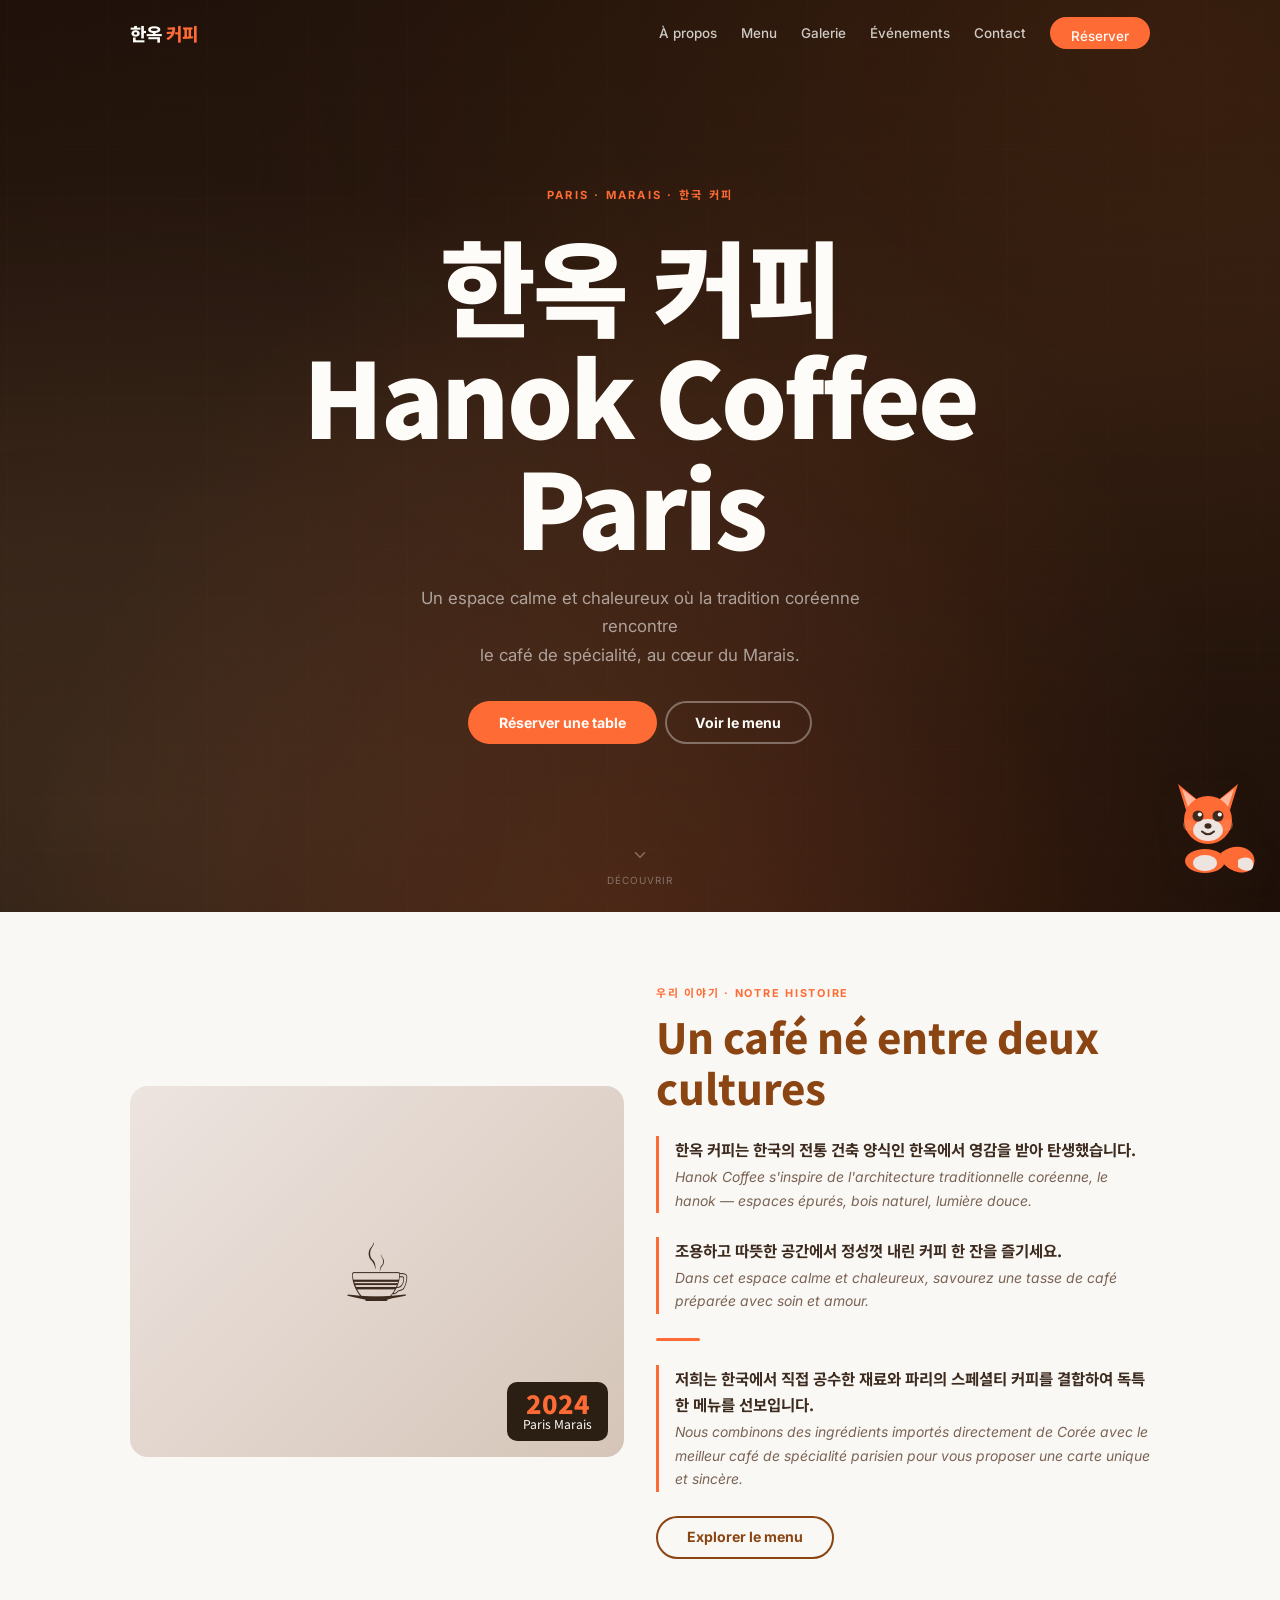
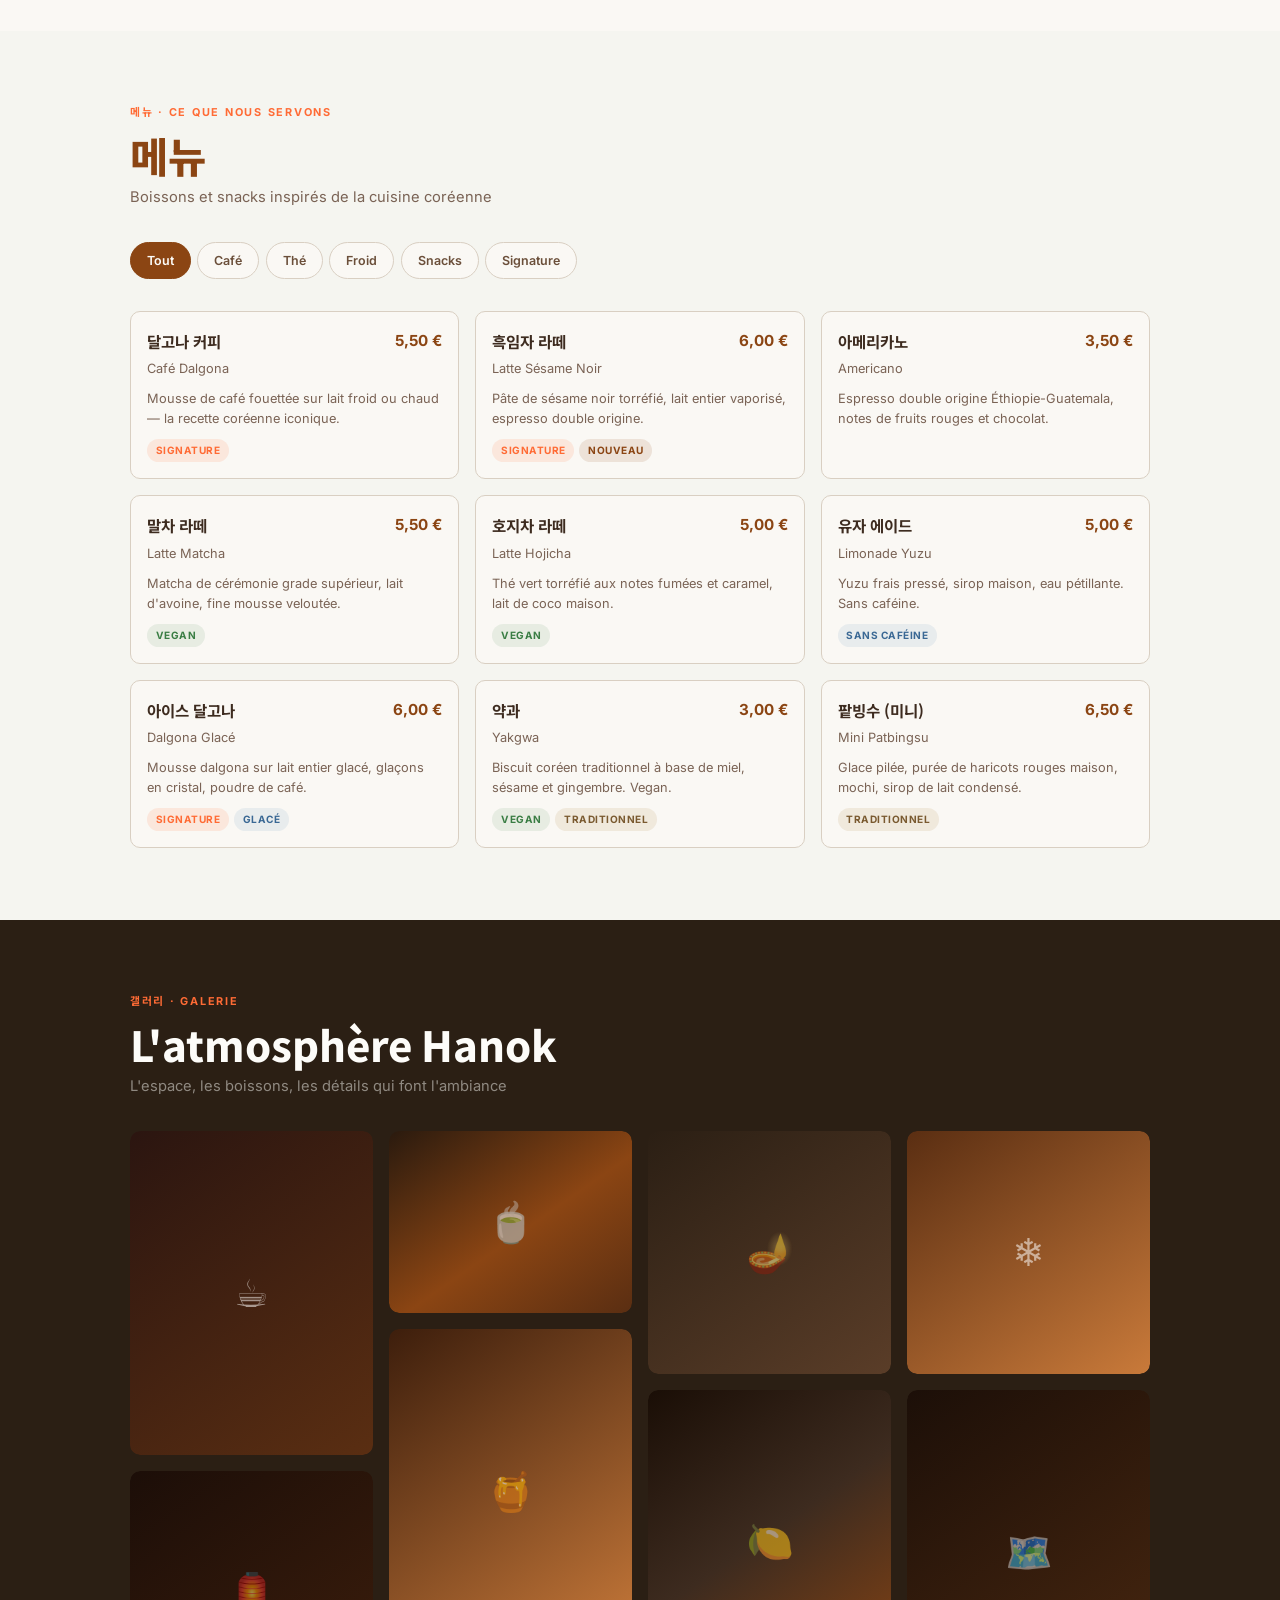
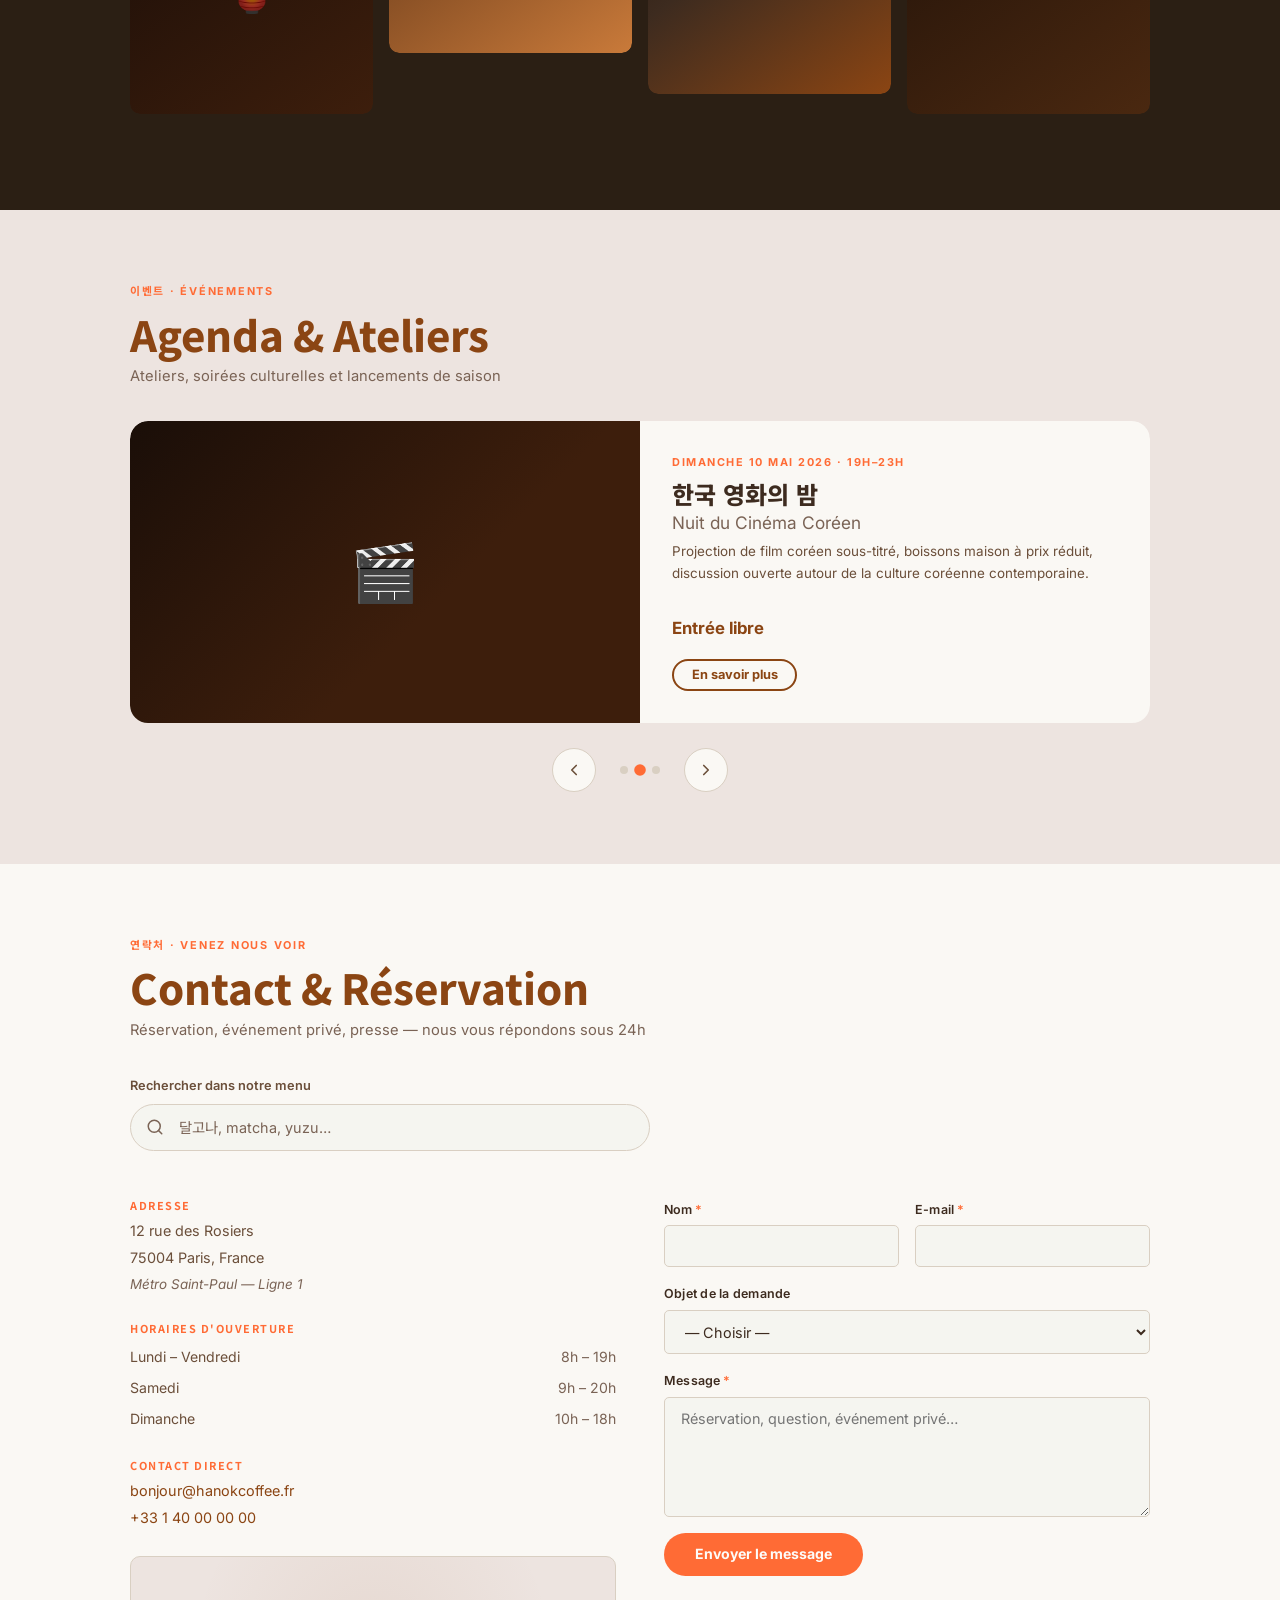
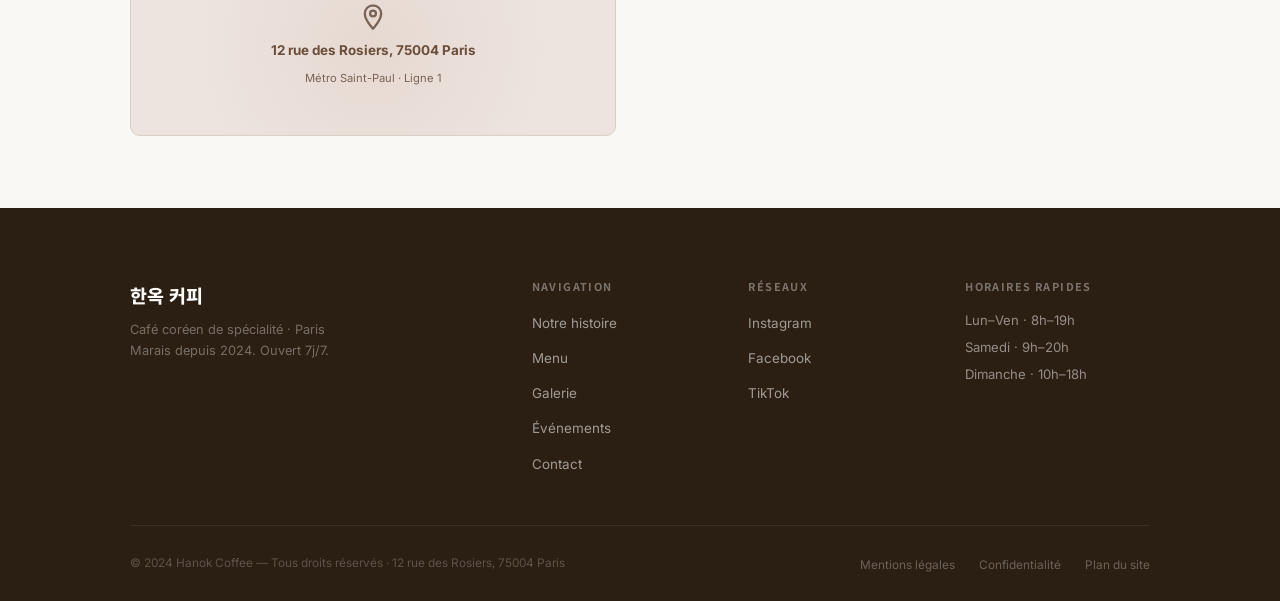
==== index.html @ 51f19cf3 "Initial commit: Hanok Coffee Shop website Co-Authored-By: Claude Sonnet 4.6 <noreply@anthropic.com>" ====
<!DOCTYPE html>
<html lang="fr">
<head>
  <meta charset="UTF-8">
  <meta name="viewport" content="width=device-width, initial-scale=1.0">
  <meta name="theme-color" content="#2B1F14">

  <!-- SEO -->
  <title>한옥 커피 — Hanok Coffee, café coréen de spécialité à Paris (Marais)</title>
  <meta name="description" content="Hanok Coffee, café coréen de spécialité au cœur du Marais (Paris 4e). Café dalgona, latte matcha, latte sésame noir, limonade yuzu. Réservation en ligne.">
  <meta name="robots" content="index, follow">
  <link rel="canonical" href="https://www.hanokcoffee.fr/">

  <!-- Open Graph -->
  <meta property="og:type"        content="website">
  <meta property="og:site_name"   content="Hanok Coffee">
  <meta property="og:title"       content="한옥 커피 — Hanok Coffee Paris">
  <meta property="og:description" content="Café coréen de spécialité au cœur du Marais. Café dalgona, matcha, yuzu et bien plus.">
  <meta property="og:url"         content="https://www.hanokcoffee.fr/">
  <meta property="og:image"       content="https://www.hanokcoffee.fr/images/og.jpg">
  <meta property="og:locale"      content="fr_FR">

  <!-- Twitter Card -->
  <meta name="twitter:card"        content="summary_large_image">
  <meta name="twitter:title"       content="Hanok Coffee Paris">
  <meta name="twitter:description" content="Café coréen de spécialité au Marais — café dalgona, matcha, yuzu.">
  <meta name="twitter:image"       content="https://www.hanokcoffee.fr/images/og.jpg">

  <!-- Schema.org: LocalBusiness -->
  <script type="application/ld+json">
  {
    "@context": "https://schema.org",
    "@type": "CafeOrCoffeeShop",
    "name": "Hanok Coffee",
    "alternateName": "한옥 커피",
    "description": "Café coréen de spécialité au cœur du Marais, Paris. Boissons inspirées de la culture coréenne dans un cadre chaleureux et authentique.",
    "url": "https://www.hanokcoffee.fr",
    "telephone": "+33140000000",
    "email": "bonjour@hanokcoffee.fr",
    "address": {
      "@type": "PostalAddress",
      "streetAddress": "12 rue des Rosiers",
      "addressLocality": "Paris",
      "addressRegion": "Île-de-France",
      "postalCode": "75004",
      "addressCountry": "FR"
    },
    "geo": {
      "@type": "GeoCoordinates",
      "latitude": 48.8552,
      "longitude": 2.3530
    },
    "openingHoursSpecification": [
      { "@type": "OpeningHoursSpecification", "dayOfWeek": ["Monday","Tuesday","Wednesday","Thursday","Friday"], "opens": "08:00", "closes": "19:00" },
      { "@type": "OpeningHoursSpecification", "dayOfWeek": "Saturday", "opens": "09:00", "closes": "20:00" },
      { "@type": "OpeningHoursSpecification", "dayOfWeek": "Sunday",   "opens": "10:00", "closes": "18:00" }
    ],
    "servesCuisine": ["Korean","Specialty Coffee"],
    "priceRange": "€€",
    "inLanguage": ["fr","ko"],
    "image": "https://www.hanokcoffee.fr/images/og.jpg",
    "sameAs": [
      "https://www.instagram.com/hanokcoffee",
      "https://www.facebook.com/hanokcoffee"
    ]
  }
  </script>

  <!-- Google Fonts -->
  <link rel="preconnect" href="https://fonts.googleapis.com">
  <link rel="preconnect" href="https://fonts.gstatic.com" crossorigin>
  <link rel="stylesheet" href="https://fonts.googleapis.com/css2?family=Noto+Sans+KR:wght@400;600;700;900&family=Inter:wght@400;500;600;700&display=swap">

  <link rel="stylesheet" href="style.css">
</head>
<body>

  <!-- Skip navigation (WCAG) -->
  <a class="skip-nav" href="#main-content">Passer au contenu principal</a>

  <!-- ── Header ──────────────────────────────────────────────── -->
  <header id="site-header" role="banner">
    <div class="container nav-inner">
      <a href="#hero" class="nav-logo" aria-label="Hanok Coffee — retour en haut de page">
        한옥<em> 커피</em>
      </a>

      <nav aria-label="Navigation principale">
        <ul class="nav-links" role="list">
          <li><a href="#about">À propos</a></li>
          <li><a href="#menu">Menu</a></li>
          <li><a href="#gallery">Galerie</a></li>
          <li><a href="#events">Événements</a></li>
          <li><a href="#contact">Contact</a></li>
          <li><a href="#contact" class="nav-cta">Réserver</a></li>
        </ul>
      </nav>

      <button class="nav-burger"
              aria-label="Ouvrir le menu de navigation"
              aria-expanded="false"
              aria-controls="nav-mobile">
        <span></span><span></span><span></span>
      </button>
    </div>
  </header>

  <!-- Mobile nav overlay -->
  <nav id="nav-mobile" aria-label="Navigation mobile" aria-hidden="true">
    <button id="nav-mobile-close" aria-label="Fermer le menu">✕</button>
    <a href="#about">À propos</a>
    <a href="#menu">Menu</a>
    <a href="#gallery">Galerie</a>
    <a href="#events">Événements</a>
    <a href="#contact">Contact</a>
    <a href="#contact" class="btn btn-primary" style="pointer-events:auto;">Réserver</a>
  </nav>

  <main id="main-content" tabindex="-1">

    <!-- ── Hero ─────────────────────────────────────────────── -->
    <section id="hero" aria-labelledby="hero-title">
      <!-- Parallax background layer (JS adds translateY on scroll) -->
      <div class="hero-bg" aria-hidden="true"></div>

      <div class="hero-inner">
        <p class="hero-eyebrow" aria-hidden="true">Paris · Marais · 한국 커피</p>

        <h1 class="hero-h1" id="hero-title" lang="ko">
          한옥 커피
          <span lang="fr">Hanok Coffee Paris</span>
        </h1>

        <p class="hero-desc">
          Un espace calme et chaleureux où la tradition coréenne rencontre<br>
          le café de spécialité, au cœur du Marais.
        </p>

        <div class="hero-actions">
          <a href="#contact" class="btn btn-primary">Réserver une table</a>
          <a href="#menu"    class="btn btn-ghost">Voir le menu</a>
        </div>
      </div>

      <div class="hero-scroll" aria-hidden="true">
        <svg width="18" height="18" viewBox="0 0 24 24" fill="none" stroke="currentColor" stroke-width="2" stroke-linecap="round" stroke-linejoin="round">
          <polyline points="6 9 12 15 18 9"/>
        </svg>
        Découvrir
      </div>
    </section>

    <!-- ── About ─────────────────────────────────────────────── -->
    <section id="about" aria-labelledby="about-title">
      <div class="container">
        <div class="about-grid">

          <figure class="about-visual" role="img" aria-label="Intérieur chaleureux de Hanok Coffee, mobilier en bois coréen traditionnel" data-reveal>
            ☕
            <div class="about-badge">
              <strong>2024</strong>
              Paris Marais
            </div>
          </figure>

          <div class="about-text" data-reveal>
            <div class="section-header" style="margin-bottom:1.5rem;">
              <p class="section-tag">우리 이야기 · Notre histoire</p>
              <h2 id="about-title">Un café né entre deux cultures</h2>
            </div>

            <div class="bilingual">
              <span class="txt-ko" lang="ko">한옥 커피는 한국의 전통 건축 양식인 한옥에서 영감을 받아 탄생했습니다.</span>
              <span class="txt-fr">Hanok Coffee s'inspire de l'architecture traditionnelle coréenne, le hanok — espaces épurés, bois naturel, lumière douce.</span>
            </div>

            <div class="bilingual">
              <span class="txt-ko" lang="ko">조용하고 따뜻한 공간에서 정성껏 내린 커피 한 잔을 즐기세요.</span>
              <span class="txt-fr">Dans cet espace calme et chaleureux, savourez une tasse de café préparée avec soin et amour.</span>
            </div>

            <div class="divider" aria-hidden="true"></div>

            <div class="bilingual">
              <span class="txt-ko" lang="ko">저희는 한국에서 직접 공수한 재료와 파리의 스페셜티 커피를 결합하여 독특한 메뉴를 선보입니다.</span>
              <span class="txt-fr">Nous combinons des ingrédients importés directement de Corée avec le meilleur café de spécialité parisien pour vous proposer une carte unique et sincère.</span>
            </div>

            <div style="margin-top:1.5rem;">
              <a href="#menu" class="btn btn-outline">Explorer le menu</a>
            </div>
          </div>

        </div>
      </div>
    </section>

    <!-- ── Menu ──────────────────────────────────────────────── -->
    <section id="menu" aria-labelledby="menu-title">
      <div class="container">

        <div class="section-header" data-reveal>
          <p class="section-tag">메뉴 · Ce que nous servons</p>
          <h2 id="menu-title" lang="ko">메뉴</h2>
          <p class="subline">Boissons et snacks inspirés de la cuisine coréenne</p>
        </div>

        <!-- Filter tabs + count -->
        <div class="menu-controls" role="group" aria-label="Filtres du menu">
          <div class="menu-tabs" role="tablist" aria-label="Catégories">
            <button class="filter-tab" role="tab" aria-selected="true"  data-filter="all"       id="tab-all">Tout</button>
            <button class="filter-tab" role="tab" aria-selected="false" data-filter="coffee"    id="tab-coffee">Café</button>
            <button class="filter-tab" role="tab" aria-selected="false" data-filter="tea"       id="tab-tea">Thé</button>
            <button class="filter-tab" role="tab" aria-selected="false" data-filter="cold"      id="tab-cold">Froid</button>
            <button class="filter-tab" role="tab" aria-selected="false" data-filter="food"      id="tab-food">Snacks</button>
            <button class="filter-tab" role="tab" aria-selected="false" data-filter="signature" id="tab-sig">Signature</button>
          </div>
        </div>

        <!-- Live count for screen readers -->
        <p id="menu-live" role="status" aria-live="polite" aria-atomic="true" class="sr-only"></p>

        <div id="menu-grid" class="menu-grid" role="list" aria-label="Articles du menu">

          <!-- 1 -->
          <article class="menu-card" role="listitem"
            data-category="coffee"
            data-tags="signature"
            data-name-ko="달고나 커피"
            data-name-fr="Café Dalgona"
            data-desc="Mousse de café fouettée sur lait froid ou chaud"
            data-price="5.50"
            data-reveal>
            <div class="menu-card-top">
              <div>
                <span class="menu-name-ko" lang="ko">달고나 커피</span>
                <span class="menu-name-fr">Café Dalgona</span>
              </div>
              <span class="menu-price" aria-label="5 euros 50">5,50 €</span>
            </div>
            <p class="menu-desc">Mousse de café fouettée sur lait froid ou chaud — la recette coréenne iconique.</p>
            <div class="menu-badges">
              <span class="badge sig">Signature</span>
            </div>
          </article>

          <!-- 2 -->
          <article class="menu-card" role="listitem"
            data-category="coffee"
            data-tags="signature"
            data-name-ko="흑임자 라떼"
            data-name-fr="Latte Sésame Noir"
            data-desc="Pâte de sésame noir, lait entier, espresso double"
            data-price="6.00"
            data-reveal>
            <div class="menu-card-top">
              <div>
                <span class="menu-name-ko" lang="ko">흑임자 라떼</span>
                <span class="menu-name-fr">Latte Sésame Noir</span>
              </div>
              <span class="menu-price" aria-label="6 euros">6,00 €</span>
            </div>
            <p class="menu-desc">Pâte de sésame noir torréfié, lait entier vaporisé, espresso double origine.</p>
            <div class="menu-badges">
              <span class="badge sig">Signature</span>
              <span class="badge new">Nouveau</span>
            </div>
          </article>

          <!-- 3 -->
          <article class="menu-card" role="listitem"
            data-category="coffee"
            data-tags=""
            data-name-ko="아메리카노"
            data-name-fr="Americano"
            data-desc="Espresso double, Éthiopie-Guatemala, allongé à l'eau chaude"
            data-price="3.50"
            data-reveal>
            <div class="menu-card-top">
              <div>
                <span class="menu-name-ko" lang="ko">아메리카노</span>
                <span class="menu-name-fr">Americano</span>
              </div>
              <span class="menu-price" aria-label="3 euros 50">3,50 €</span>
            </div>
            <p class="menu-desc">Espresso double origine Éthiopie-Guatemala, notes de fruits rouges et chocolat.</p>
            <div class="menu-badges"></div>
          </article>

          <!-- 4 -->
          <article class="menu-card" role="listitem"
            data-category="tea"
            data-tags="vegan"
            data-name-ko="말차 라떼"
            data-name-fr="Latte Matcha"
            data-desc="Matcha de cérémonie, lait d'avoine, mousse légère"
            data-price="5.50"
            data-reveal>
            <div class="menu-card-top">
              <div>
                <span class="menu-name-ko" lang="ko">말차 라떼</span>
                <span class="menu-name-fr">Latte Matcha</span>
              </div>
              <span class="menu-price" aria-label="5 euros 50">5,50 €</span>
            </div>
            <p class="menu-desc">Matcha de cérémonie grade supérieur, lait d'avoine, fine mousse veloutée.</p>
            <div class="menu-badges">
              <span class="badge veg">Vegan</span>
            </div>
          </article>

          <!-- 5 -->
          <article class="menu-card" role="listitem"
            data-category="tea"
            data-tags="vegan"
            data-name-ko="호지차 라떼"
            data-name-fr="Latte Hojicha"
            data-desc="Thé vert torréfié japonais, notes fumées, lait de coco"
            data-price="5.00"
            data-reveal>
            <div class="menu-card-top">
              <div>
                <span class="menu-name-ko" lang="ko">호지차 라떼</span>
                <span class="menu-name-fr">Latte Hojicha</span>
              </div>
              <span class="menu-price" aria-label="5 euros">5,00 €</span>
            </div>
            <p class="menu-desc">Thé vert torréfié aux notes fumées et caramel, lait de coco maison.</p>
            <div class="menu-badges">
              <span class="badge veg">Vegan</span>
            </div>
          </article>

          <!-- 6 -->
          <article class="menu-card" role="listitem"
            data-category="cold"
            data-tags="cold"
            data-name-ko="유자 에이드"
            data-name-fr="Limonade Yuzu"
            data-desc="Yuzu frais, sirop maison, eau pétillante, feuille de menthe"
            data-price="5.00"
            data-reveal>
            <div class="menu-card-top">
              <div>
                <span class="menu-name-ko" lang="ko">유자 에이드</span>
                <span class="menu-name-fr">Limonade Yuzu</span>
              </div>
              <span class="menu-price" aria-label="5 euros">5,00 €</span>
            </div>
            <p class="menu-desc">Yuzu frais pressé, sirop maison, eau pétillante. Sans caféine.</p>
            <div class="menu-badges">
              <span class="badge cold">Sans caféine</span>
            </div>
          </article>

          <!-- 7 -->
          <article class="menu-card" role="listitem"
            data-category="cold"
            data-tags="signature,cold"
            data-name-ko="아이스 달고나"
            data-name-fr="Dalgona Glacé"
            data-desc="Version froide du dalgona sur lait glacé et glaçons"
            data-price="6.00"
            data-reveal>
            <div class="menu-card-top">
              <div>
                <span class="menu-name-ko" lang="ko">아이스 달고나</span>
                <span class="menu-name-fr">Dalgona Glacé</span>
              </div>
              <span class="menu-price" aria-label="6 euros">6,00 €</span>
            </div>
            <p class="menu-desc">Mousse dalgona sur lait entier glacé, glaçons en cristal, poudre de café.</p>
            <div class="menu-badges">
              <span class="badge sig">Signature</span>
              <span class="badge cold">Glacé</span>
            </div>
          </article>

          <!-- 8 -->
          <article class="menu-card" role="listitem"
            data-category="food"
            data-tags="vegan,traditional"
            data-name-ko="약과"
            data-name-fr="Yakgwa"
            data-desc="Biscuit coréen traditionnel au miel et au gingembre"
            data-price="3.00"
            data-reveal>
            <div class="menu-card-top">
              <div>
                <span class="menu-name-ko" lang="ko">약과</span>
                <span class="menu-name-fr">Yakgwa</span>
              </div>
              <span class="menu-price" aria-label="3 euros">3,00 €</span>
            </div>
            <p class="menu-desc">Biscuit coréen traditionnel à base de miel, sésame et gingembre. Vegan.</p>
            <div class="menu-badges">
              <span class="badge veg">Vegan</span>
              <span class="badge trad">Traditionnel</span>
            </div>
          </article>

          <!-- 9 -->
          <article class="menu-card" role="listitem"
            data-category="food"
            data-tags=""
            data-name-ko="팥빙수 (미니)"
            data-name-fr="Mini Patbingsu"
            data-desc="Glace pilée coréenne, haricots rouges, mochi, sirop de lait condensé"
            data-price="6.50"
            data-reveal>
            <div class="menu-card-top">
              <div>
                <span class="menu-name-ko" lang="ko">팥빙수 (미니)</span>
                <span class="menu-name-fr">Mini Patbingsu</span>
              </div>
              <span class="menu-price" aria-label="6 euros 50">6,50 €</span>
            </div>
            <p class="menu-desc">Glace pilée, purée de haricots rouges maison, mochi, sirop de lait condensé.</p>
            <div class="menu-badges">
              <span class="badge trad">Traditionnel</span>
            </div>
          </article>

        </div><!-- /menu-grid -->

        <p id="menu-empty" hidden aria-live="assertive" style="text-align:center;padding:3rem 0;color:var(--c-text-3);">
          Aucun article ne correspond à ce filtre.
        </p>

      </div>
    </section>

    <!-- ── Gallery ───────────────────────────────────────────── -->
    <section id="gallery" aria-labelledby="gallery-title">
      <div class="container">

        <div class="section-header" data-reveal>
          <p class="section-tag">갤러리 · Galerie</p>
          <h2 id="gallery-title">L'atmosphère Hanok</h2>
          <p class="subline" style="color:rgba(253,252,249,.48);">L'espace, les boissons, les détails qui font l'ambiance</p>
        </div>

        <!-- Masonry CSS — swap divs for real <img loading="lazy" decoding="async"> -->
        <div class="gallery-grid" role="list" aria-label="Galerie photos de Hanok Coffee">

          <figure class="gallery-item" role="listitem" data-reveal
                  aria-label="Café dalgona signature — mousse dorée sur lait froid"
                  data-caption="Café dalgona signature — mousse dorée sur lait froid">
            <div class="gallery-thumb p1" aria-hidden="true">☕</div>
            <figcaption class="sr-only">Café dalgona signature — mousse dorée sur lait froid</figcaption>
          </figure>

          <figure class="gallery-item" role="listitem" data-reveal
                  aria-label="Comptoir en bois massif, inspiré du mobilier hanok"
                  data-caption="Comptoir en bois massif, inspiré du mobilier hanok">
            <div class="gallery-thumb p2" aria-hidden="true">🏮</div>
            <figcaption class="sr-only">Comptoir en bois massif, inspiré du mobilier hanok</figcaption>
          </figure>

          <figure class="gallery-item" role="listitem" data-reveal
                  aria-label="Latte matcha, lait d'avoine, mousse légère"
                  data-caption="Latte matcha, lait d'avoine, mousse légère">
            <div class="gallery-thumb p3" aria-hidden="true">🍵</div>
            <figcaption class="sr-only">Latte matcha, lait d'avoine, mousse légère</figcaption>
          </figure>

          <figure class="gallery-item" role="listitem" data-reveal
                  aria-label="Yakgwa — biscuits traditionnels coréens au miel"
                  data-caption="Yakgwa — biscuits traditionnels coréens au miel">
            <div class="gallery-thumb p4" aria-hidden="true">🍯</div>
            <figcaption class="sr-only">Yakgwa — biscuits traditionnels coréens au miel</figcaption>
          </figure>

          <figure class="gallery-item" role="listitem" data-reveal
                  aria-label="Vue intérieure — lumière naturelle et bois chaud"
                  data-caption="Vue intérieure — lumière naturelle et bois chaud">
            <div class="gallery-thumb p5" aria-hidden="true">🪔</div>
            <figcaption class="sr-only">Vue intérieure — lumière naturelle et bois chaud</figcaption>
          </figure>

          <figure class="gallery-item" role="listitem" data-reveal
                  aria-label="Limonade yuzu — fraîcheur acidulée de Corée"
                  data-caption="Limonade yuzu — fraîcheur acidulée de Corée">
            <div class="gallery-thumb p6" aria-hidden="true">🍋</div>
            <figcaption class="sr-only">Limonade yuzu — fraîcheur acidulée de Corée</figcaption>
          </figure>

          <figure class="gallery-item" role="listitem" data-reveal
                  aria-label="Mini patbingsu — glace pilée et haricots rouges"
                  data-caption="Mini patbingsu — glace pilée et haricots rouges">
            <div class="gallery-thumb p7" aria-hidden="true">❄️</div>
            <figcaption class="sr-only">Mini patbingsu — glace pilée et haricots rouges</figcaption>
          </figure>

          <figure class="gallery-item" role="listitem" data-reveal
                  aria-label="12 rue des Rosiers, au cœur du Marais parisien"
                  data-caption="12 rue des Rosiers, au cœur du Marais parisien">
            <div class="gallery-thumb p8" aria-hidden="true">🗺️</div>
            <figcaption class="sr-only">12 rue des Rosiers, au cœur du Marais parisien</figcaption>
          </figure>

        </div>

      </div>
    </section>

    <!-- Lightbox dialog -->
    <dialog id="lightbox" aria-label="Visionneuse de photo" aria-modal="true">
      <button class="lb-close" id="lb-close" aria-label="Fermer la photo">✕</button>
      <div class="lb-img-wrap">
        <div class="lb-img-ph" id="lb-ph"></div>
      </div>
      <p class="lb-caption" id="lb-caption"></p>
    </dialog>

    <!-- ── Events ────────────────────────────────────────────── -->
    <section id="events" aria-labelledby="events-title">
      <div class="container">

        <div class="section-header" data-reveal>
          <p class="section-tag">이벤트 · Événements</p>
          <h2 id="events-title">Agenda &amp; Ateliers</h2>
          <p class="subline">Ateliers, soirées culturelles et lancements de saison</p>
        </div>

        <div class="carousel" role="region" aria-label="Carousel des événements" aria-roledescription="carousel" data-reveal>

          <div class="carousel-track-wrap">
            <div class="carousel-track" id="carousel-track" aria-live="off">

              <!-- Slide 1 -->
              <article class="carousel-slide"
                       role="group" aria-roledescription="diapositive"
                       aria-label="1 sur 3 : Atelier Dalgona">
                <div class="slide-visual" aria-hidden="true" style="background:linear-gradient(135deg,#2b1a10,#8b4513 60%);">☕</div>
                <div class="slide-body">
                  <time class="slide-date" datetime="2026-04-12">Samedi 12 Avril 2026 · 14h–17h</time>
                  <h3 class="slide-title">
                    <span lang="ko">달고나 커피 워크숍</span>
                    <span class="slide-title-fr" lang="fr">Atelier Café Dalgona</span>
                  </h3>
                  <p class="slide-desc">Apprenez à préparer le café dalgona comme en Corée : fouettage, textures et secrets de la mousse parfaite. Matières premières incluses.</p>
                  <p class="slide-price">25 € / personne</p>
                  <a href="#contact" class="btn btn-outline btn-sm" style="margin-top:.5rem;align-self:flex-start;">Réserver ma place</a>
                </div>
              </article>

              <!-- Slide 2 -->
              <article class="carousel-slide"
                       role="group" aria-roledescription="diapositive"
                       aria-label="2 sur 3 : Nuit du Cinéma Coréen">
                <div class="slide-visual" aria-hidden="true" style="background:linear-gradient(135deg,#1a0e08,#3d1e0c 60%);">🎬</div>
                <div class="slide-body">
                  <time class="slide-date" datetime="2026-05-10">Dimanche 10 Mai 2026 · 19h–23h</time>
                  <h3 class="slide-title">
                    <span lang="ko">한국 영화의 밤</span>
                    <span class="slide-title-fr" lang="fr">Nuit du Cinéma Coréen</span>
                  </h3>
                  <p class="slide-desc">Projection de film coréen sous-titré, boissons maison à prix réduit, discussion ouverte autour de la culture coréenne contemporaine.</p>
                  <p class="slide-price">Entrée libre</p>
                  <a href="#contact" class="btn btn-outline btn-sm" style="margin-top:.5rem;align-self:flex-start;">En savoir plus</a>
                </div>
              </article>

              <!-- Slide 3 -->
              <article class="carousel-slide"
                       role="group" aria-roledescription="diapositive"
                       aria-label="3 sur 3 : Menu Printemps">
                <div class="slide-visual" aria-hidden="true" style="background:linear-gradient(135deg,#3d2010,#c97a3a 60%);">🌸</div>
                <div class="slide-body">
                  <time class="slide-date" datetime="2026-04-05">Dimanche 5 Avril 2026 · 10h–20h</time>
                  <h3 class="slide-title">
                    <span lang="ko">봄 신메뉴 출시</span>
                    <span class="slide-title-fr" lang="fr">Lancement Menu Printemps</span>
                  </h3>
                  <p class="slide-desc">Découvrez en avant-première notre carte printemps : nouvelles boissons à la fleur de cerisier, thé froid Bori Cha et pâtisseries de saison.</p>
                  <p class="slide-price">Gratuit — dégustations incluses</p>
                  <a href="#contact" class="btn btn-outline btn-sm" style="margin-top:.5rem;align-self:flex-start;">Je participe</a>
                </div>
              </article>

            </div><!-- /carousel-track -->
          </div><!-- /track-wrap -->

          <div class="carousel-controls">
            <button class="carousel-btn" id="carousel-prev" aria-label="Événement précédent">
              <svg width="18" height="18" viewBox="0 0 24 24" fill="none" stroke="currentColor" stroke-width="2.2" stroke-linecap="round" stroke-linejoin="round" aria-hidden="true"><polyline points="15 18 9 12 15 6"/></svg>
            </button>

            <div class="carousel-dots" role="tablist" aria-label="Navigation des diapositives">
              <button class="carousel-dot active" role="tab" aria-selected="true"  aria-label="Aller à la diapositive 1" data-slide="0"></button>
              <button class="carousel-dot"        role="tab" aria-selected="false" aria-label="Aller à la diapositive 2" data-slide="1"></button>
              <button class="carousel-dot"        role="tab" aria-selected="false" aria-label="Aller à la diapositive 3" data-slide="2"></button>
            </div>

            <button class="carousel-btn" id="carousel-next" aria-label="Événement suivant">
              <svg width="18" height="18" viewBox="0 0 24 24" fill="none" stroke="currentColor" stroke-width="2.2" stroke-linecap="round" stroke-linejoin="round" aria-hidden="true"><polyline points="9 18 15 12 9 6"/></svg>
            </button>
          </div>

        </div><!-- /carousel -->
      </div>
    </section>

    <!-- ── Contact ───────────────────────────────────────────── -->
    <section id="contact" aria-labelledby="contact-title">
      <div class="container">

        <div class="section-header" data-reveal>
          <p class="section-tag">연락처 · Venez nous voir</p>
          <h2 id="contact-title">Contact &amp; Réservation</h2>
          <p class="subline">Réservation, événement privé, presse — nous vous répondons sous 24h</p>
        </div>

        <!-- Live menu search -->
        <div class="search-wrap" data-reveal>
          <label class="search-label" for="menu-search">
            Rechercher dans notre menu
          </label>
          <div class="search-field">
            <svg class="search-icon" width="18" height="18" viewBox="0 0 24 24" fill="none" stroke="currentColor" stroke-width="2" stroke-linecap="round" stroke-linejoin="round" aria-hidden="true">
              <circle cx="11" cy="11" r="8"/><line x1="21" y1="21" x2="16.65" y2="16.65"/>
            </svg>
            <input type="search" id="menu-search"
                   name="menu-search"
                   placeholder="달고나, matcha, yuzu…"
                   autocomplete="off"
                   spellcheck="false"
                   aria-label="Rechercher un article du menu"
                   aria-controls="search-results"
                   aria-autocomplete="list"
                   aria-expanded="false">
          </div>
          <ul id="search-results" role="listbox" aria-label="Résultats de recherche" aria-live="polite"></ul>
        </div>

        <!-- Main contact grid -->
        <div class="contact-grid">

          <!-- Contact info -->
          <div class="contact-info" data-reveal>

            <div class="info-block">
              <h3>Adresse</h3>
              <address>
                12 rue des Rosiers<br>
                75004 Paris, France<br>
                <em style="font-size:.84rem;color:var(--c-text-3);">Métro Saint-Paul — Ligne 1</em>
              </address>
            </div>

            <div class="info-block">
              <h3>Horaires d'ouverture</h3>
              <table class="hours-table" aria-label="Horaires">
                <caption class="sr-only">Horaires d'ouverture de Hanok Coffee</caption>
                <tbody>
                  <tr><td>Lundi – Vendredi</td><td>8h – 19h</td></tr>
                  <tr><td>Samedi</td>          <td>9h – 20h</td></tr>
                  <tr><td>Dimanche</td>        <td>10h – 18h</td></tr>
                </tbody>
              </table>
            </div>

            <div class="info-block">
              <h3>Contact direct</h3>
              <p>
                <a href="mailto:bonjour@hanokcoffee.fr">bonjour@hanokcoffee.fr</a><br>
                <a href="tel:+33140000000">+33 1 40 00 00 00</a>
              </p>
            </div>

            <!-- Map placeholder — swap for <iframe> embed -->
            <div class="map-placeholder" role="img" aria-label="Carte : 12 rue des Rosiers, Paris 75004">
              <svg width="28" height="28" viewBox="0 0 24 24" fill="none" stroke="currentColor" stroke-width="2" stroke-linecap="round" stroke-linejoin="round" aria-hidden="true">
                <path d="M12 2C8.13 2 5 5.13 5 9c0 5.25 7 13 7 13s7-7.75 7-13c0-3.87-3.13-7-7-7z"/>
                <circle cx="12" cy="9" r="2.5"/>
              </svg>
              <strong style="color:var(--c-text-2);">12 rue des Rosiers, 75004 Paris</strong>
              <small>Métro Saint-Paul · Ligne 1</small>
            </div>

          </div>

          <!-- Contact form -->
          <div data-reveal>
            <form id="contact-form" action="#" method="post" novalidate
                  aria-label="Formulaire de contact et de réservation"
                  data-state="idle">

              <div class="form-stack">
                <div class="form-row">
                  <div class="form-group">
                    <label for="f-name">Nom<span class="req" aria-hidden="true">*</span><span class="sr-only"> (requis)</span></label>
                    <input type="text" id="f-name" name="name"
                           autocomplete="name" required
                           aria-required="true"
                           aria-invalid="false"
                           aria-describedby="e-name">
                    <span class="form-error" id="e-name" role="alert"></span>
                  </div>
                  <div class="form-group">
                    <label for="f-email">E-mail<span class="req" aria-hidden="true">*</span><span class="sr-only"> (requis)</span></label>
                    <input type="email" id="f-email" name="email"
                           autocomplete="email" required
                           aria-required="true"
                           aria-invalid="false"
                           aria-describedby="e-email">
                    <span class="form-error" id="e-email" role="alert"></span>
                  </div>
                </div>

                <div class="form-group">
                  <label for="f-subject">Objet de la demande</label>
                  <select id="f-subject" name="subject">
                    <option value="">— Choisir —</option>
                    <option value="reservation">Réservation de table</option>
                    <option value="event">Événement privé</option>
                    <option value="atelier">Atelier / Workshop</option>
                    <option value="press">Presse &amp; médias</option>
                    <option value="other">Autre</option>
                  </select>
                </div>

                <div class="form-group">
                  <label for="f-message">Message<span class="req" aria-hidden="true">*</span><span class="sr-only"> (requis)</span></label>
                  <textarea id="f-message" name="message" rows="5"
                            required
                            aria-required="true"
                            aria-invalid="false"
                            aria-describedby="e-message"
                            placeholder="Réservation, question, événement privé…"></textarea>
                  <span class="form-error" id="e-message" role="alert"></span>
                </div>

                <div>
                  <button type="submit" class="btn btn-primary" id="form-submit">
                    Envoyer le message
                  </button>
                </div>

                <p id="form-status" class="form-status" role="status" aria-live="polite"></p>
              </div>

            </form>
          </div>

        </div><!-- /contact-grid -->
      </div>
    </section>

  </main>

  <!-- ── Footer ────────────────────────────────────────────── -->
  <footer role="contentinfo">
    <div class="container">

      <div class="footer-grid">

        <div>
          <p class="footer-logo" lang="ko">한옥<span> 커피</span></p>
          <p class="footer-tagline">Café coréen de spécialité · Paris Marais depuis 2024. Ouvert 7j/7.</p>
        </div>

        <div class="footer-col">
          <h3>Navigation</h3>
          <ul>
            <li><a href="#about">Notre histoire</a></li>
            <li><a href="#menu">Menu</a></li>
            <li><a href="#gallery">Galerie</a></li>
            <li><a href="#events">Événements</a></li>
            <li><a href="#contact">Contact</a></li>
          </ul>
        </div>

        <div class="footer-col">
          <h3>Réseaux</h3>
          <ul>
            <li><a href="https://instagram.com/hanokcoffee" rel="noopener" target="_blank" aria-label="Instagram Hanok Coffee (nouvel onglet)">Instagram</a></li>
            <li><a href="https://facebook.com/hanokcoffee" rel="noopener" target="_blank" aria-label="Facebook Hanok Coffee (nouvel onglet)">Facebook</a></li>
            <li><a href="#" aria-label="TikTok Hanok Coffee">TikTok</a></li>
          </ul>
        </div>

        <div class="footer-col">
          <h3>Horaires rapides</h3>
          <ul style="color:rgba(253,252,249,.5);font-size:.82rem;gap:.3rem;">
            <li>Lun–Ven · 8h–19h</li>
            <li>Samedi · 9h–20h</li>
            <li>Dimanche · 10h–18h</li>
          </ul>
        </div>

      </div>

      <div class="footer-bottom">
        <p class="footer-copy">© 2024 Hanok Coffee — Tous droits réservés · 12 rue des Rosiers, 75004 Paris</p>
        <nav aria-label="Liens légaux">
          <ul class="footer-legal">
            <li><a href="#">Mentions légales</a></li>
            <li><a href="#">Confidentialité</a></li>
            <li><a href="#">Plan du site</a></li>
          </ul>
        </nav>
      </div>

    </div>
  </footer>

  <!-- ── Fox mascot ─────────────────────────────────────────── -->
  <div id="fox-wrapper" aria-hidden="true" role="presentation" focusable="false">
    <svg id="fox-mascot"
         xmlns="http://www.w3.org/2000/svg"
         viewBox="0 0 100 100"
         width="100" height="100"
         aria-hidden="true"
         focusable="false">

      <!-- Queue / Tail -->
      <path d="M64,74 C80,62 100,72 96,86 C92,98 77,96 68,88 C61,82 61,76 64,74Z"
            fill="#FF6B35"/>
      <path d="M80,82 C90,76 97,82 95,89 C93,95 85,93 80,89Z"
            fill="#EDE4E0"/>

      <!-- Corps / Body -->
      <ellipse cx="47" cy="83" rx="20" ry="12" fill="#FF6B35"/>
      <ellipse cx="47" cy="85" rx="12" ry="8"  fill="#EDE4E0"/>

      <!-- Oreille gauche / Left ear -->
      <polygon points="28,32 20,6 42,24"  fill="#FF6B35"/>
      <polygon points="30,29 24,11 40,23" fill="#FFB8A0"/>

      <!-- Oreille droite / Right ear -->
      <polygon points="72,32 80,6 58,24"  fill="#FF6B35"/>
      <polygon points="70,29 76,11 60,23" fill="#FFB8A0"/>

      <!-- Tête / Head -->
      <circle cx="50" cy="42" r="24" fill="#FF6B35"/>

      <!-- Museau / Muzzle -->
      <ellipse cx="50" cy="52" rx="15" ry="11" fill="#EDE4E0"/>

      <!-- Joues / Cheeks -->
      <circle cx="31" cy="47" r="6" fill="#FF8C5A" opacity="0.38"/>
      <circle cx="69" cy="47" r="6" fill="#FF8C5A" opacity="0.38"/>

      <!-- Oeil gauche / Left eye -->
      <circle cx="40" cy="38" r="5.5" fill="#3D2B1F"/>
      <circle cx="41.8" cy="36.5" r="2.1" fill="#FDFCF9"/>

      <!-- Oeil droit / Right eye -->
      <circle cx="60" cy="38" r="5.5" fill="#3D2B1F"/>
      <circle cx="61.8" cy="36.5" r="2.1" fill="#FDFCF9"/>

      <!-- Nez / Nose -->
      <ellipse cx="50" cy="48" rx="3.5" ry="2.7" fill="#3D2B1F"/>

      <!-- Bouche / Mouth -->
      <path d="M44,53.5 Q50,59 56,53.5"
            stroke="#3D2B1F" stroke-width="2"
            fill="none" stroke-linecap="round"/>
    </svg>
  </div>

  <script src="js/main.js" defer></script>
</body>
</html>
---- style.css ----
/* ================================================================
   HANOK COFFEE — style.css
   Korean modern × Parisian warmth | Mobile-first 320px+
   ================================================================ */

/* ── 1. Reset ────────────────────────────────────────────────────*/
*, *::before, *::after { box-sizing: border-box; margin: 0; padding: 0; }
html { scroll-behavior: smooth; -webkit-text-size-adjust: 100%; }
body {
  font-family: var(--font-body);
  background: var(--c-bg);
  color: var(--c-text);
  line-height: 1.7;
  overflow-x: hidden;
}
img, svg { display: block; max-width: 100%; }
a { color: inherit; }
ul, ol { list-style: none; }
button { cursor: pointer; font: inherit; border: none; background: none; padding: 0; }
[hidden] { display: none !important; }

/* ── 2. Variables ────────────────────────────────────────────────*/
:root {
  /* Palette */
  --c-bg:       #F5F5F0;
  --c-bg-warm:  #EDE4E0;
  --c-bg-card:  #FAF8F4;
  --c-bg-dark:  #2B1F14;
  --c-text:     #3D2B1F;
  --c-text-2:   #6B4F3A;
  --c-text-3:   #7A6355; /* was #9B8270 (3:1, échec AA) → 4.6:1 ✓ */
  --c-accent:   #8B4513;
  --c-hot:      #FF6B35;
  --c-gold:     #C9A97D;
  --c-white:    #FDFCF9;
  --c-border:   #D9CFC2;
  --c-success:  #3a7d44;
  --c-error:    #c0392b;

  /* Fonts */
  --font-display: 'Noto Sans KR', 'Inter', system-ui, sans-serif;
  --font-body:    'Inter', 'Noto Sans KR', system-ui, sans-serif;

  /* Fluid type */
  --sz-hero: clamp(2.8rem, 10vw, 6.5rem);
  --sz-h2:   clamp(1.7rem, 4vw, 2.6rem);
  --sz-h3:   clamp(1.1rem, 2.5vw, 1.5rem);

  /* Spacing (8px base) */
  --sp-1: 0.5rem;
  --sp-2: 1rem;
  --sp-3: 1.5rem;
  --sp-4: 2rem;
  --sp-5: 3rem;
  --sp-6: 4.5rem;
  --sp-7: 6rem;

  /* Radius */
  --r-sm:   5px;
  --r-md:   10px;
  --r-lg:   18px;
  --r-xl:   28px;
  --r-full: 9999px;

  /* Shadows */
  --sh-xs: 0 1px 3px rgba(43,31,20,.06);
  --sh-sm: 0 2px 8px rgba(43,31,20,.09);
  --sh-md: 0 6px 20px rgba(43,31,20,.11);
  --sh-lg: 0 14px 44px rgba(43,31,20,.15);

  /* Motion */
  --ease:     cubic-bezier(.4,0,.2,1);
  --ease-out: cubic-bezier(.22,1,.36,1);
  --dur:      240ms;
  --dur-slow: 520ms;

  /* Layout */
  --max-w:  1100px;
  --pad:    clamp(1.1rem, 5vw, 2.5rem);
  --nav-h:  66px;
}

/* ── 3. Typography helpers ───────────────────────────────────────*/
h1, h2, h3, h4 {
  font-family: var(--font-display);
  line-height: 1.22;
  color: var(--c-text);
}

.section-tag {
  display: block;
  font-size: .68rem;
  font-weight: 700;
  letter-spacing: .16em;
  text-transform: uppercase;
  color: var(--c-hot);
  margin-bottom: var(--sp-1);
}

.section-header { margin-bottom: var(--sp-4); }
.section-header h2 {
  font-size: var(--sz-h2);
  color: var(--c-accent);
  font-weight: 800;
}
.section-header .subline {
  font-size: .92rem;
  color: var(--c-text-3);
  margin-top: .3rem;
}

/* ── 4. Utilities ────────────────────────────────────────────────*/
.container {
  width: 100%;
  max-width: var(--max-w);
  margin: 0 auto;
  padding: 0 var(--pad);
}
.sr-only {
  position: absolute;
  width: 1px; height: 1px;
  overflow: hidden;
  clip: rect(0,0,0,0);
  white-space: nowrap;
}
section { padding: var(--sp-6) 0; }

/* Scroll-reveal */
[data-reveal] {
  opacity: 0;
  transform: translateY(22px);
  transition: opacity var(--dur-slow) var(--ease-out),
              transform var(--dur-slow) var(--ease-out);
}
[data-reveal].revealed { opacity: 1; transform: none; }

/* ── 5. Skip nav ─────────────────────────────────────────────────*/
.skip-nav {
  position: absolute;
  top: -200%;
  left: var(--sp-2);
  z-index: 9999;
  padding: .5rem 1.1rem;
  background: var(--c-hot);
  color: var(--c-white);
  border-radius: 0 0 var(--r-sm) var(--r-sm);
  font-weight: 700;
  font-size: .85rem;
  text-decoration: none;
  transition: top var(--dur);
}
.skip-nav:focus { top: 0; }

/* ── 6. Header / Nav ─────────────────────────────────────────────*/
#site-header {
  position: fixed;
  inset: 0 0 auto;
  height: var(--nav-h);
  z-index: 400;
  transition: background var(--dur) var(--ease),
              box-shadow var(--dur) var(--ease);
}
#site-header.scrolled {
  background: rgba(245,245,240,.94);
  backdrop-filter: blur(14px);
  -webkit-backdrop-filter: blur(14px);
  box-shadow: var(--sh-sm);
}

.nav-inner {
  height: var(--nav-h);
  display: flex;
  align-items: center;
  justify-content: space-between;
  gap: var(--sp-2);
}

.nav-logo {
  font-family: var(--font-display);
  font-size: 1.12rem;
  font-weight: 800;
  text-decoration: none;
  color: var(--c-white);
  transition: color var(--dur);
  white-space: nowrap;
}
.nav-logo em { font-style: normal; color: var(--c-hot); }
#site-header.scrolled .nav-logo { color: var(--c-accent); }

.nav-links {
  display: none;
  gap: var(--sp-3);
  align-items: center;
}
@media (min-width: 768px) { .nav-links { display: flex; } }

.nav-links a {
  font-size: .84rem;
  font-weight: 500;
  text-decoration: none;
  color: rgba(253,252,249,.78);
  transition: color var(--dur);
  position: relative;
  padding-bottom: 2px;
}
.nav-links a::after {
  content: '';
  position: absolute;
  bottom: -2px; left: 0; right: 100%;
  height: 2px;
  background: var(--c-hot);
  transition: right var(--dur) var(--ease-out);
  border-radius: 1px;
}
.nav-links a:hover::after,
.nav-links a.active::after { right: 0; }
#site-header.scrolled .nav-links a { color: var(--c-text-2); }
.nav-links a:hover { color: var(--c-hot); }
.nav-links a.active { color: var(--c-hot); }
#site-header.scrolled .nav-links a.active { color: var(--c-hot); }

.nav-cta {
  display: none;
  align-items: center;
  gap: .4rem;
  padding: .5rem 1.3rem;
  background: var(--c-hot);
  color: var(--c-white) !important;
  border-radius: var(--r-full);
  font-size: .83rem;
  font-weight: 700;
  text-decoration: none;
  transition: background var(--dur), box-shadow var(--dur), transform var(--dur);
}
@media (min-width: 580px) { .nav-cta { display: inline-flex; } }
.nav-cta:hover { background: #e8541e; box-shadow: 0 4px 18px rgba(255,107,53,.36); }
.nav-cta::after { display: none !important; }

/* Hamburger */
.nav-burger {
  display: flex;
  flex-direction: column;
  justify-content: center;
  gap: 5px;
  width: 38px; height: 38px;
  padding: 7px;
  border-radius: var(--r-sm);
}
@media (min-width: 768px) { .nav-burger { display: none; } }
.nav-burger span {
  display: block;
  height: 2px; width: 100%;
  background: var(--c-white);
  border-radius: 2px;
  transition: transform var(--dur) var(--ease), opacity var(--dur);
}
#site-header.scrolled .nav-burger span { background: var(--c-text); }
.nav-burger[aria-expanded="true"] span:nth-child(1) { transform: translateY(7px) rotate(45deg); }
.nav-burger[aria-expanded="true"] span:nth-child(2) { opacity: 0; }
.nav-burger[aria-expanded="true"] span:nth-child(3) { transform: translateY(-7px) rotate(-45deg); }

/* Mobile overlay */
#nav-mobile {
  display: none;
  position: fixed;
  inset: 0;
  background: var(--c-bg-dark);
  z-index: 390;
  flex-direction: column;
  align-items: center;
  justify-content: center;
  gap: var(--sp-3);
  padding: var(--sp-4);
}
#nav-mobile.open { display: flex; }
#nav-mobile a {
  font-family: var(--font-display);
  font-size: 1.9rem;
  font-weight: 800;
  color: var(--c-white);
  text-decoration: none;
  transition: color var(--dur);
}
#nav-mobile a:hover { color: var(--c-hot); }
#nav-mobile-close {
  position: absolute;
  top: var(--sp-3);
  right: var(--sp-3);
  color: rgba(253,252,249,.5);
  font-size: 1.5rem;
  line-height: 1;
}
#nav-mobile-close:hover { color: var(--c-white); }

/* ── 7. Hero ─────────────────────────────────────────────────────*/
#hero {
  position: relative;
  min-height: 100svh;
  display: flex;
  align-items: center;
  justify-content: center;
  text-align: center;
  overflow: hidden;
}

/* Parallax layer — JS updates transform: translateY(Npx) */
.hero-bg {
  position: absolute;
  inset: -15%;
  will-change: transform;
  background:
    radial-gradient(ellipse at 50% 110%, rgba(255,107,53,.2) 0%, transparent 55%),
    radial-gradient(ellipse at 18% 80%,  rgba(201,169,125,.14) 0%, transparent 48%),
    radial-gradient(ellipse at 82% 15%,  rgba(139,69,19,.18) 0%, transparent 48%),
    repeating-linear-gradient(0deg,   transparent 0, transparent 49px, rgba(255,107,53,.025) 50px),
    repeating-linear-gradient(90deg,  transparent 0, transparent 49px, rgba(255,107,53,.025) 50px),
    linear-gradient(170deg, #1C0F08 0%, #2B1A10 48%, #1A0D06 100%);
}
/* Swap for real image:
   .hero-bg { background: url('../images/hero.jpg') center/cover no-repeat, #1C0F08; } */

.hero-inner {
  position: relative;
  z-index: 1;
  padding: calc(var(--nav-h) + var(--sp-5)) var(--pad) var(--sp-7);
  max-width: 800px;
  width: 100%;
}

.hero-eyebrow {
  font-size: .7rem;
  font-weight: 700;
  letter-spacing: .2em;
  text-transform: uppercase;
  color: var(--c-hot);
  margin-bottom: var(--sp-3);
}

.hero-h1 {
  font-family: var(--font-display);
  font-size: var(--sz-hero);
  font-weight: 900;
  color: var(--c-white);
  letter-spacing: -.025em;
  line-height: 1.06;
}
.hero-h1 em {
  display: block;
  font-style: normal;
  font-family: var(--font-body);
  font-size: .42em;
  font-weight: 400;
  letter-spacing: .05em;
  color: var(--c-gold);
  margin-top: var(--sp-1);
}

.hero-desc {
  margin: var(--sp-3) auto 0;
  max-width: 500px;
  font-size: clamp(.9rem, 2vw, 1.05rem);
  color: rgba(253,252,249,.58);
}

.hero-actions {
  margin-top: var(--sp-4);
  display: flex;
  gap: var(--sp-1);
  justify-content: center;
  flex-wrap: wrap;
}

.hero-scroll {
  position: absolute;
  bottom: var(--sp-3);
  left: 50%;
  transform: translateX(-50%);
  color: rgba(253,252,249,.35);
  font-size: .62rem;
  letter-spacing: .1em;
  text-transform: uppercase;
  display: flex;
  flex-direction: column;
  align-items: center;
  gap: var(--sp-1);
  animation: scrollHint 2.2s ease-in-out infinite;
  white-space: nowrap;
}
@keyframes scrollHint {
  0%,100% { transform: translateX(-50%) translateY(0);   opacity: .35; }
  50%      { transform: translateX(-50%) translateY(7px); opacity: .6;  }
}

/* ── 8. Buttons ──────────────────────────────────────────────────*/
.btn {
  display: inline-flex;
  align-items: center;
  gap: .4rem;
  padding: .78rem 1.8rem;
  border-radius: var(--r-full);
  font-size: .88rem;
  font-weight: 700;
  text-decoration: none;
  border: 2px solid transparent;
  transition: background var(--dur), color var(--dur), border-color var(--dur),
              box-shadow var(--dur), transform var(--dur);
  white-space: nowrap;
  line-height: 1;
}
.btn:active { transform: scale(.96); }

.btn-primary { background: var(--c-hot); color: var(--c-white); }
.btn-primary:hover {
  background: #e8541e;
  box-shadow: 0 6px 24px rgba(255,107,53,.38);
}
.btn-ghost {
  background: transparent;
  border-color: rgba(253,252,249,.35);
  color: var(--c-white);
}
.btn-ghost:hover {
  background: rgba(253,252,249,.07);
  border-color: rgba(253,252,249,.65);
}
.btn-outline {
  background: transparent;
  border-color: var(--c-accent);
  color: var(--c-accent);
}
.btn-outline:hover { background: var(--c-accent); color: var(--c-white); }
.btn-sm { padding: .5rem 1.1rem; font-size: .8rem; }

/* ── 9. About ────────────────────────────────────────────────────*/
#about { background: var(--c-bg-card); }

.about-grid {
  display: grid;
  gap: var(--sp-4);
}
@media (min-width: 768px) {
  .about-grid { grid-template-columns: 1fr 1fr; align-items: center; }
}

.about-visual {
  position: relative;
  border-radius: var(--r-lg);
  overflow: hidden;
  aspect-ratio: 4/3;
  background: linear-gradient(135deg, var(--c-bg-warm) 0%, #d5c5b8 100%);
  display: flex;
  align-items: center;
  justify-content: center;
  font-size: 5rem;
}
.about-badge {
  position: absolute;
  bottom: var(--sp-2);
  right: var(--sp-2);
  background: var(--c-bg-dark);
  color: var(--c-white);
  padding: var(--sp-1) var(--sp-2);
  border-radius: var(--r-md);
  font-family: var(--font-display);
  font-size: .76rem;
  text-align: center;
  line-height: 1.4;
}
.about-badge strong {
  display: block;
  font-size: 1.6rem;
  font-weight: 900;
  color: var(--c-hot);
  line-height: 1;
}

.bilingual {
  border-left: 3px solid var(--c-hot);
  padding-left: var(--sp-2);
  margin-bottom: var(--sp-3);
}
.bilingual .txt-ko {
  font-family: var(--font-display);
  font-weight: 700;
  font-size: .97rem;
  color: var(--c-text);
  display: block;
  margin-bottom: .2rem;
}
.bilingual .txt-fr {
  font-size: .87rem;
  color: var(--c-text-3);
  font-style: italic;
  display: block;
}

.divider {
  width: 44px; height: 3px;
  background: var(--c-hot);
  border-radius: 2px;
  margin: var(--sp-3) 0;
}

/* ── 10. Menu ────────────────────────────────────────────────────*/
#menu { background: var(--c-bg); }

.menu-controls {
  display: flex;
  flex-wrap: wrap;
  align-items: center;
  gap: var(--sp-2);
  margin-bottom: var(--sp-4);
}

.menu-tabs {
  display: flex;
  flex-wrap: wrap;
  gap: .4rem;
  flex: 1;
}

.filter-tab {
  padding: .42rem 1rem;
  border-radius: var(--r-full);
  border: 1.5px solid var(--c-border);
  background: var(--c-bg-card);
  color: var(--c-text-2);
  font-size: .78rem;
  font-weight: 600;
  transition: background var(--dur), color var(--dur), border-color var(--dur);
}
.filter-tab:hover { border-color: var(--c-accent); color: var(--c-accent); }
.filter-tab[aria-selected="true"] {
  background: var(--c-accent);
  border-color: var(--c-accent);
  color: var(--c-white);
}

.menu-grid {
  display: grid;
  gap: var(--sp-2);
  grid-template-columns: 1fr;
}
@media (min-width: 480px) { .menu-grid { grid-template-columns: repeat(2,1fr); } }
@media (min-width: 900px) { .menu-grid { grid-template-columns: repeat(3,1fr); } }

.menu-card {
  background: var(--c-bg-card);
  border: 1.5px solid var(--c-border);
  border-radius: var(--r-md);
  padding: var(--sp-2);
  display: flex;
  flex-direction: column;
  gap: var(--sp-1);
  transition: box-shadow var(--dur) var(--ease),
              border-color var(--dur),
              transform var(--dur);
}
.menu-card:hover {
  box-shadow: var(--sh-md);
  border-color: var(--c-hot);
  transform: translateY(-2px);
}
.menu-card.is-hidden { display: none; }

/* Highlight when search result is clicked */
.menu-card.search-hl {
  animation: searchHL 1.2s ease;
}
@keyframes searchHL {
  0%,100% { outline: none; }
  10%,90% { outline: 2.5px solid var(--c-hot); outline-offset: 2px; }
}

.menu-card-top {
  display: flex;
  justify-content: space-between;
  align-items: flex-start;
  gap: var(--sp-1);
}
.menu-name-ko {
  font-family: var(--font-display);
  font-weight: 700;
  font-size: .97rem;
  display: block;
}
.menu-name-fr {
  font-size: .8rem;
  color: var(--c-text-3);
  margin-top: 1px;
}
.menu-price {
  font-weight: 700;
  font-size: .95rem;
  color: var(--c-accent);
  white-space: nowrap;
  flex-shrink: 0;
}
.menu-desc {
  font-size: .8rem;
  color: var(--c-text-3);
  line-height: 1.55;
}
.menu-badges { display: flex; flex-wrap: wrap; gap: .3rem; margin-top: .15rem; }
.badge {
  font-size: .63rem;
  font-weight: 700;
  letter-spacing: .05em;
  text-transform: uppercase;
  padding: .18rem .55rem;
  border-radius: var(--r-full);
  background: var(--c-bg-warm);
  color: var(--c-text-2);
}
.badge.sig  { background: rgba(255,107,53,.12); color: var(--c-hot); }
.badge.veg  { background: rgba(58,125,68,.1);   color: #3a7d44; }
.badge.new  { background: rgba(139,69,19,.12);  color: var(--c-accent); }
.badge.cold { background: rgba(70,130,180,.1);  color: #3a6894; }
.badge.trad { background: rgba(201,169,125,.2); color: #7a5a30; }

#menu-empty {
  text-align: center;
  padding: var(--sp-5) 0;
  color: var(--c-text-3);
  font-size: .95rem;
  grid-column: 1/-1;
}

/* ── 11. Gallery ─────────────────────────────────────────────────*/
#gallery {
  background: var(--c-bg-dark);
  padding-bottom: var(--sp-7);
}
#gallery .section-header h2  { color: var(--c-white); }
#gallery .section-header .subline { color: rgba(253,252,249,.48); }

.gallery-grid {
  columns: 2;
  column-gap: .75rem;
}
@media (min-width: 640px) {
  .gallery-grid { columns: 3; column-gap: var(--sp-2); }
}
@media (min-width: 1024px) {
  .gallery-grid { columns: 4; }
}

.gallery-item {
  break-inside: avoid;
  margin-bottom: .75rem;
  border-radius: var(--r-md);
  overflow: hidden;
  cursor: zoom-in;
  position: relative;
}
@media (min-width: 640px) { .gallery-item { margin-bottom: var(--sp-2); } }

.gallery-thumb {
  display: flex;
  align-items: center;
  justify-content: center;
  width: 100%;
  font-size: clamp(1.6rem, 4vw, 2.4rem);
  border-radius: var(--r-md);
  transition: transform .45s var(--ease);
  color: rgba(253,252,249,.55);
}
.gallery-item:hover .gallery-thumb { transform: scale(1.05); }

/* CSS gradient placeholders — swap for real <img> */
.gallery-thumb.p1 { aspect-ratio: 3/4; background: linear-gradient(145deg,#2b1510,#5a2e12); }
.gallery-thumb.p2 { aspect-ratio: 1/1; background: linear-gradient(145deg,#1c0e08,#3d1e0c); }
.gallery-thumb.p3 { aspect-ratio: 4/3; background: linear-gradient(145deg,#2a1a0e,#8b4513 55%,#5a2e12); }
.gallery-thumb.p4 { aspect-ratio: 3/4; background: linear-gradient(145deg,#3d1e0c,#c97a3a); }
.gallery-thumb.p5 { aspect-ratio: 1/1; background: linear-gradient(145deg,#2b1f14,#5a3d28); }
.gallery-thumb.p6 { aspect-ratio: 4/5; background: linear-gradient(145deg,#1a0e06,#3d2b1f 48%,#8b4513); }
.gallery-thumb.p7 { aspect-ratio: 1/1; background: linear-gradient(145deg,#5a2e12,#c97a3a); }
.gallery-thumb.p8 { aspect-ratio: 3/4; background: linear-gradient(145deg,#1c0f08,#4a2810); }

/* Lightbox dialog */
#lightbox {
  position: fixed;
  inset: 0;
  width: 100%;
  height: 100%;
  max-width: 100%;
  max-height: 100%;
  border: none;
  background: rgba(18,8,4,.94);
  display: none;
  flex-direction: column;
  align-items: center;
  justify-content: center;
  padding: var(--sp-2);
  z-index: 800;
}
#lightbox[open] { display: flex; }
#lightbox::backdrop { background: rgba(18,8,4,.94); }
.lb-img-wrap {
  display: flex;
  align-items: center;
  justify-content: center;
  max-height: 82vh;
  max-width: 90vw;
}
.lb-img {
  max-height: 78vh;
  max-width: 88vw;
  border-radius: var(--r-md);
  object-fit: contain;
}
/* Placeholder inside lightbox */
.lb-img-ph {
  width: min(500px, 80vw);
  height: min(400px, 70vh);
  border-radius: var(--r-md);
  display: flex;
  align-items: center;
  justify-content: center;
  font-size: 4rem;
}
.lb-close {
  position: absolute;
  top: var(--sp-2);
  right: var(--sp-2);
  width: 44px; height: 44px;
  border-radius: 50%;
  background: rgba(253,252,249,.1);
  color: var(--c-white);
  font-size: 1.2rem;
  display: flex;
  align-items: center;
  justify-content: center;
  transition: background var(--dur);
}
.lb-close:hover { background: var(--c-hot); }
.lb-caption {
  position: absolute;
  bottom: var(--sp-3);
  color: rgba(253,252,249,.55);
  font-size: .8rem;
  text-align: center;
}

/* ── 12. Events carousel ─────────────────────────────────────────*/
#events { background: var(--c-bg-warm); }

.carousel { position: relative; }
.carousel-track-wrap {
  overflow: hidden;
  border-radius: var(--r-lg);
}
.carousel-track {
  display: flex;
  will-change: transform;
  transition: transform .5s var(--ease);
}
.carousel-slide {
  min-width: 100%;
  background: var(--c-bg-card);
  border-radius: var(--r-lg);
  overflow: hidden;
  display: grid;
}
@media (min-width: 580px) {
  .carousel-slide { grid-template-columns: 1fr 1fr; }
}

.slide-visual {
  min-height: 200px;
  display: flex;
  align-items: center;
  justify-content: center;
  font-size: 3.5rem;
  background: linear-gradient(135deg, var(--c-bg-warm) 0%, #d5c5b8 100%);
}
@media (min-width: 580px) { .slide-visual { min-height: 290px; } }

.slide-body {
  padding: var(--sp-3);
  display: flex;
  flex-direction: column;
  gap: var(--sp-1);
}
@media (min-width: 580px) { .slide-body { padding: var(--sp-4); } }

.slide-date {
  font-size: .68rem;
  font-weight: 700;
  letter-spacing: .14em;
  text-transform: uppercase;
  color: var(--c-hot);
}
.slide-title {
  font-family: var(--font-display);
  font-size: var(--sz-h3);
  font-weight: 800;
  color: var(--c-text);
  line-height: 1.25;
}
.slide-title-fr {
  font-family: var(--font-body);
  font-weight: 400;
  font-size: .72em;
  color: var(--c-text-3);
  display: block;
  margin-top: .15rem;
}
.slide-desc {
  font-size: .84rem;
  color: var(--c-text-2);
  line-height: 1.6;
  flex: 1;
}
.slide-price {
  font-weight: 700;
  font-size: 1.05rem;
  color: var(--c-accent);
}

.carousel-controls {
  display: flex;
  align-items: center;
  justify-content: center;
  gap: var(--sp-3);
  margin-top: var(--sp-3);
}
.carousel-btn {
  width: 44px; height: 44px;
  border-radius: 50%;
  display: flex;
  align-items: center;
  justify-content: center;
  border: 1.5px solid var(--c-border);
  background: var(--c-bg-card);
  color: var(--c-text-2);
  transition: background var(--dur), border-color var(--dur), color var(--dur);
}
.carousel-btn:hover { background: var(--c-hot); border-color: var(--c-hot); color: var(--c-white); }
.carousel-btn:disabled { opacity: .3; pointer-events: none; }

.carousel-dots { display: flex; gap: .5rem; align-items: center; }
.carousel-dot {
  width: 8px; height: 8px;
  border-radius: var(--r-full);
  background: var(--c-border);
  border: none;
  padding: 0;
  transition: background var(--dur), transform var(--dur);
}
.carousel-dot.active { background: var(--c-hot); transform: scale(1.45); }

/* ── 13. Contact ─────────────────────────────────────────────────*/
#contact { background: var(--c-bg-card); }

/* Live search */
.search-wrap {
  max-width: 520px;
  margin-bottom: var(--sp-5);
  position: relative;
}
.search-label {
  display: block;
  font-size: .8rem;
  font-weight: 600;
  color: var(--c-text-2);
  margin-bottom: var(--sp-1);
}
.search-field { position: relative; display: flex; align-items: center; }
.search-icon {
  position: absolute;
  left: 1rem;
  color: var(--c-text-3);
  pointer-events: none;
}
#menu-search {
  width: 100%;
  padding: .85rem 1rem .85rem 3rem;
  border: 1.5px solid var(--c-border);
  border-radius: var(--r-full);
  background: var(--c-bg);
  color: var(--c-text);
  font-family: var(--font-body);
  font-size: .9rem;
  outline: none;
  transition: border-color var(--dur), box-shadow var(--dur);
}
#menu-search::placeholder { color: var(--c-text-3); }
#menu-search:focus {
  border-color: var(--c-hot);
  box-shadow: 0 0 0 4px rgba(255,107,53,.12);
}
#search-results {
  position: absolute;
  top: calc(100% + 6px);
  left: 0; right: 0;
  background: var(--c-bg-card);
  border: 1.5px solid var(--c-border);
  border-radius: var(--r-md);
  box-shadow: var(--sh-lg);
  z-index: 200;
  overflow: hidden;
  display: none;
}
#search-results.open { display: block; }
#search-results li {
  display: flex;
  justify-content: space-between;
  align-items: center;
  gap: var(--sp-2);
  padding: .72rem var(--sp-2);
  font-size: .88rem;
  cursor: pointer;
  transition: background var(--dur);
  border-bottom: 1px solid var(--c-border);
}
#search-results li:last-child { border-bottom: none; }
#search-results li:hover,
#search-results li.sr-focused { background: var(--c-bg); }
.res-names .res-ko { font-family: var(--font-display); font-weight: 700; }
.res-names .res-fr { font-size: .78rem; color: var(--c-text-3); }
.res-price { color: var(--c-accent); font-weight: 700; flex-shrink: 0; }
.res-empty { color: var(--c-text-3); font-style: italic; }

/* Contact layout */
.contact-grid {
  display: grid;
  gap: var(--sp-5);
}
@media (min-width: 768px) { .contact-grid { grid-template-columns: 1fr 1fr; } }

/* Form */
.form-stack { display: flex; flex-direction: column; gap: var(--sp-2); }
.form-row { display: grid; gap: var(--sp-2); }
@media (min-width: 480px) { .form-row { grid-template-columns: 1fr 1fr; } }

.form-group { display: flex; flex-direction: column; gap: .35rem; }
.form-group label {
  font-size: .78rem;
  font-weight: 600;
  color: var(--c-text);
  letter-spacing: .02em;
}
.req { color: var(--c-hot); margin-left: .15rem; }
.form-group input,
.form-group textarea,
.form-group select {
  padding: .72rem 1rem;
  border: 1.5px solid var(--c-border);
  border-radius: var(--r-sm);
  background: var(--c-bg);
  color: var(--c-text);
  font-family: var(--font-body);
  font-size: .9rem;
  outline: none;
  transition: border-color var(--dur), box-shadow var(--dur);
  width: 100%;
}
.form-group input:focus,
.form-group textarea:focus,
.form-group select:focus {
  border-color: var(--c-hot);
  box-shadow: 0 0 0 3px rgba(255,107,53,.1);
}
.form-group input.invalid,
.form-group textarea.invalid { border-color: var(--c-error); }
.form-group textarea { resize: vertical; min-height: 120px; }

.form-error {
  font-size: .74rem;
  color: var(--c-error);
  display: none;
}
.form-error.visible { display: block; }

.form-status {
  font-size: .87rem;
  padding: .65rem 1rem;
  border-radius: var(--r-sm);
  margin-top: var(--sp-1);
  display: none;
}
.form-status.visible { display: block; }
.form-status.ok  { background: rgba(58,125,68,.1);  color: var(--c-success); }
.form-status.err { background: rgba(192,57,43,.08); color: var(--c-error); }

/* Info column */
.contact-info { display: flex; flex-direction: column; gap: var(--sp-3); }
.info-block h3 {
  font-size: .68rem;
  font-weight: 700;
  letter-spacing: .14em;
  text-transform: uppercase;
  color: var(--c-hot);
  margin-bottom: .4rem;
}
.info-block p,
.info-block address {
  font-style: normal;
  font-size: .9rem;
  color: var(--c-text-2);
  line-height: 1.85;
}
.info-block a { color: var(--c-accent); text-decoration: none; }
.info-block a:hover { color: var(--c-hot); }

.hours-table { width: 100%; border-collapse: collapse; }
.hours-table td {
  padding: .22rem 0;
  font-size: .88rem;
  color: var(--c-text-2);
}
.hours-table td:last-child { text-align: right; color: var(--c-text-3); }

.map-placeholder {
  border-radius: var(--r-md);
  background:
    radial-gradient(circle at 50% 50%, rgba(139,69,19,.07) 0%, transparent 70%),
    var(--c-bg-warm);
  height: 180px;
  display: flex;
  flex-direction: column;
  align-items: center;
  justify-content: center;
  gap: var(--sp-1);
  color: var(--c-text-3);
  font-size: .84rem;
  border: 1.5px solid var(--c-border);
  text-align: center;
  padding: var(--sp-2);
}

/* ── 14. Footer ──────────────────────────────────────────────────*/
footer {
  background: var(--c-bg-dark);
  padding: var(--sp-6) 0 var(--sp-3);
}

.footer-grid {
  display: grid;
  gap: var(--sp-4);
  margin-bottom: var(--sp-5);
}
@media (min-width: 580px) {
  .footer-grid { grid-template-columns: 1fr 1fr; }
}
@media (min-width: 900px) {
  .footer-grid { grid-template-columns: 2fr 1fr 1fr 1fr; }
}

.footer-logo {
  font-family: var(--font-display);
  font-size: 1.15rem;
  font-weight: 800;
  color: var(--c-white);
  margin-bottom: var(--sp-1);
}
.footer-logo em { font-style: normal; color: var(--c-hot); }
.footer-tagline {
  font-size: .8rem;
  color: rgba(253,252,249,.36);
  max-width: 220px;
  line-height: 1.65;
  margin-top: .25rem;
}

.footer-col h3 {
  font-size: .68rem;
  font-weight: 700;
  letter-spacing: .13em;
  text-transform: uppercase;
  color: rgba(253,252,249,.38);
  margin-bottom: var(--sp-2);
}
.footer-col ul { display: flex; flex-direction: column; gap: var(--sp-1); }
.footer-col a {
  font-size: .84rem;
  color: rgba(253,252,249,.56);
  text-decoration: none;
  transition: color var(--dur);
}
.footer-col a:hover { color: var(--c-hot); }

.footer-bottom {
  border-top: 1px solid rgba(253,252,249,.07);
  padding-top: var(--sp-3);
  display: flex;
  flex-direction: column;
  gap: var(--sp-1);
}
@media (min-width: 580px) {
  .footer-bottom { flex-direction: row; justify-content: space-between; align-items: center; }
}
.footer-copy { font-size: .74rem; color: rgba(253,252,249,.24); }
.footer-legal { display: flex; gap: var(--sp-3); flex-wrap: wrap; }
.footer-legal a {
  font-size: .74rem;
  color: rgba(253,252,249,.3);
  text-decoration: none;
  transition: color var(--dur);
}
.footer-legal a:hover { color: rgba(253,252,249,.8); }

/* ── 15. Fox mascot ──────────────────────────────────────────────*/
#fox-wrapper {
  position: fixed;
  left: 0; top: 0;
  width: 100px; height: 100px;
  pointer-events: none;
  z-index: 8000;
  will-change: transform;
}
#fox-mascot {
  width: 100px; height: 100px;
  display: block;
  filter: drop-shadow(0 4px 14px rgba(43,31,20,.24));
}
#fox-mascot.fox-bounce { animation: foxBounce .62s var(--ease-out) both; }
#fox-mascot.fox-shake  { animation: foxShake  .38s var(--ease)     both; }

@keyframes foxBounce {
  0%,100% { transform: translateY(0)     rotate(0);    }
  25%     { transform: translateY(-18px) rotate(-5deg); }
  50%     { transform: translateY(-6px)  rotate(2deg);  }
  75%     { transform: translateY(-12px) rotate(-3deg); }
  92%     { transform: translateY(-2px)  rotate(1deg);  }
}
@keyframes foxShake {
  0%,100% { transform: rotate(0);     }
  20%     { transform: rotate(-9deg); }
  40%     { transform: rotate(9deg);  }
  60%     { transform: rotate(-6deg); }
  80%     { transform: rotate(6deg);  }
}

/* ── 16. Focus visible ───────────────────────────────────────────*/
:focus-visible {
  outline: 2.5px solid var(--c-hot);
  outline-offset: 3px;
  border-radius: 3px;
}

/* ── 17. Reduced motion overrides ────────────────────────────────*/
@media (prefers-reduced-motion: reduce) {
  *, *::before, *::after {
    animation-duration: 1ms !important;
    transition-duration: 1ms !important;
  }
  html { scroll-behavior: auto; }
  .hero-bg { will-change: auto; }
  .carousel-track { transition: none; }
  .hero-scroll { animation: none; opacity: .35; }
  [data-reveal] { opacity: 1; transform: none; transition: none; }
  #fox-mascot.fox-bounce,
  #fox-mascot.fox-shake { animation: none !important; }
}
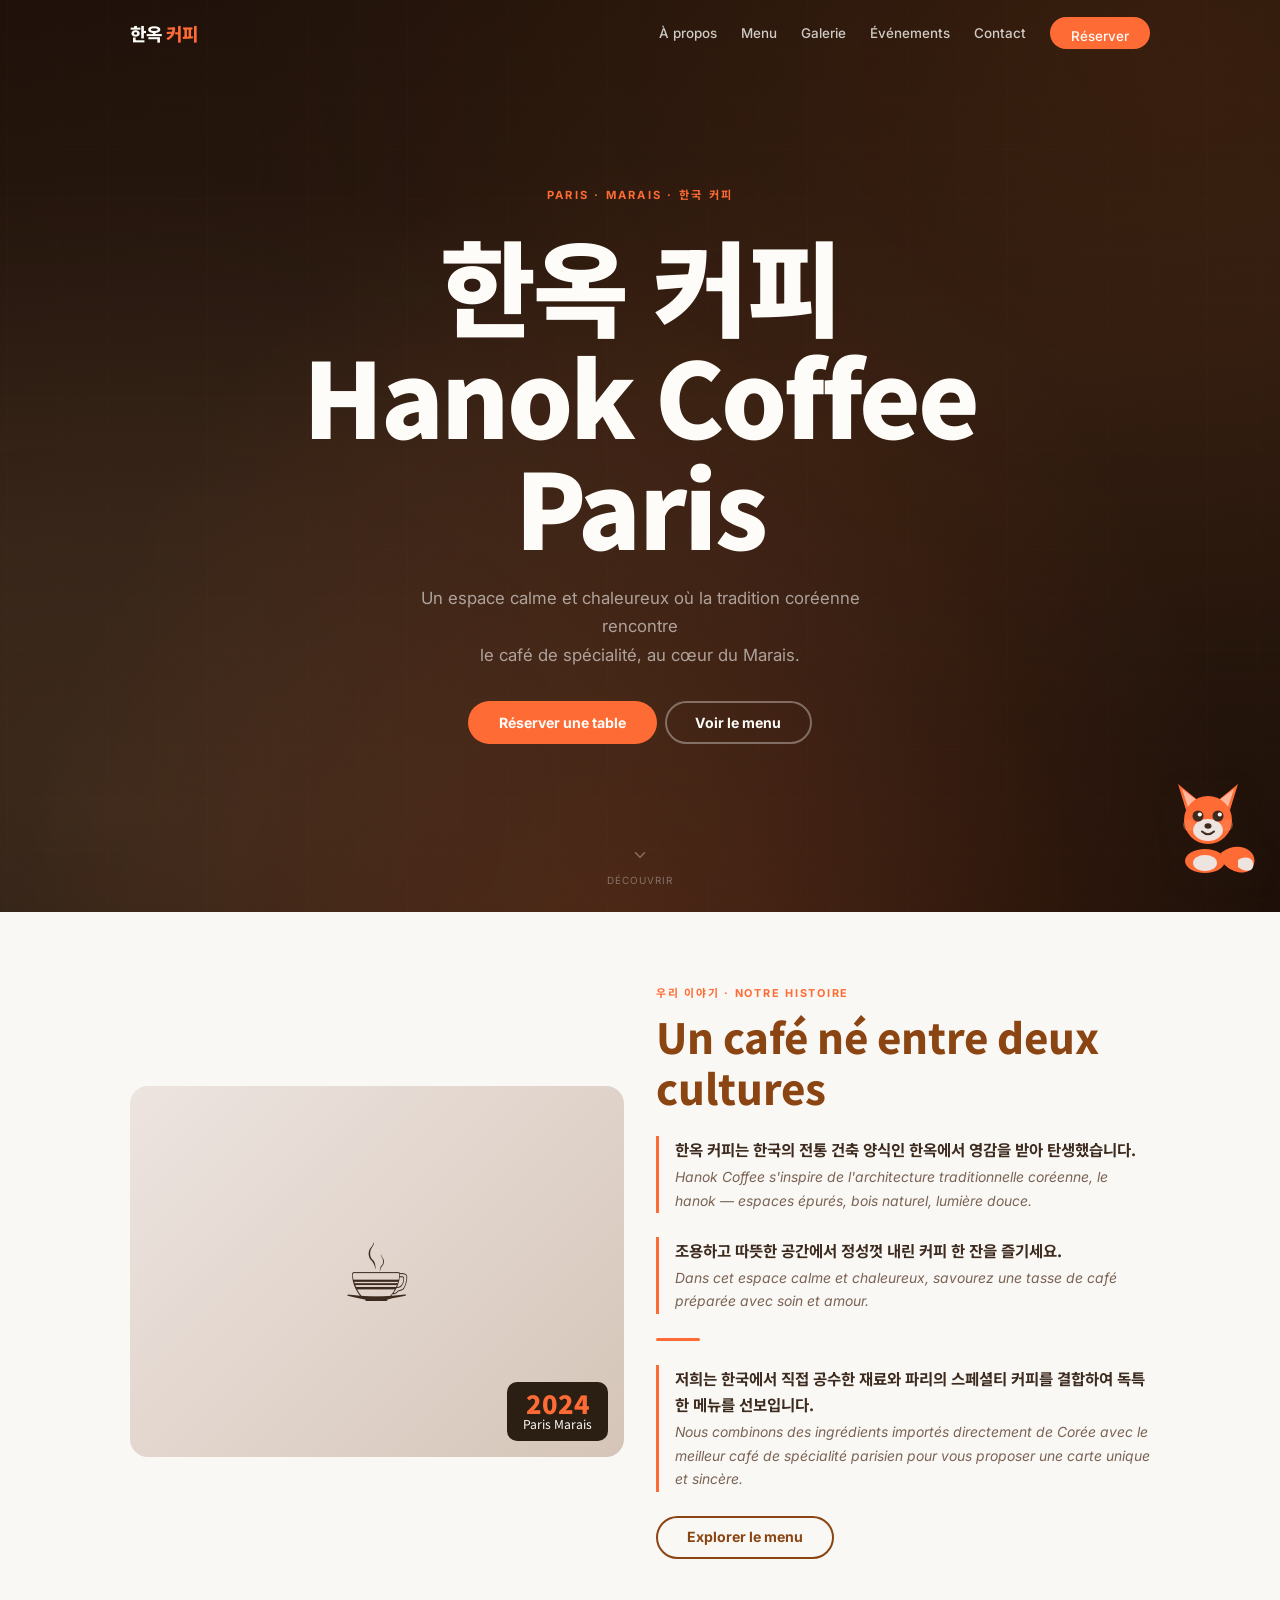
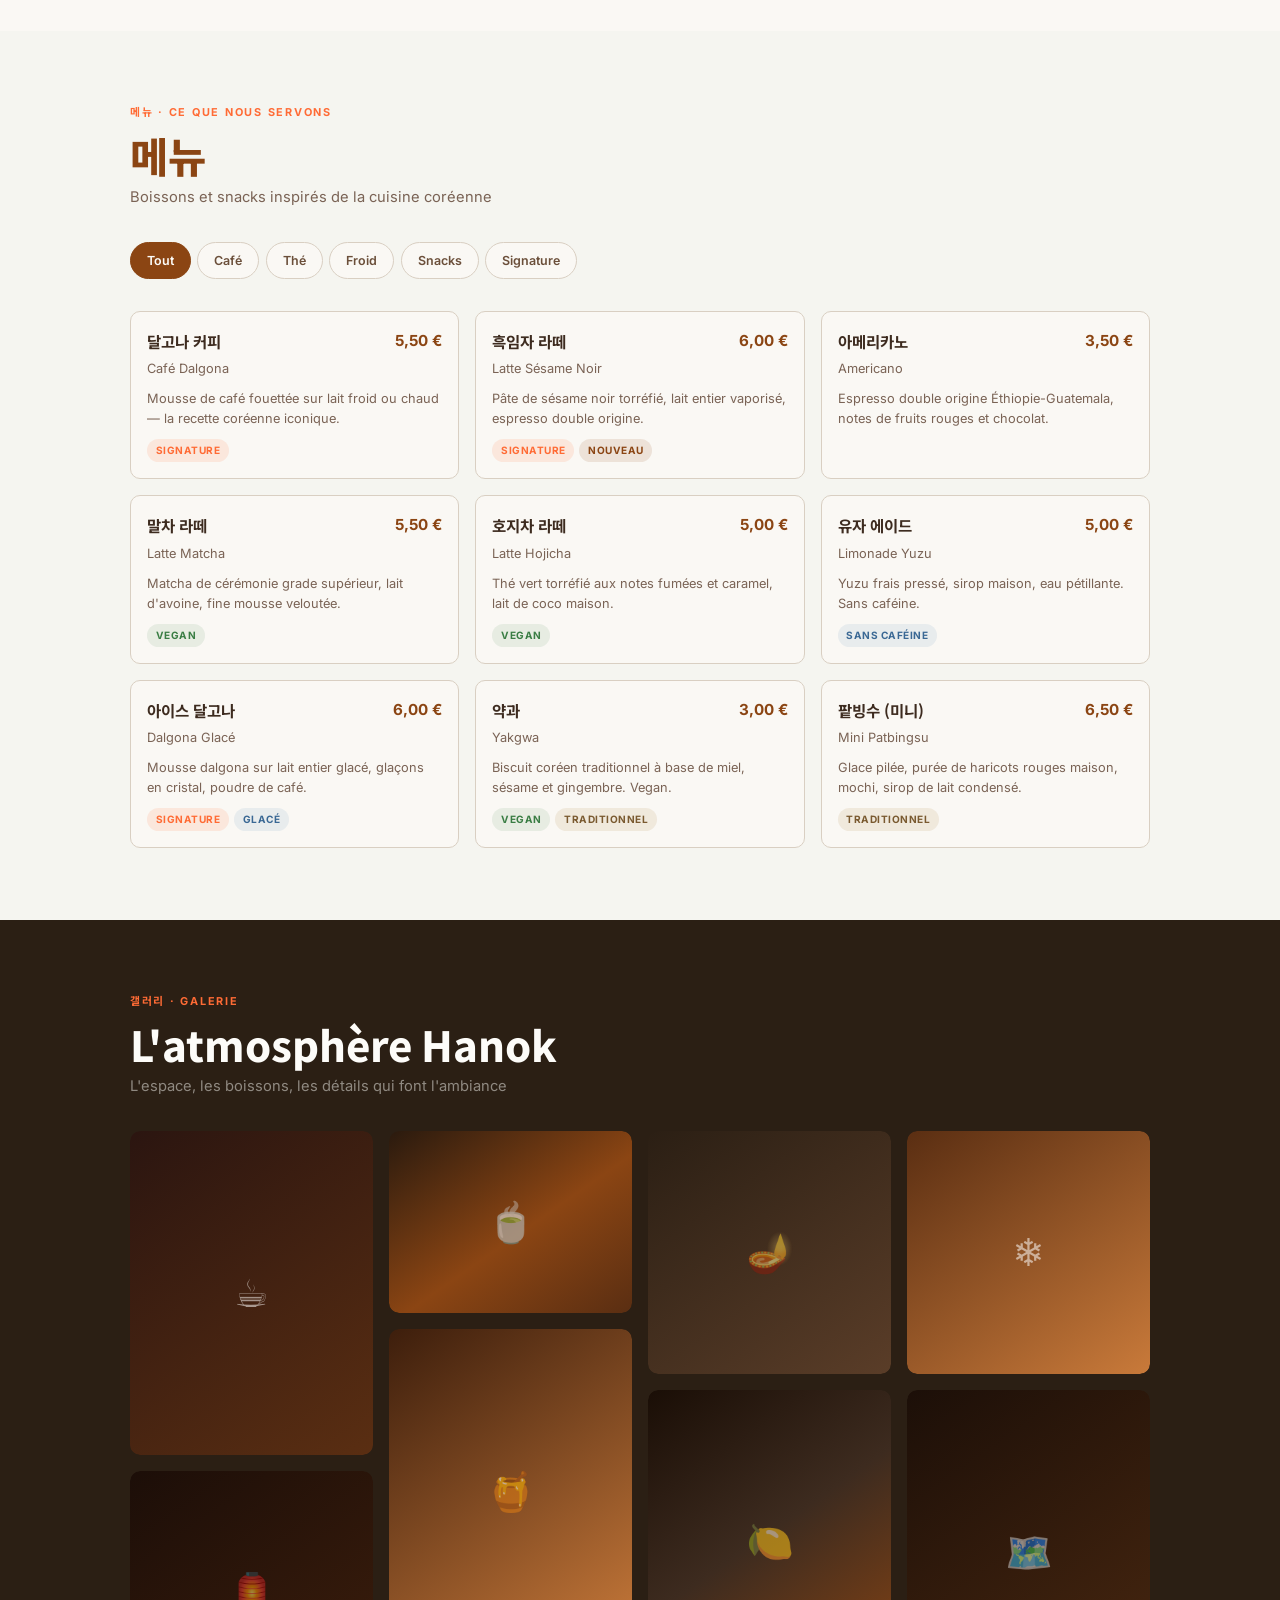
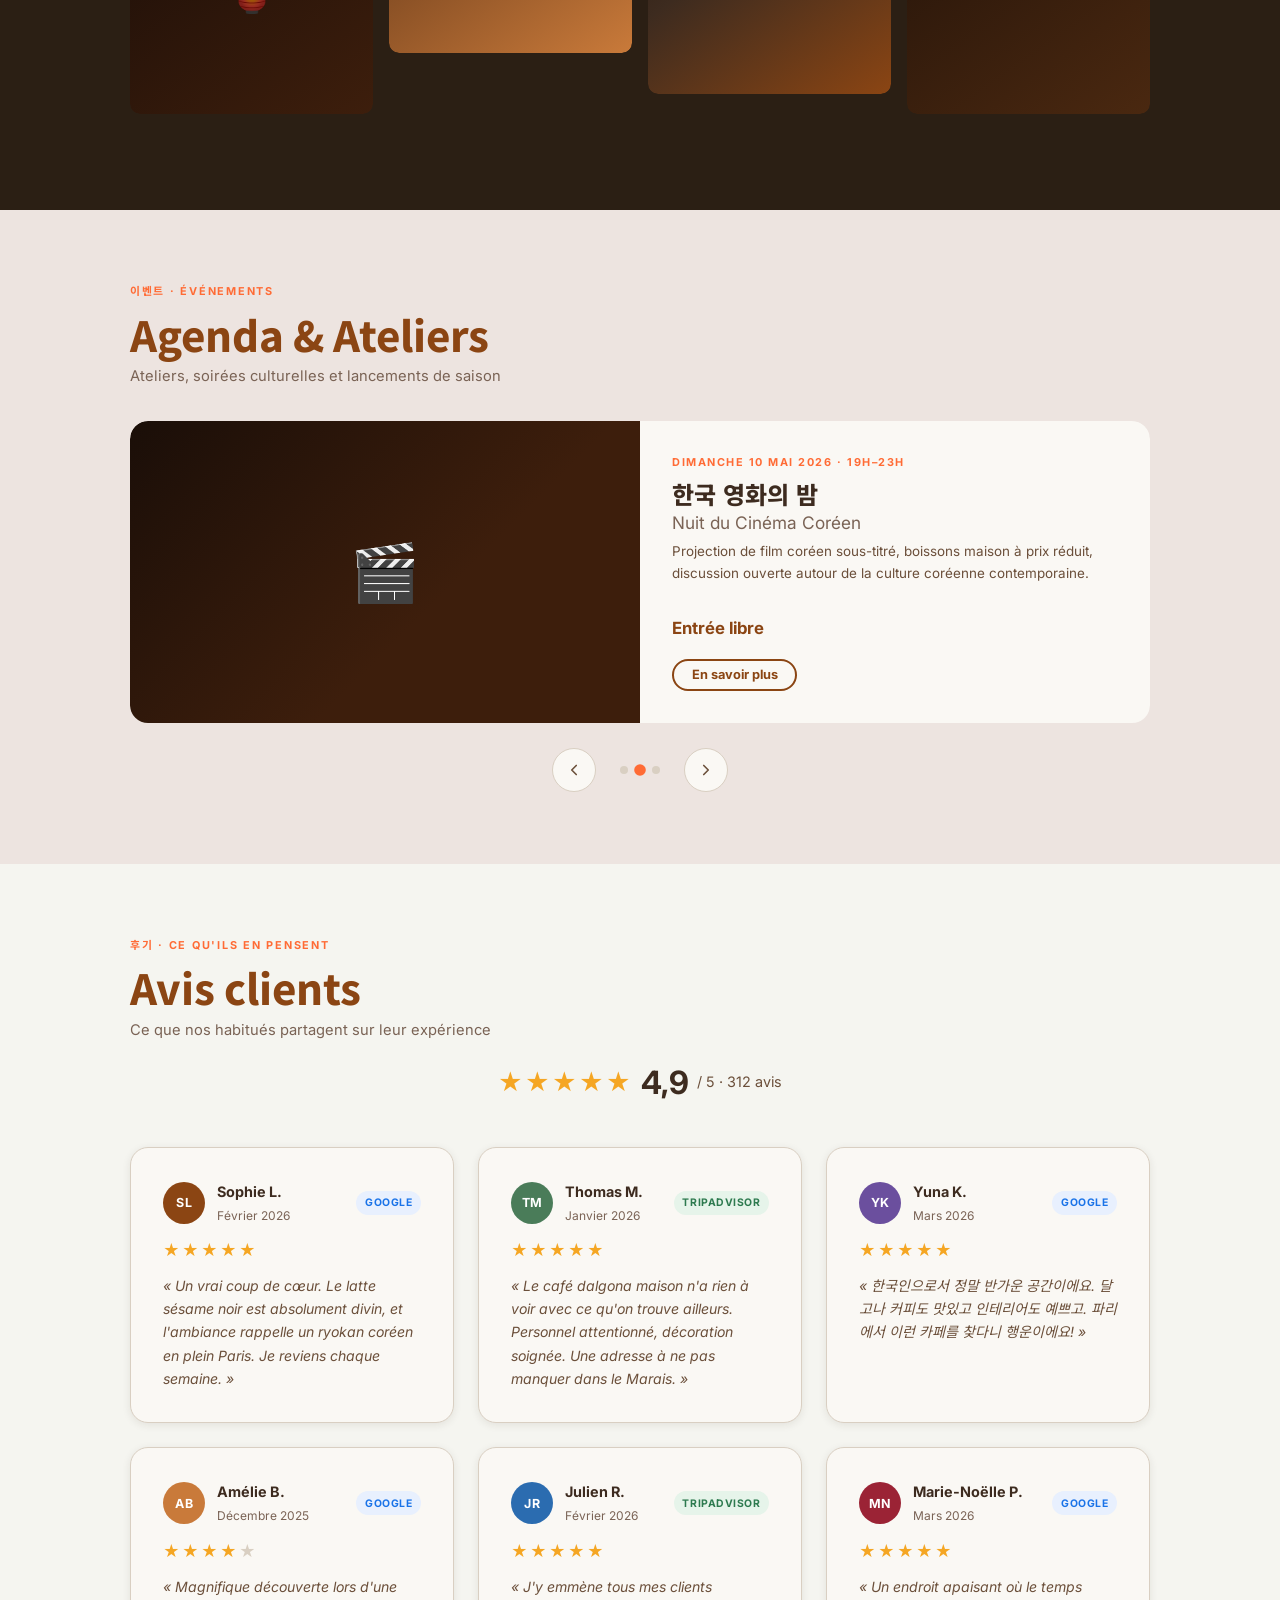
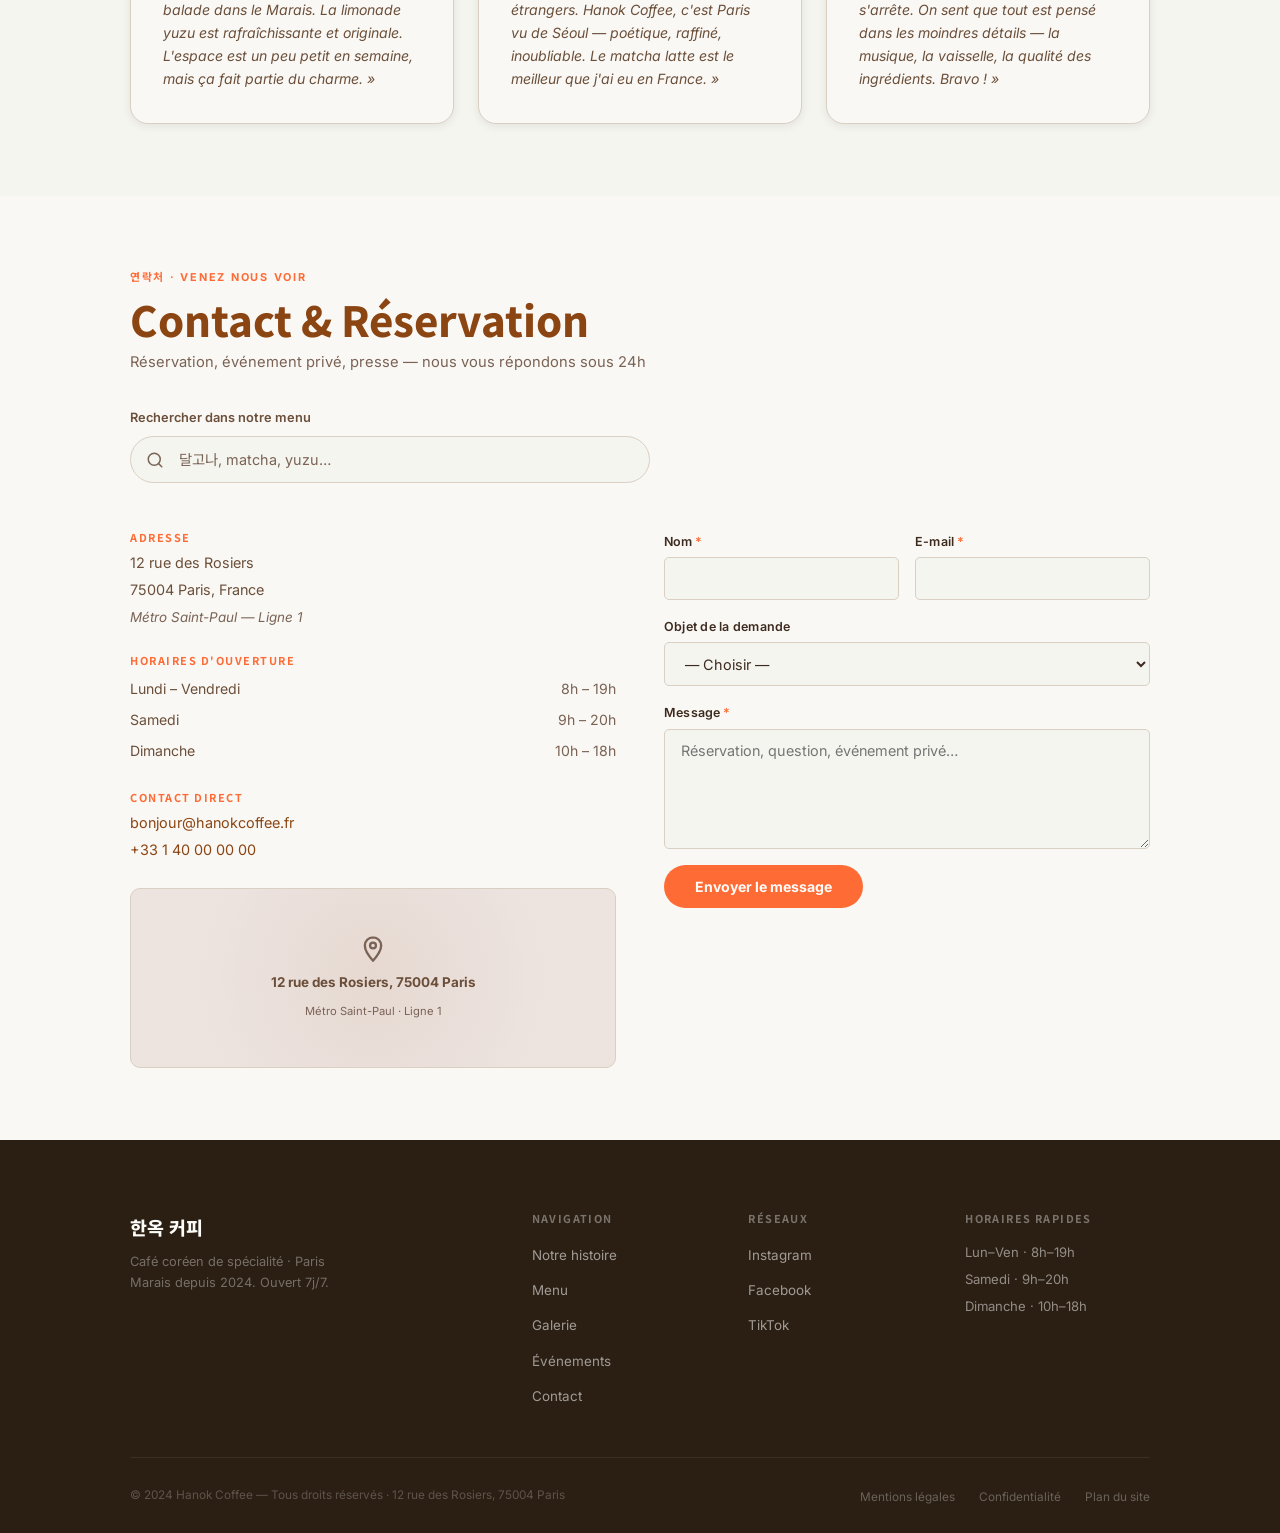
==== commit d9ed6330: "feat: add reviews section + SEO improvements - Add customer reviews grid (6 cards, responsive 1→2→3 " ====
--- a/index.html
+++ b/index.html
@@ -59,12 +59,22 @@
     "priceRange": "€€",
     "inLanguage": ["fr","ko"],
     "image": "https://www.hanokcoffee.fr/images/og.jpg",
+    "aggregateRating": {
+      "@type": "AggregateRating",
+      "ratingValue": "4.9",
+      "reviewCount": "312",
+      "bestRating": "5",
+      "worstRating": "1"
+    },
     "sameAs": [
       "https://www.instagram.com/hanokcoffee",
       "https://www.facebook.com/hanokcoffee"
     ]
   }
   </script>
+
+  <!-- Favicon -->
+  <link rel="icon" href="data:image/svg+xml,<svg xmlns='http://www.w3.org/2000/svg' viewBox='0 0 100 100'><text y='.9em' font-size='90'>☕</text></svg>">
 
   <!-- Google Fonts -->
   <link rel="preconnect" href="https://fonts.googleapis.com">
@@ -599,6 +609,105 @@
           </div>
 
         </div><!-- /carousel -->
+      </div>
+    </section>
+
+    <!-- ── Reviews ──────────────────────────────────────────── -->
+    <section id="reviews" aria-labelledby="reviews-title">
+      <div class="container">
+
+        <div class="section-header" data-reveal>
+          <p class="section-tag">후기 · Ce qu'ils en pensent</p>
+          <h2 id="reviews-title">Avis clients</h2>
+          <p class="subline">Ce que nos habitués partagent sur leur expérience</p>
+          <div class="reviews-aggregate" aria-label="Note moyenne : 4,9 sur 5, basée sur 312 avis">
+            <span class="agg-stars" aria-hidden="true">★★★★★</span>
+            <span class="agg-score">4,9</span>
+            <span class="agg-count">/ 5 &middot; 312 avis</span>
+          </div>
+        </div>
+
+        <div class="reviews-grid">
+
+          <article class="review-card" data-reveal>
+            <div class="review-header">
+              <div class="review-avatar" style="--av-bg:#8B4513;">SL</div>
+              <div class="review-meta">
+                <strong class="review-name">Sophie L.</strong>
+                <time class="review-date" datetime="2026-02-14">Février 2026</time>
+              </div>
+              <span class="review-source review-source--google">Google</span>
+            </div>
+            <div class="review-stars" aria-label="5 étoiles sur 5">★★★★★</div>
+            <p class="review-text">« Un vrai coup de cœur. Le latte sésame noir est absolument divin, et l'ambiance rappelle un ryokan coréen en plein Paris. Je reviens chaque semaine. »</p>
+          </article>
+
+          <article class="review-card" data-reveal>
+            <div class="review-header">
+              <div class="review-avatar" style="--av-bg:#4A7C59;">TM</div>
+              <div class="review-meta">
+                <strong class="review-name">Thomas M.</strong>
+                <time class="review-date" datetime="2026-01-28">Janvier 2026</time>
+              </div>
+              <span class="review-source review-source--trip">TripAdvisor</span>
+            </div>
+            <div class="review-stars" aria-label="5 étoiles sur 5">★★★★★</div>
+            <p class="review-text">« Le café dalgona maison n'a rien à voir avec ce qu'on trouve ailleurs. Personnel attentionné, décoration soignée. Une adresse à ne pas manquer dans le Marais. »</p>
+          </article>
+
+          <article class="review-card" data-reveal>
+            <div class="review-header">
+              <div class="review-avatar" style="--av-bg:#6B4F9E;">YK</div>
+              <div class="review-meta">
+                <strong class="review-name">Yuna K.</strong>
+                <time class="review-date" datetime="2026-03-05">Mars 2026</time>
+              </div>
+              <span class="review-source review-source--google">Google</span>
+            </div>
+            <div class="review-stars" aria-label="5 étoiles sur 5">★★★★★</div>
+            <p class="review-text">« 한국인으로서 정말 반가운 공간이에요. 달고나 커피도 맛있고 인테리어도 예쁘고. 파리에서 이런 카페를 찾다니 행운이에요! »</p>
+          </article>
+
+          <article class="review-card" data-reveal>
+            <div class="review-header">
+              <div class="review-avatar" style="--av-bg:#C97A3A;">AB</div>
+              <div class="review-meta">
+                <strong class="review-name">Amélie B.</strong>
+                <time class="review-date" datetime="2025-12-18">Décembre 2025</time>
+              </div>
+              <span class="review-source review-source--google">Google</span>
+            </div>
+            <div class="review-stars" aria-label="4 étoiles sur 5">★★★★<span class="star-empty">★</span></div>
+            <p class="review-text">« Magnifique découverte lors d'une balade dans le Marais. La limonade yuzu est rafraîchissante et originale. L'espace est un peu petit en semaine, mais ça fait partie du charme. »</p>
+          </article>
+
+          <article class="review-card" data-reveal>
+            <div class="review-header">
+              <div class="review-avatar" style="--av-bg:#2B6CB0;">JR</div>
+              <div class="review-meta">
+                <strong class="review-name">Julien R.</strong>
+                <time class="review-date" datetime="2026-02-01">Février 2026</time>
+              </div>
+              <span class="review-source review-source--trip">TripAdvisor</span>
+            </div>
+            <div class="review-stars" aria-label="5 étoiles sur 5">★★★★★</div>
+            <p class="review-text">« J'y emmène tous mes clients étrangers. Hanok Coffee, c'est Paris vu de Séoul — poétique, raffiné, inoubliable. Le matcha latte est le meilleur que j'ai eu en France. »</p>
+          </article>
+
+          <article class="review-card" data-reveal>
+            <div class="review-header">
+              <div class="review-avatar" style="--av-bg:#9B2335;">MN</div>
+              <div class="review-meta">
+                <strong class="review-name">Marie-Noëlle P.</strong>
+                <time class="review-date" datetime="2026-03-10">Mars 2026</time>
+              </div>
+              <span class="review-source review-source--google">Google</span>
+            </div>
+            <div class="review-stars" aria-label="5 étoiles sur 5">★★★★★</div>
+            <p class="review-text">« Un endroit apaisant où le temps s'arrête. On sent que tout est pensé dans les moindres détails — la musique, la vaisselle, la qualité des ingrédients. Bravo ! »</p>
+          </article>
+
+        </div><!-- /reviews-grid -->
       </div>
     </section>
 
--- a/style.css
+++ b/style.css
@@ -850,7 +850,118 @@
 }
 .carousel-dot.active { background: var(--c-hot); transform: scale(1.45); }
 
-/* ── 13. Contact ─────────────────────────────────────────────────*/
+/* ── 13. Reviews ─────────────────────────────────────────────────*/
+#reviews { background: var(--c-bg); }
+
+.reviews-aggregate {
+  display: flex;
+  align-items: center;
+  gap: .5rem;
+  justify-content: center;
+  margin-top: var(--sp-3);
+  flex-wrap: wrap;
+}
+.agg-stars { color: #F5A623; font-size: 1.5rem; letter-spacing: 2px; line-height: 1; }
+.agg-score { font-size: 2rem; font-weight: 700; color: var(--c-text); line-height: 1; }
+.agg-count { font-size: .9rem; color: var(--c-text-2); }
+
+.reviews-grid {
+  display: grid;
+  grid-template-columns: 1fr;
+  gap: var(--sp-3);
+  margin-top: var(--sp-5);
+}
+@media (min-width: 600px) {
+  .reviews-grid { grid-template-columns: repeat(2, 1fr); }
+}
+@media (min-width: 900px) {
+  .reviews-grid { grid-template-columns: repeat(3, 1fr); }
+}
+
+.review-card {
+  background: var(--c-bg-card);
+  border: 1.5px solid var(--c-border);
+  border-radius: var(--r-lg);
+  padding: var(--sp-4);
+  display: flex;
+  flex-direction: column;
+  gap: var(--sp-2);
+  box-shadow: var(--sh-sm);
+  transition: box-shadow var(--dur), transform var(--dur);
+}
+.review-card:hover {
+  box-shadow: var(--sh-md);
+  transform: translateY(-3px);
+}
+
+.review-header {
+  display: flex;
+  align-items: center;
+  gap: .75rem;
+}
+.review-avatar {
+  width: 42px;
+  height: 42px;
+  min-width: 42px;
+  border-radius: var(--r-full);
+  background: var(--av-bg, var(--c-accent));
+  color: #fff;
+  font-size: .78rem;
+  font-weight: 700;
+  display: flex;
+  align-items: center;
+  justify-content: center;
+  letter-spacing: .5px;
+}
+.review-meta {
+  flex: 1;
+  min-width: 0;
+  display: flex;
+  flex-direction: column;
+  gap: .1rem;
+}
+.review-name {
+  font-size: .9rem;
+  color: var(--c-text);
+  white-space: nowrap;
+  overflow: hidden;
+  text-overflow: ellipsis;
+}
+.review-date {
+  font-size: .75rem;
+  color: var(--c-text-3);
+}
+
+.review-source {
+  font-size: .65rem;
+  font-weight: 700;
+  padding: .2rem .55rem;
+  border-radius: var(--r-full);
+  white-space: nowrap;
+  flex-shrink: 0;
+  text-transform: uppercase;
+  letter-spacing: .05em;
+}
+.review-source--google { background: #E8F0FE; color: #1A73E8; }
+.review-source--trip   { background: #E6F4EA; color: #2D7A4F; }
+
+.review-stars {
+  color: #F5A623;
+  font-size: 1rem;
+  letter-spacing: 2px;
+  line-height: 1;
+}
+.review-stars .star-empty { color: var(--c-border); }
+
+.review-text {
+  font-size: .88rem;
+  color: var(--c-text-2);
+  line-height: 1.65;
+  font-style: italic;
+  flex: 1;
+}
+
+/* ── 14. Contact ─────────────────────────────────────────────────*/
 #contact { background: var(--c-bg-card); }
 
 /* Live search */
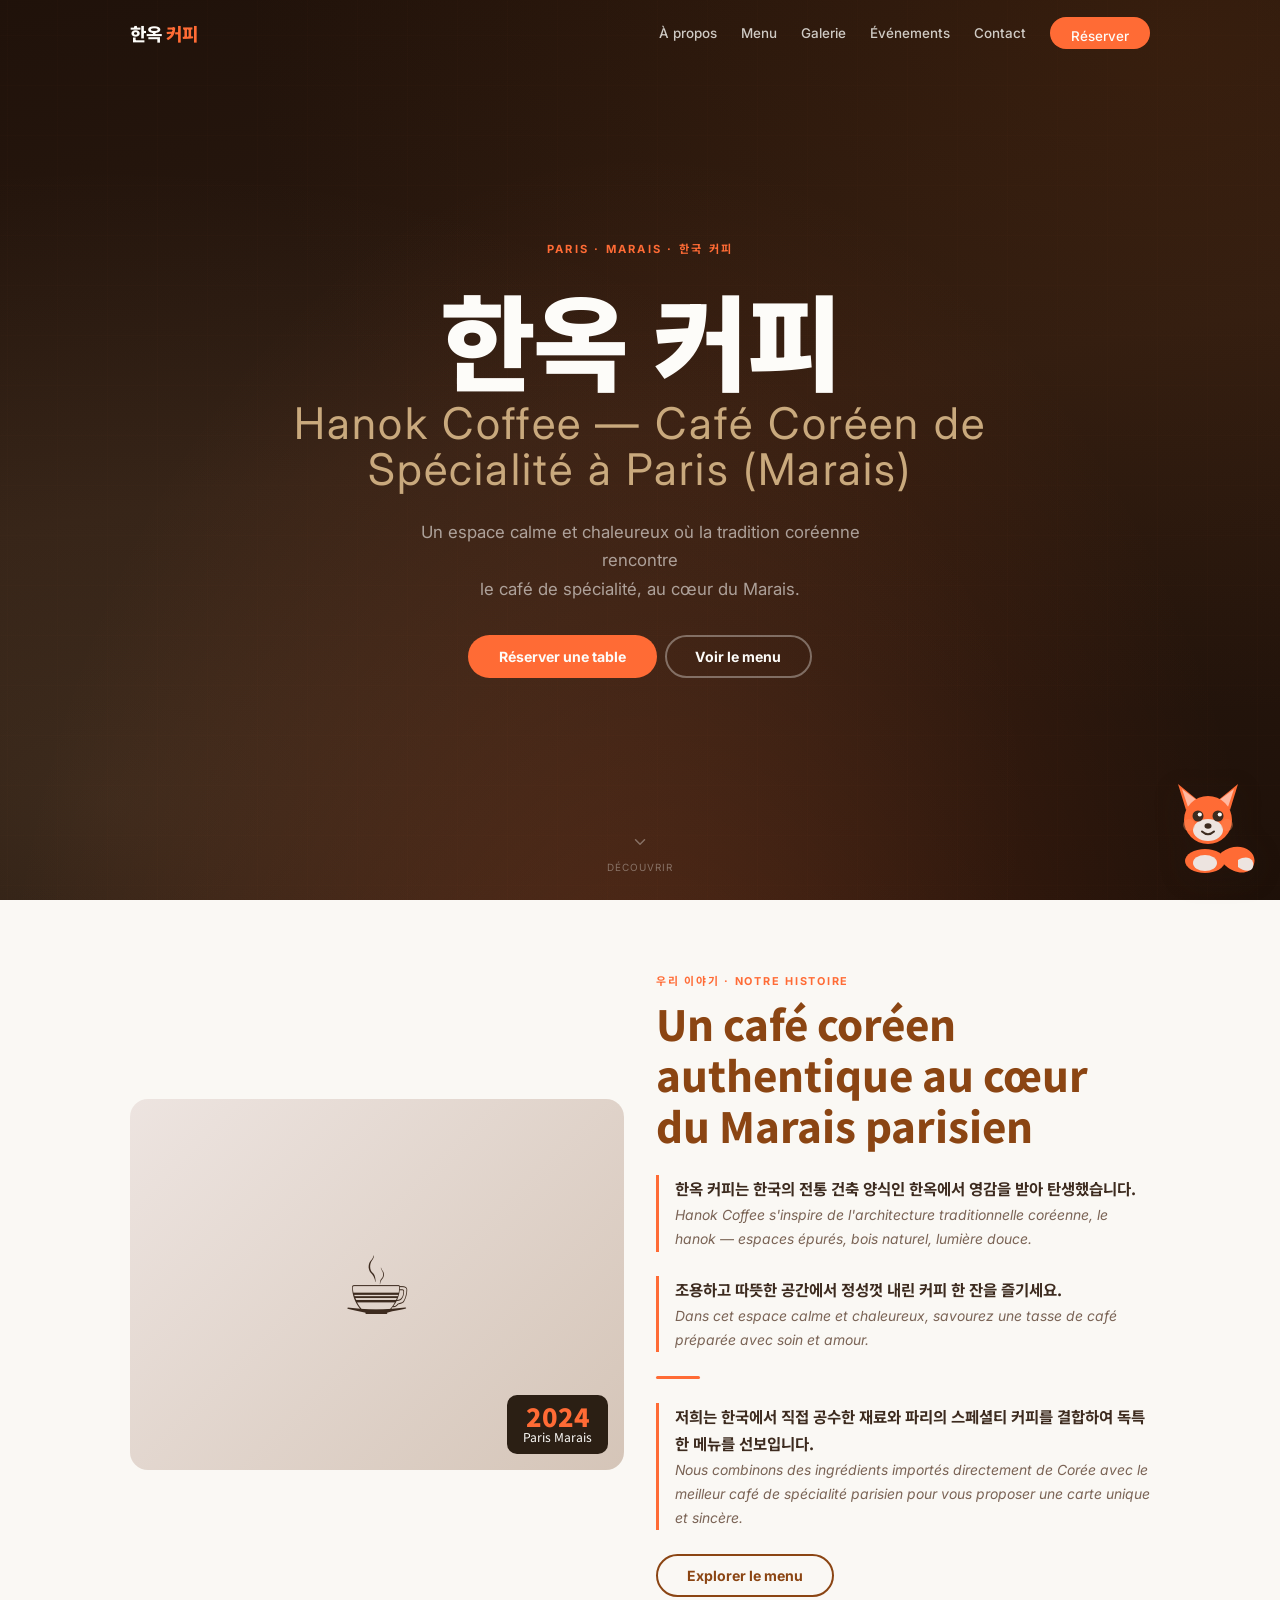
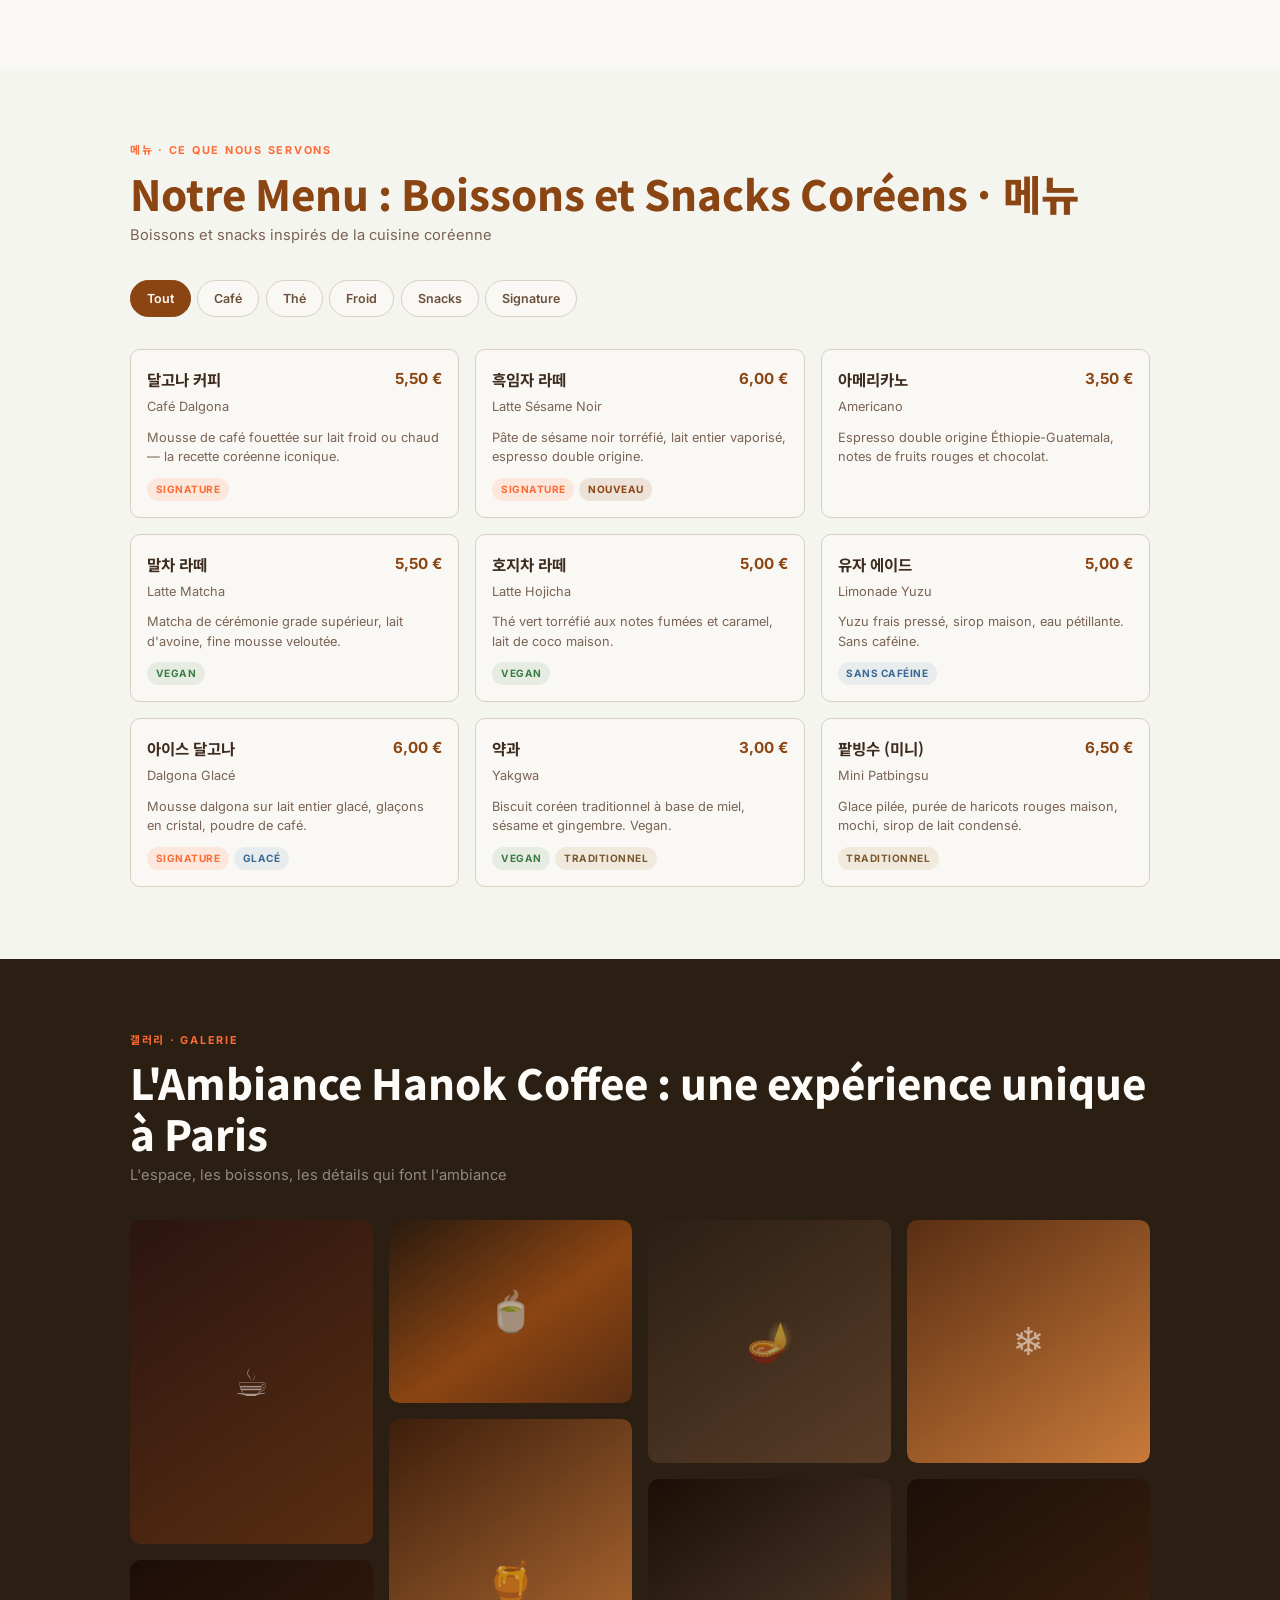
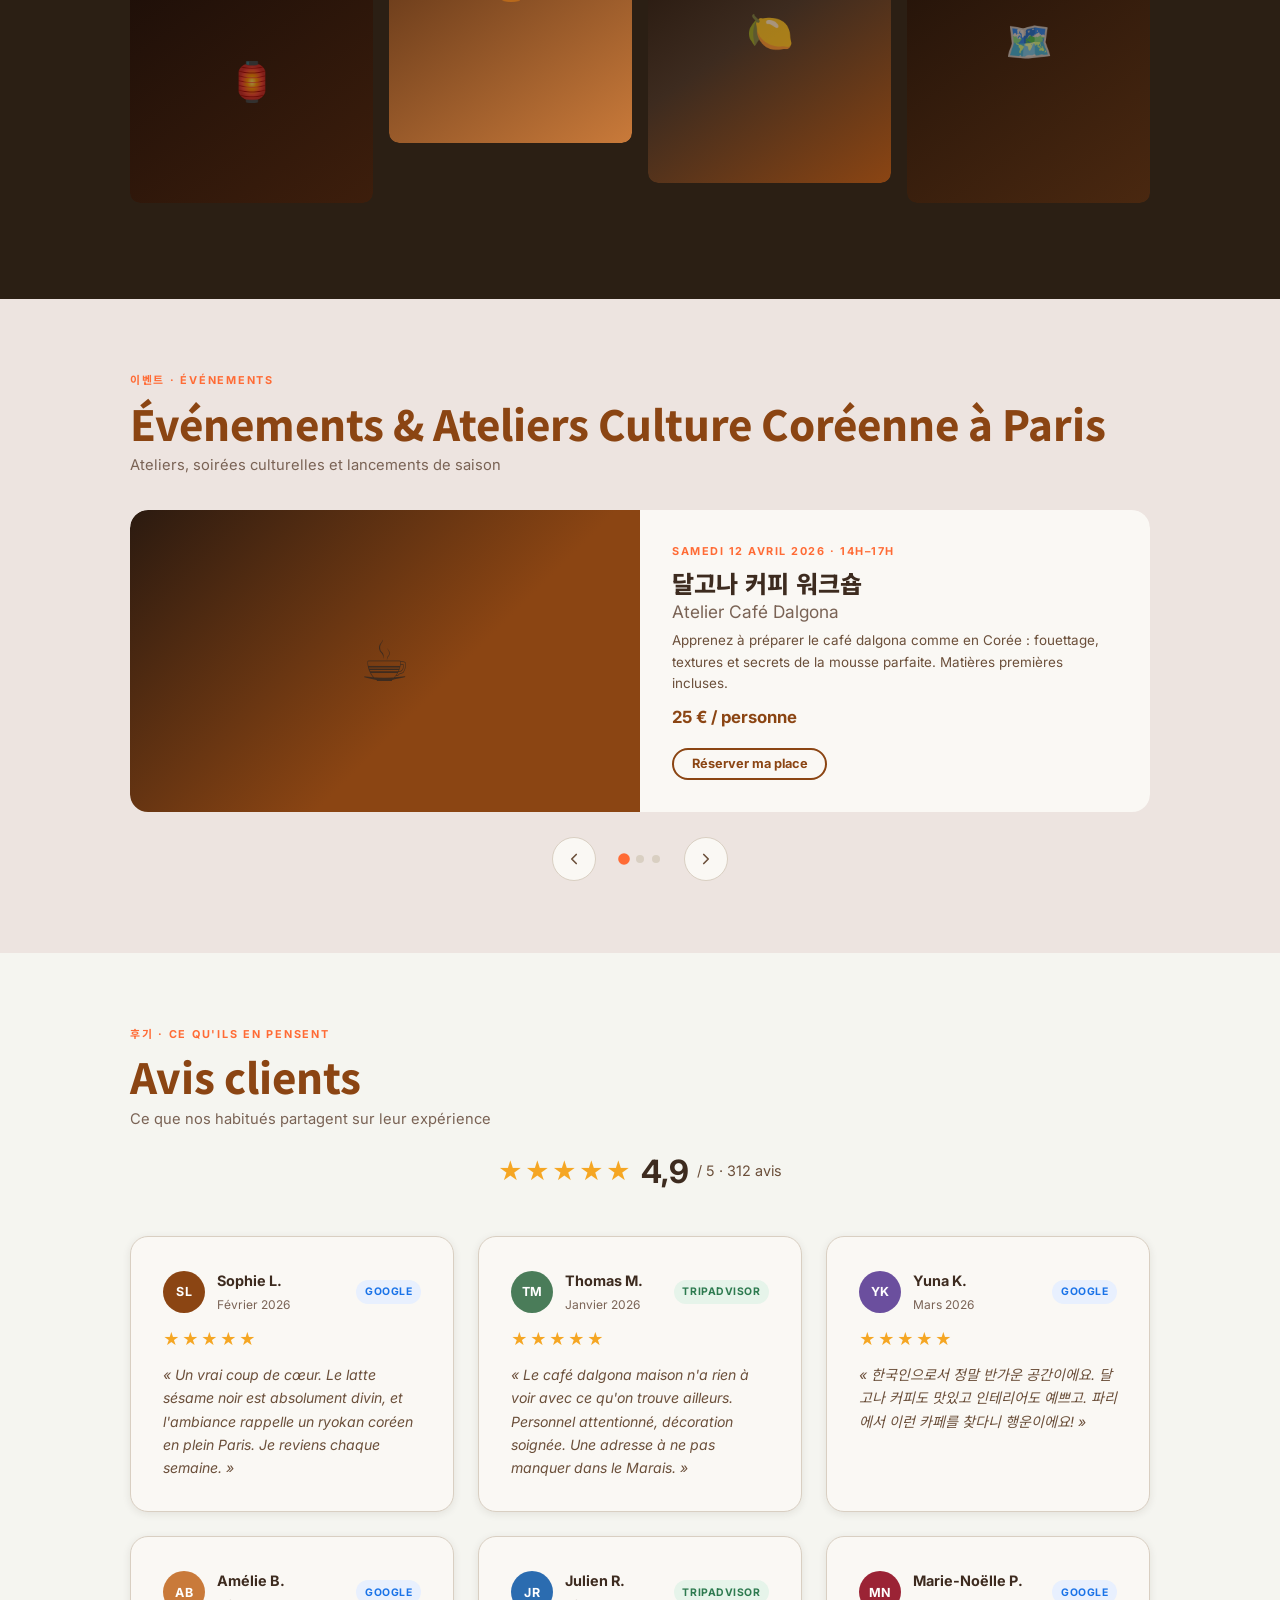
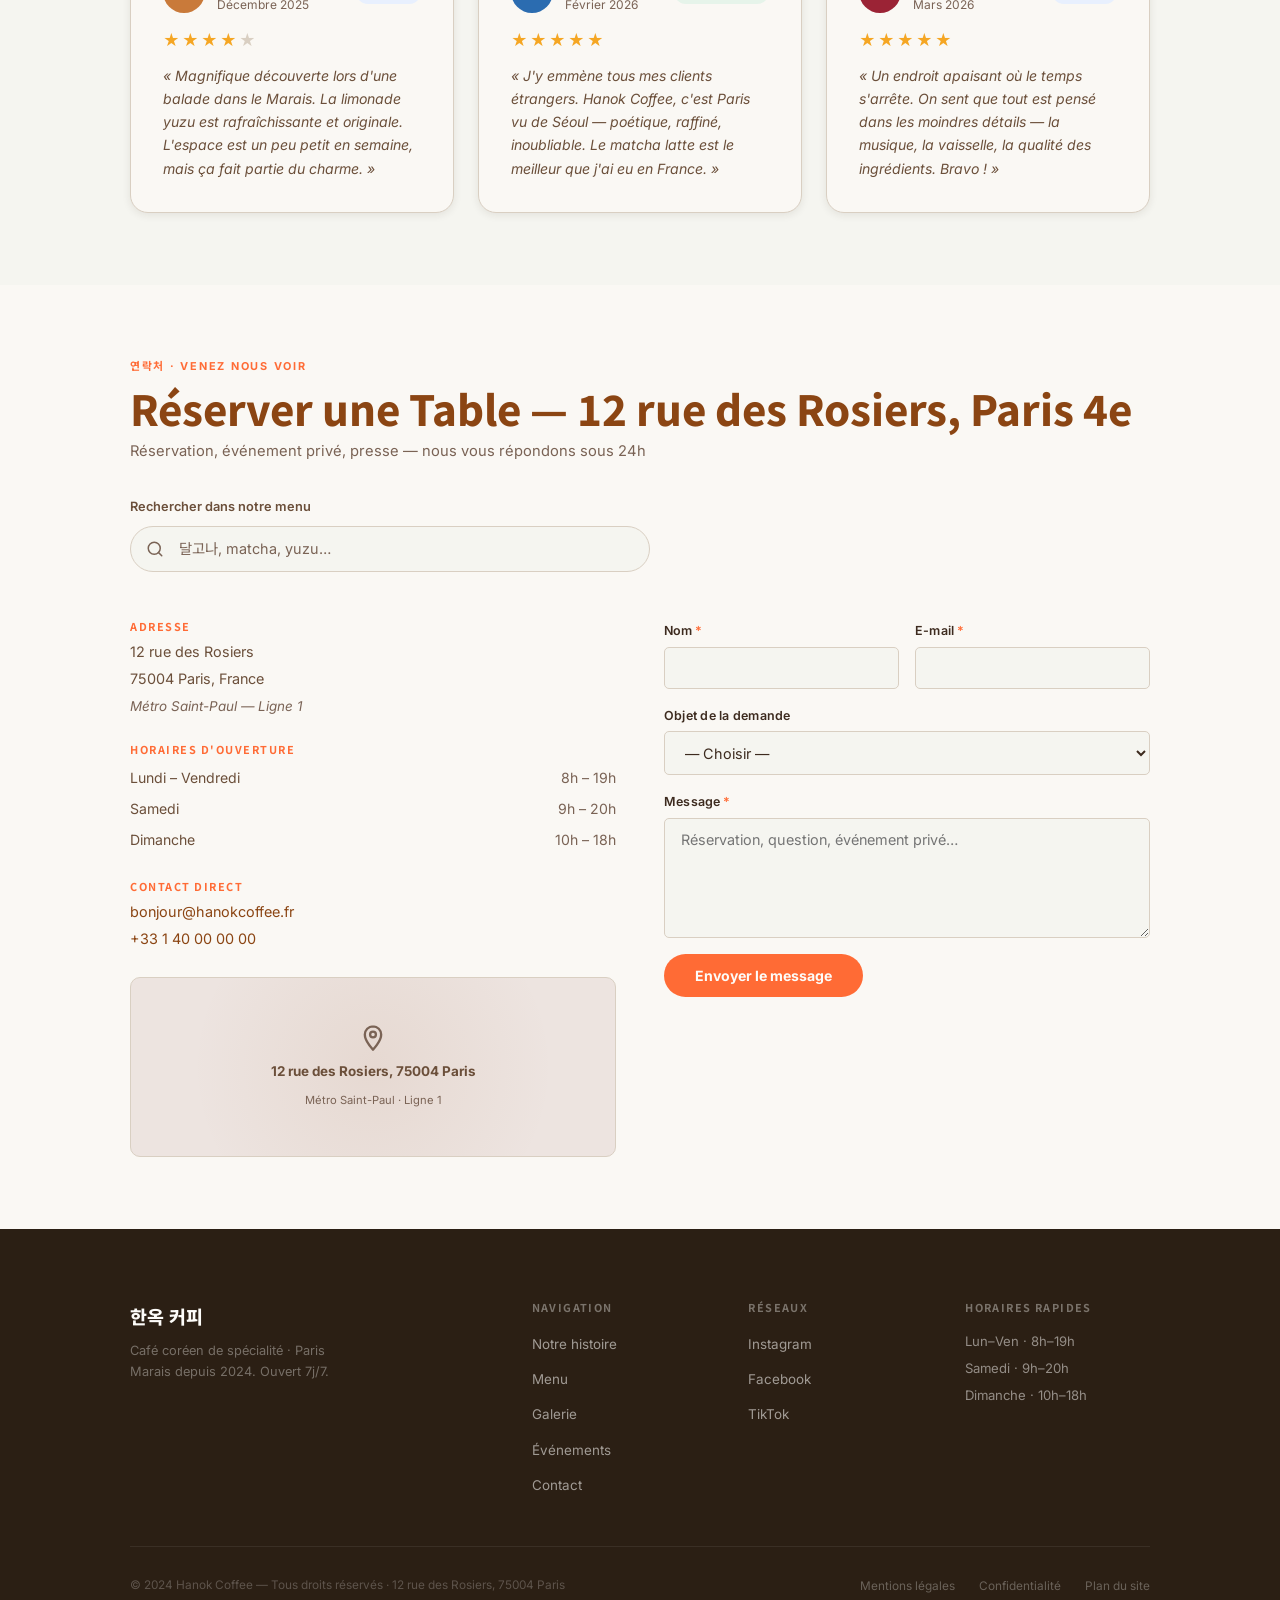
==== commit c1584d8b: "fix(seo): fix all critical SEO issues from audit (score 52→~85) Meta & head: - Title: remove Korean " ====
--- a/index.html
+++ b/index.html
@@ -6,25 +6,25 @@
   <meta name="theme-color" content="#2B1F14">
 
   <!-- SEO -->
-  <title>한옥 커피 — Hanok Coffee, café coréen de spécialité à Paris (Marais)</title>
-  <meta name="description" content="Hanok Coffee, café coréen de spécialité au cœur du Marais (Paris 4e). Café dalgona, latte matcha, latte sésame noir, limonade yuzu. Réservation en ligne.">
+  <title>Hanok Coffee Paris | Café Coréen de Spécialité – Marais 75004</title>
+  <meta name="description" content="Découvrez Hanok Coffee, café coréen de spécialité au cœur du Marais (Paris 4e). Café dalgona, latte sésame noir, yakgwa et boissons coréennes uniques. Ouvert 7j/7 — 12 rue des Rosiers.">
   <meta name="robots" content="index, follow">
-  <link rel="canonical" href="https://www.hanokcoffee.fr/">
+  <link rel="canonical" href="https://hanockcoffeeshop.netlify.app/">
 
   <!-- Open Graph -->
   <meta property="og:type"        content="website">
   <meta property="og:site_name"   content="Hanok Coffee">
-  <meta property="og:title"       content="한옥 커피 — Hanok Coffee Paris">
-  <meta property="og:description" content="Café coréen de spécialité au cœur du Marais. Café dalgona, matcha, yuzu et bien plus.">
-  <meta property="og:url"         content="https://www.hanokcoffee.fr/">
-  <meta property="og:image"       content="https://www.hanokcoffee.fr/images/og.jpg">
+  <meta property="og:title"       content="Hanok Coffee Paris | Café Coréen de Spécialité – Marais 75004">
+  <meta property="og:description" content="Découvrez Hanok Coffee, café coréen de spécialité au cœur du Marais (Paris 4e). Café dalgona, latte sésame noir, yakgwa et boissons coréennes uniques. Ouvert 7j/7.">
+  <meta property="og:url"         content="https://hanockcoffeeshop.netlify.app/">
+  <meta property="og:image"       content="https://hanockcoffeeshop.netlify.app/images/og.jpg">
   <meta property="og:locale"      content="fr_FR">
 
   <!-- Twitter Card -->
   <meta name="twitter:card"        content="summary_large_image">
-  <meta name="twitter:title"       content="Hanok Coffee Paris">
-  <meta name="twitter:description" content="Café coréen de spécialité au Marais — café dalgona, matcha, yuzu.">
-  <meta name="twitter:image"       content="https://www.hanokcoffee.fr/images/og.jpg">
+  <meta name="twitter:title"       content="Hanok Coffee Paris | Café Coréen de Spécialité – Marais 75004">
+  <meta name="twitter:description" content="Café coréen de spécialité au cœur du Marais — café dalgona, latte sésame noir, yakgwa, yuzu. Ouvert 7j/7 — 12 rue des Rosiers, Paris 4e.">
+  <meta name="twitter:image"       content="https://hanockcoffeeshop.netlify.app/images/og.jpg">
 
   <!-- Schema.org: LocalBusiness -->
   <script type="application/ld+json">
@@ -34,7 +34,7 @@
     "name": "Hanok Coffee",
     "alternateName": "한옥 커피",
     "description": "Café coréen de spécialité au cœur du Marais, Paris. Boissons inspirées de la culture coréenne dans un cadre chaleureux et authentique.",
-    "url": "https://www.hanokcoffee.fr",
+    "url": "https://hanockcoffeeshop.netlify.app",
     "telephone": "+33140000000",
     "email": "bonjour@hanokcoffee.fr",
     "address": {
@@ -58,7 +58,7 @@
     "servesCuisine": ["Korean","Specialty Coffee"],
     "priceRange": "€€",
     "inLanguage": ["fr","ko"],
-    "image": "https://www.hanokcoffee.fr/images/og.jpg",
+    "image": "https://hanockcoffeeshop.netlify.app/images/og.jpg",
     "aggregateRating": {
       "@type": "AggregateRating",
       "ratingValue": "4.9",
@@ -136,9 +136,9 @@
       <div class="hero-inner">
         <p class="hero-eyebrow" aria-hidden="true">Paris · Marais · 한국 커피</p>
 
-        <h1 class="hero-h1" id="hero-title" lang="ko">
-          한옥 커피
-          <span lang="fr">Hanok Coffee Paris</span>
+        <h1 class="hero-h1" id="hero-title">
+          <span class="hero-h1-ko" lang="ko" aria-hidden="true">한옥 커피</span>
+          <span class="hero-h1-fr">Hanok Coffee — Café Coréen de Spécialité à Paris (Marais)</span>
         </h1>
 
         <p class="hero-desc">
@@ -176,7 +176,7 @@
           <div class="about-text" data-reveal>
             <div class="section-header" style="margin-bottom:1.5rem;">
               <p class="section-tag">우리 이야기 · Notre histoire</p>
-              <h2 id="about-title">Un café né entre deux cultures</h2>
+              <h2 id="about-title">Un café coréen authentique au cœur du Marais parisien</h2>
             </div>
 
             <div class="bilingual">
@@ -211,7 +211,7 @@
 
         <div class="section-header" data-reveal>
           <p class="section-tag">메뉴 · Ce que nous servons</p>
-          <h2 id="menu-title" lang="ko">메뉴</h2>
+          <h2 id="menu-title">Notre Menu : Boissons et Snacks Coréens <span lang="ko" aria-hidden="true">· 메뉴</span></h2>
           <p class="subline">Boissons et snacks inspirés de la cuisine coréenne</p>
         </div>
 
@@ -446,7 +446,7 @@
 
         <div class="section-header" data-reveal>
           <p class="section-tag">갤러리 · Galerie</p>
-          <h2 id="gallery-title">L'atmosphère Hanok</h2>
+          <h2 id="gallery-title">L'Ambiance Hanok Coffee : une expérience unique à Paris</h2>
           <p class="subline" style="color:rgba(253,252,249,.48);">L'espace, les boissons, les détails qui font l'ambiance</p>
         </div>
 
@@ -529,7 +529,7 @@
 
         <div class="section-header" data-reveal>
           <p class="section-tag">이벤트 · Événements</p>
-          <h2 id="events-title">Agenda &amp; Ateliers</h2>
+          <h2 id="events-title">Événements &amp; Ateliers Culture Coréenne à Paris</h2>
           <p class="subline">Ateliers, soirées culturelles et lancements de saison</p>
         </div>
 
@@ -717,7 +717,7 @@
 
         <div class="section-header" data-reveal>
           <p class="section-tag">연락처 · Venez nous voir</p>
-          <h2 id="contact-title">Contact &amp; Réservation</h2>
+          <h2 id="contact-title">Réserver une Table — 12 rue des Rosiers, Paris 4e</h2>
           <p class="subline">Réservation, événement privé, presse — nous vous répondons sous 24h</p>
         </div>
 
@@ -886,7 +886,7 @@
           <ul>
             <li><a href="https://instagram.com/hanokcoffee" rel="noopener" target="_blank" aria-label="Instagram Hanok Coffee (nouvel onglet)">Instagram</a></li>
             <li><a href="https://facebook.com/hanokcoffee" rel="noopener" target="_blank" aria-label="Facebook Hanok Coffee (nouvel onglet)">Facebook</a></li>
-            <li><a href="#" aria-label="TikTok Hanok Coffee">TikTok</a></li>
+            <li><a href="https://tiktok.com/@hanokcoffee" rel="noopener" target="_blank" aria-label="TikTok Hanok Coffee (nouvel onglet)">TikTok</a></li>
           </ul>
         </div>
 
@@ -905,9 +905,9 @@
         <p class="footer-copy">© 2024 Hanok Coffee — Tous droits réservés · 12 rue des Rosiers, 75004 Paris</p>
         <nav aria-label="Liens légaux">
           <ul class="footer-legal">
-            <li><a href="#">Mentions légales</a></li>
-            <li><a href="#">Confidentialité</a></li>
-            <li><a href="#">Plan du site</a></li>
+            <li><a href="mentions-legales.html">Mentions légales</a></li>
+            <li><a href="confidentialite.html">Confidentialité</a></li>
+            <li><a href="sitemap.xml">Plan du site</a></li>
           </ul>
         </nav>
       </div>
--- a/style.css
+++ b/style.css
@@ -343,6 +343,20 @@
   color: var(--c-white);
   letter-spacing: -.025em;
   line-height: 1.06;
+  display: flex;
+  flex-direction: column;
+}
+.hero-h1-ko {
+  display: block;
+}
+.hero-h1-fr {
+  display: block;
+  font-size: .42em;
+  font-weight: 400;
+  font-family: var(--font-body);
+  letter-spacing: .05em;
+  color: var(--c-gold);
+  margin-top: var(--sp-1);
 }
 .hero-h1 em {
   display: block;
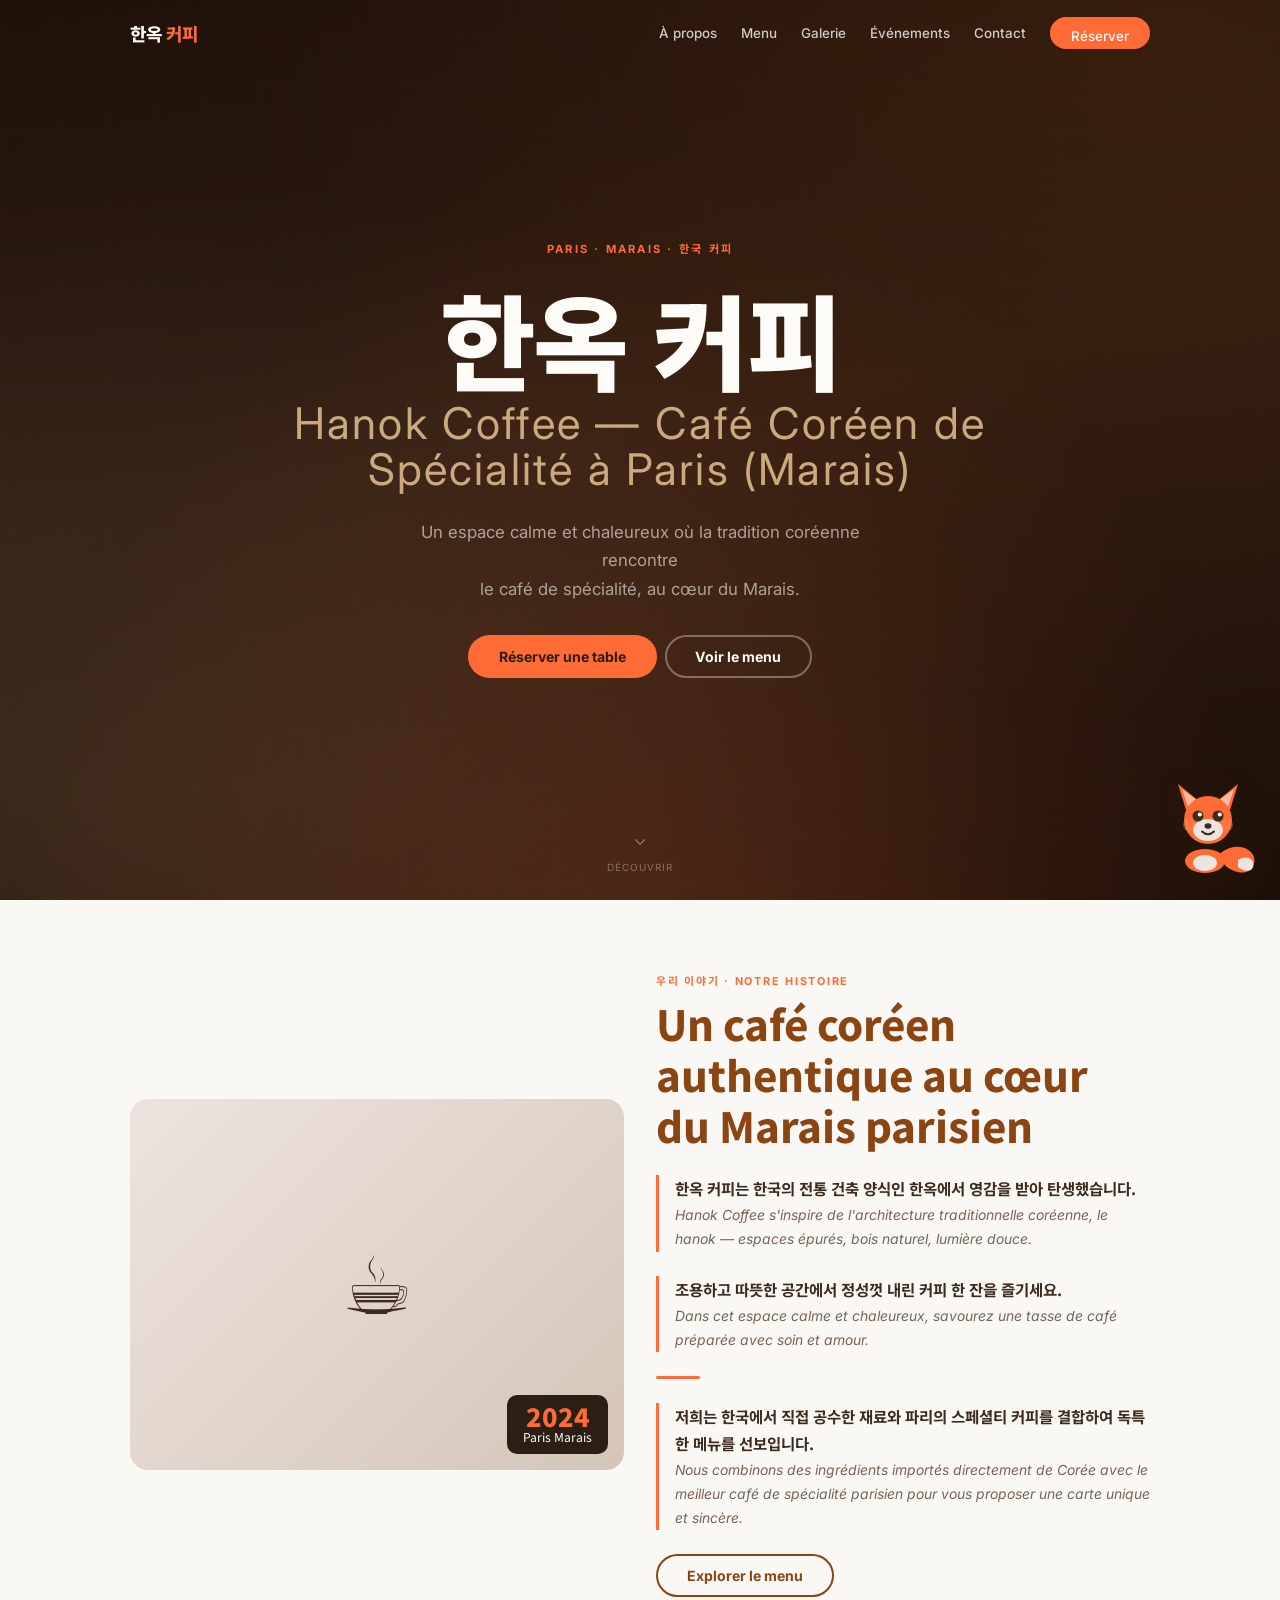
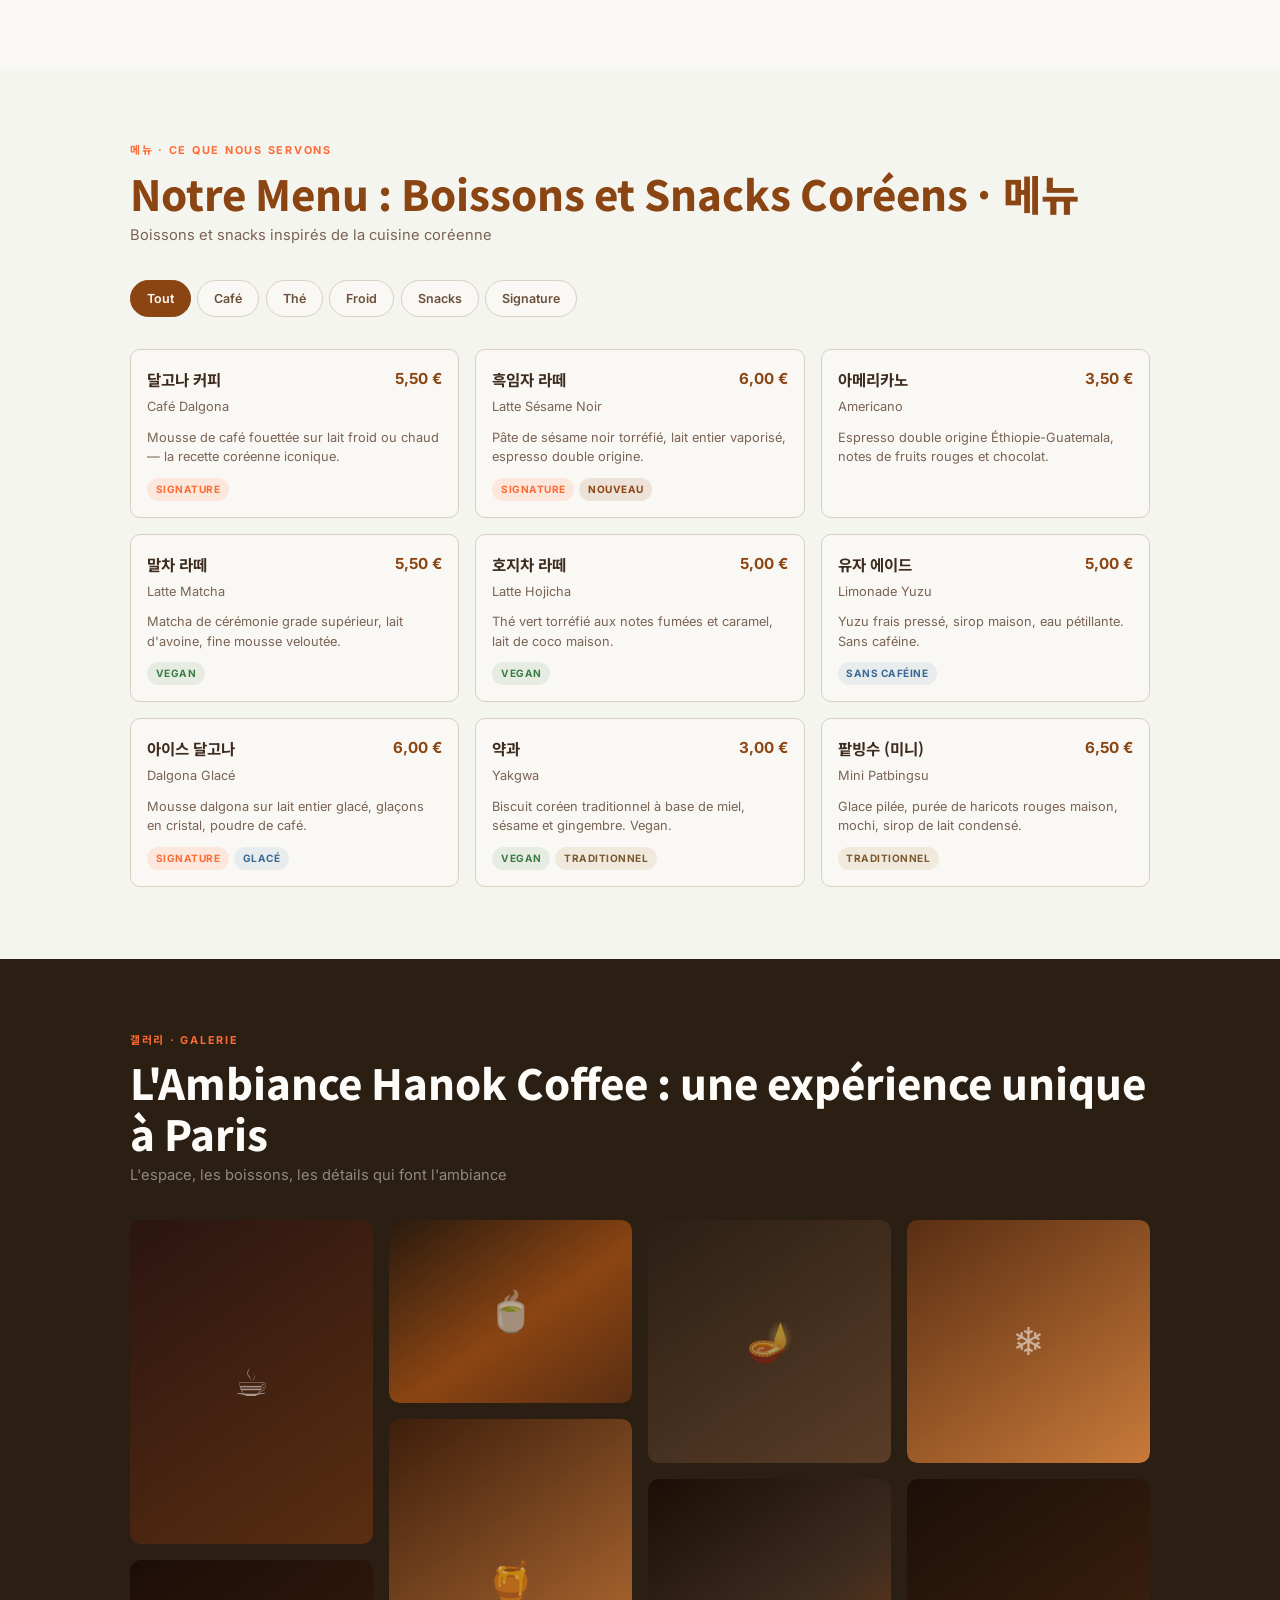
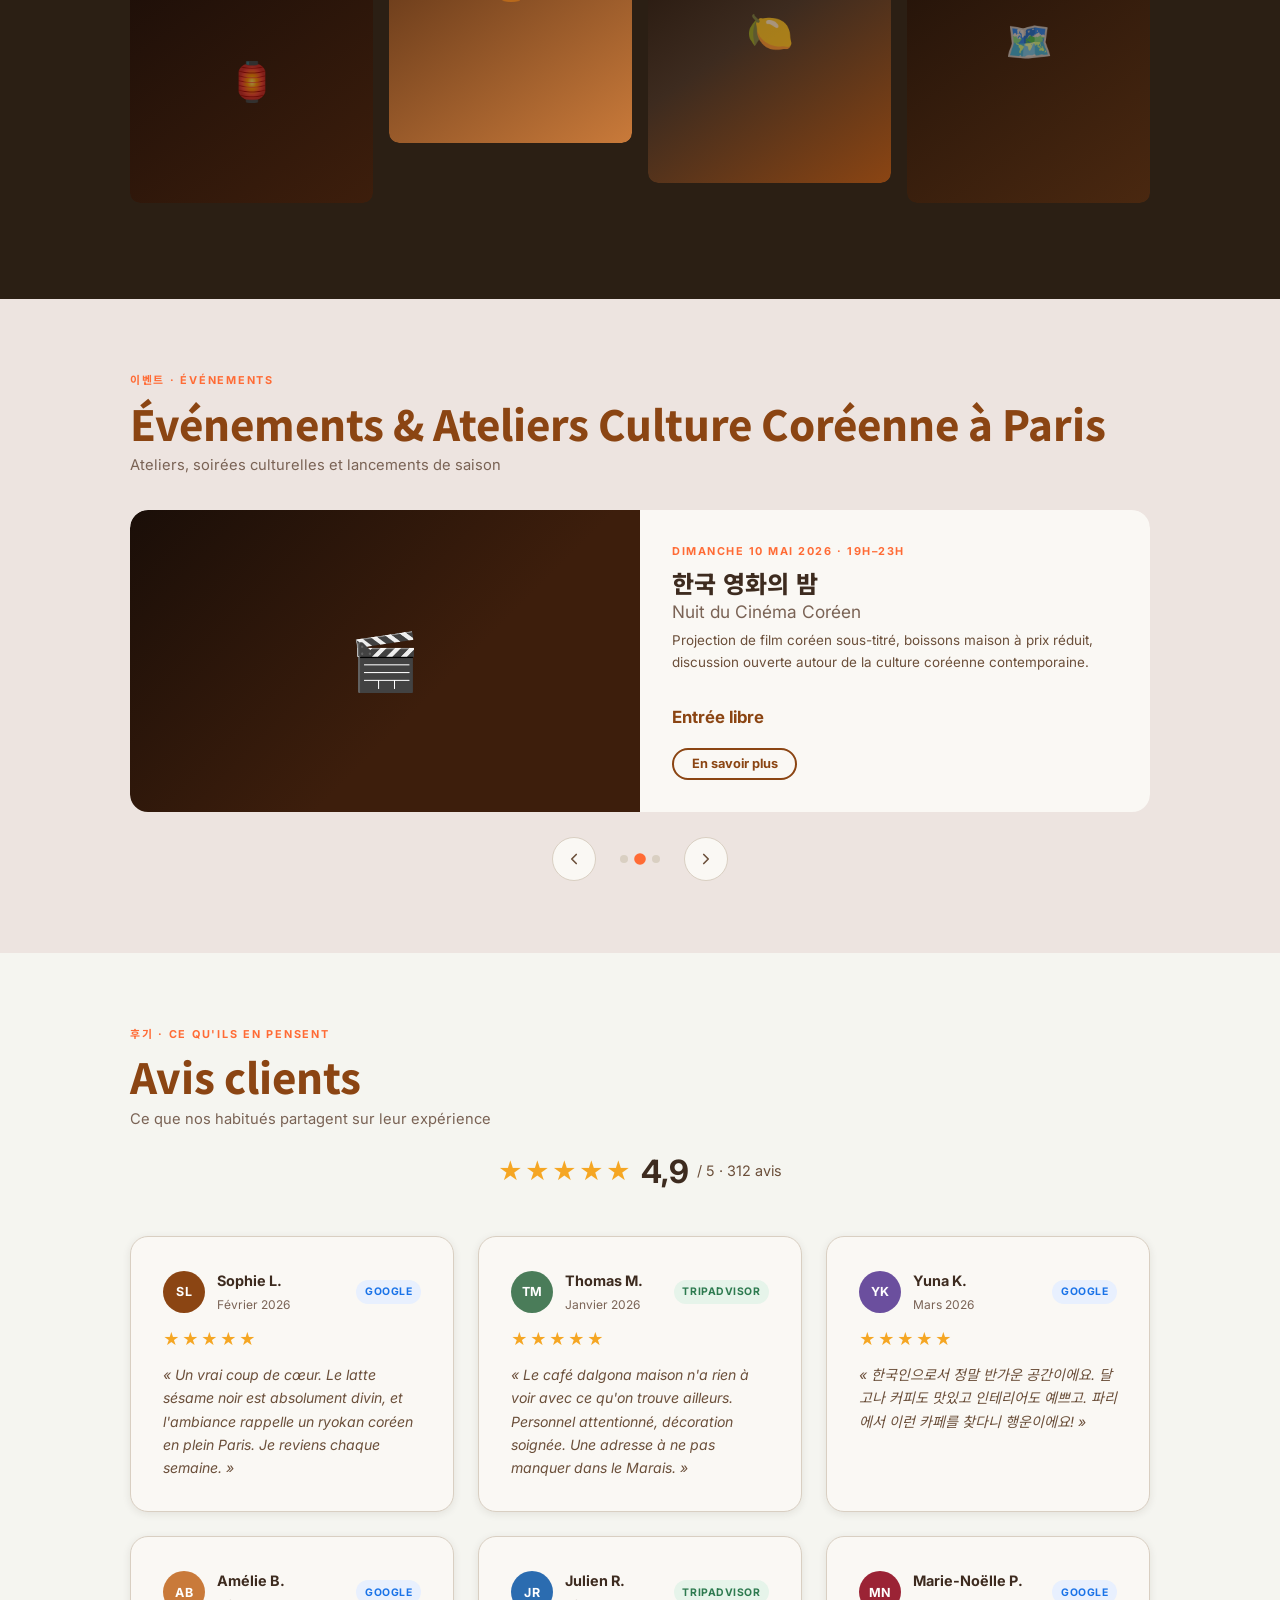
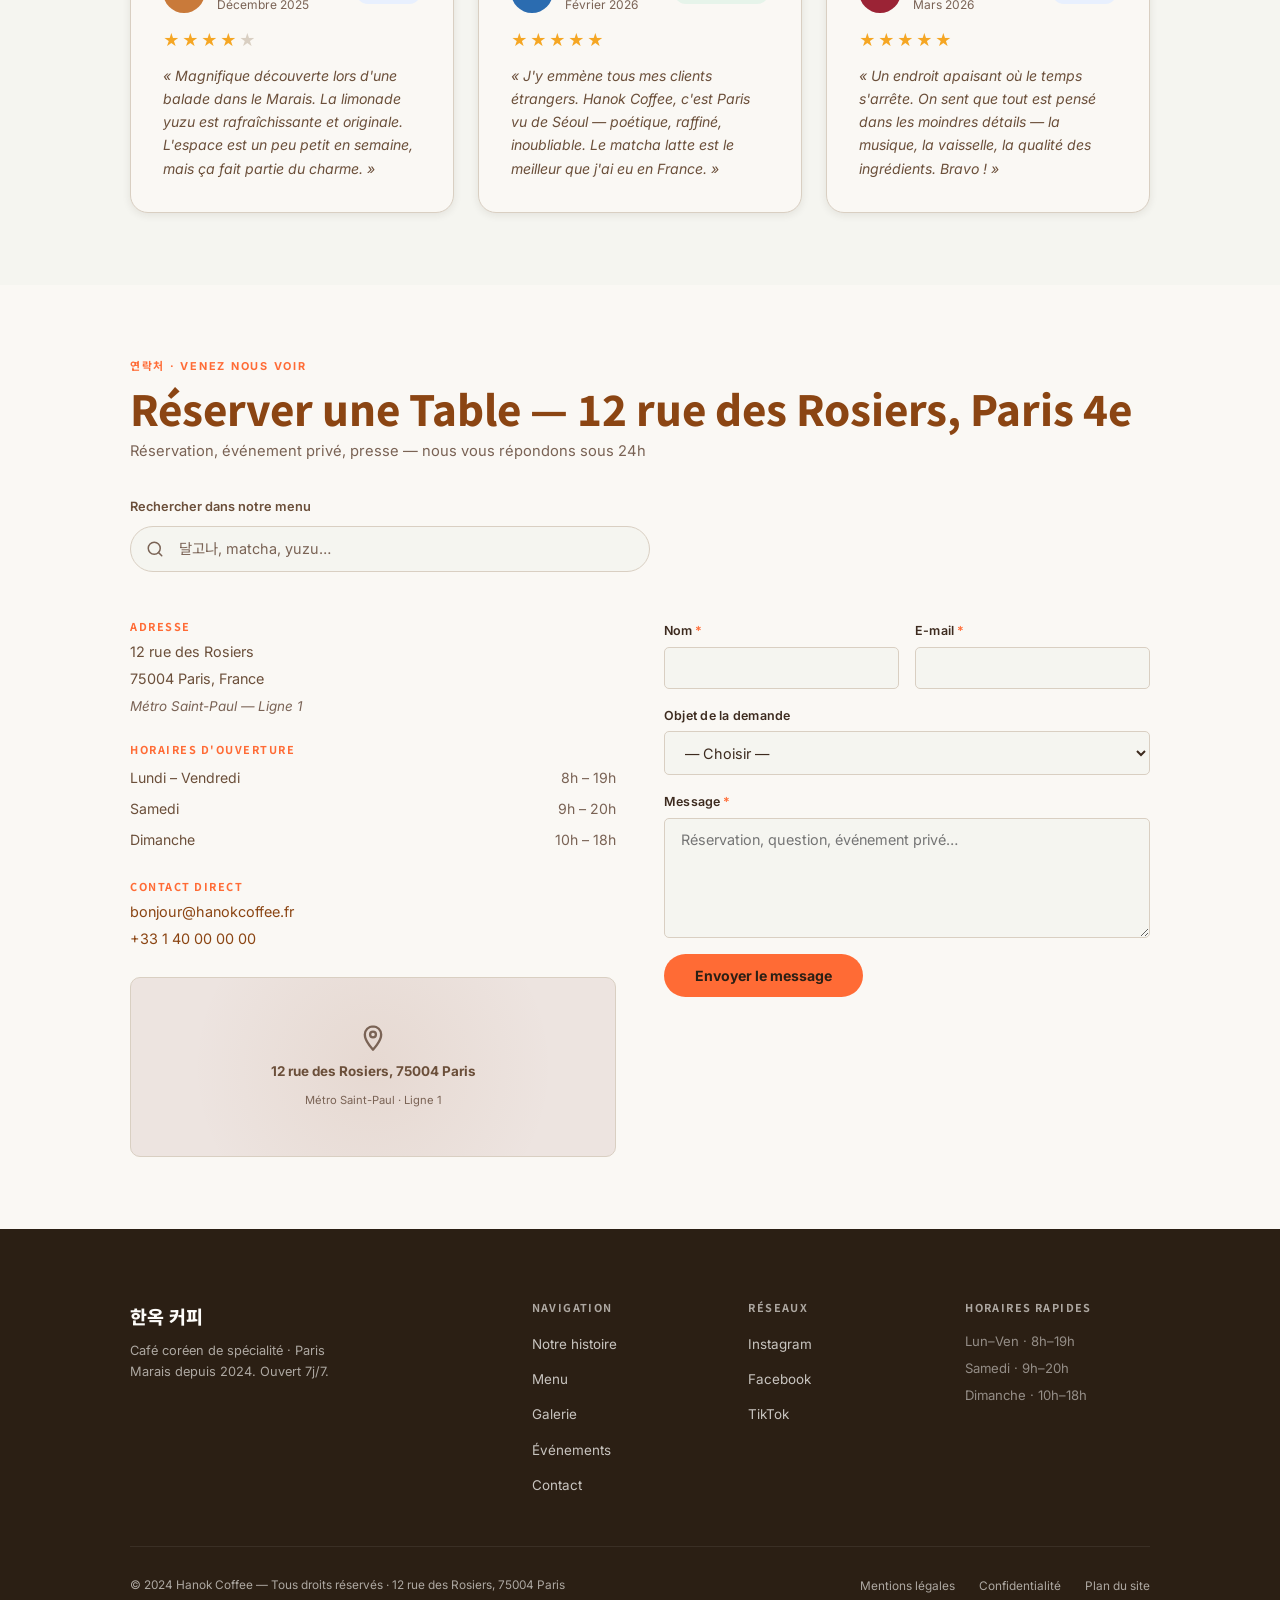
==== commit 608f653b: "fix(a11y): Lighthouse accessibility score 88→100 - aria-allowed-attr: add role="combobox" on search " ====
--- a/index.html
+++ b/index.html
@@ -91,7 +91,7 @@
   <!-- ── Header ──────────────────────────────────────────────── -->
   <header id="site-header" role="banner">
     <div class="container nav-inner">
-      <a href="#hero" class="nav-logo" aria-label="Hanok Coffee — retour en haut de page">
+      <a href="#hero" class="nav-logo" aria-label="한옥 커피 — Hanok Coffee, retour en haut de page">
         한옥<em> 커피</em>
       </a>
 
@@ -451,58 +451,58 @@
         </div>
 
         <!-- Masonry CSS — swap divs for real <img loading="lazy" decoding="async"> -->
-        <div class="gallery-grid" role="list" aria-label="Galerie photos de Hanok Coffee">
-
-          <figure class="gallery-item" role="listitem" data-reveal
+        <div class="gallery-grid" aria-label="Galerie photos de Hanok Coffee">
+
+          <figure class="gallery-item" data-reveal
                   aria-label="Café dalgona signature — mousse dorée sur lait froid"
                   data-caption="Café dalgona signature — mousse dorée sur lait froid">
             <div class="gallery-thumb p1" aria-hidden="true">☕</div>
             <figcaption class="sr-only">Café dalgona signature — mousse dorée sur lait froid</figcaption>
           </figure>
 
-          <figure class="gallery-item" role="listitem" data-reveal
+          <figure class="gallery-item" data-reveal
                   aria-label="Comptoir en bois massif, inspiré du mobilier hanok"
                   data-caption="Comptoir en bois massif, inspiré du mobilier hanok">
             <div class="gallery-thumb p2" aria-hidden="true">🏮</div>
             <figcaption class="sr-only">Comptoir en bois massif, inspiré du mobilier hanok</figcaption>
           </figure>
 
-          <figure class="gallery-item" role="listitem" data-reveal
+          <figure class="gallery-item" data-reveal
                   aria-label="Latte matcha, lait d'avoine, mousse légère"
                   data-caption="Latte matcha, lait d'avoine, mousse légère">
             <div class="gallery-thumb p3" aria-hidden="true">🍵</div>
             <figcaption class="sr-only">Latte matcha, lait d'avoine, mousse légère</figcaption>
           </figure>
 
-          <figure class="gallery-item" role="listitem" data-reveal
+          <figure class="gallery-item" data-reveal
                   aria-label="Yakgwa — biscuits traditionnels coréens au miel"
                   data-caption="Yakgwa — biscuits traditionnels coréens au miel">
             <div class="gallery-thumb p4" aria-hidden="true">🍯</div>
             <figcaption class="sr-only">Yakgwa — biscuits traditionnels coréens au miel</figcaption>
           </figure>
 
-          <figure class="gallery-item" role="listitem" data-reveal
+          <figure class="gallery-item" data-reveal
                   aria-label="Vue intérieure — lumière naturelle et bois chaud"
                   data-caption="Vue intérieure — lumière naturelle et bois chaud">
             <div class="gallery-thumb p5" aria-hidden="true">🪔</div>
             <figcaption class="sr-only">Vue intérieure — lumière naturelle et bois chaud</figcaption>
           </figure>
 
-          <figure class="gallery-item" role="listitem" data-reveal
+          <figure class="gallery-item" data-reveal
                   aria-label="Limonade yuzu — fraîcheur acidulée de Corée"
                   data-caption="Limonade yuzu — fraîcheur acidulée de Corée">
             <div class="gallery-thumb p6" aria-hidden="true">🍋</div>
             <figcaption class="sr-only">Limonade yuzu — fraîcheur acidulée de Corée</figcaption>
           </figure>
 
-          <figure class="gallery-item" role="listitem" data-reveal
+          <figure class="gallery-item" data-reveal
                   aria-label="Mini patbingsu — glace pilée et haricots rouges"
                   data-caption="Mini patbingsu — glace pilée et haricots rouges">
             <div class="gallery-thumb p7" aria-hidden="true">❄️</div>
             <figcaption class="sr-only">Mini patbingsu — glace pilée et haricots rouges</figcaption>
           </figure>
 
-          <figure class="gallery-item" role="listitem" data-reveal
+          <figure class="gallery-item" data-reveal
                   aria-label="12 rue des Rosiers, au cœur du Marais parisien"
                   data-caption="12 rue des Rosiers, au cœur du Marais parisien">
             <div class="gallery-thumb p8" aria-hidden="true">🗺️</div>
@@ -731,6 +731,7 @@
               <circle cx="11" cy="11" r="8"/><line x1="21" y1="21" x2="16.65" y2="16.65"/>
             </svg>
             <input type="search" id="menu-search"
+                   role="combobox"
                    name="menu-search"
                    placeholder="달고나, matcha, yuzu…"
                    autocomplete="off"
--- a/style.css
+++ b/style.css
@@ -423,7 +423,7 @@
 }
 .btn:active { transform: scale(.96); }
 
-.btn-primary { background: var(--c-hot); color: var(--c-white); }
+.btn-primary { background: var(--c-hot); color: var(--c-bg-dark); }
 .btn-primary:hover {
   background: #e8541e;
   box-shadow: 0 6px 24px rgba(255,107,53,.38);
@@ -1183,7 +1183,7 @@
 .footer-logo em { font-style: normal; color: var(--c-hot); }
 .footer-tagline {
   font-size: .8rem;
-  color: rgba(253,252,249,.36);
+  color: rgba(253,252,249,.62);
   max-width: 220px;
   line-height: 1.65;
   margin-top: .25rem;
@@ -1194,13 +1194,13 @@
   font-weight: 700;
   letter-spacing: .13em;
   text-transform: uppercase;
-  color: rgba(253,252,249,.38);
+  color: rgba(253,252,249,.62);
   margin-bottom: var(--sp-2);
 }
 .footer-col ul { display: flex; flex-direction: column; gap: var(--sp-1); }
 .footer-col a {
   font-size: .84rem;
-  color: rgba(253,252,249,.56);
+  color: rgba(253,252,249,.75);
   text-decoration: none;
   transition: color var(--dur);
 }
@@ -1216,15 +1216,15 @@
 @media (min-width: 580px) {
   .footer-bottom { flex-direction: row; justify-content: space-between; align-items: center; }
 }
-.footer-copy { font-size: .74rem; color: rgba(253,252,249,.24); }
+.footer-copy { font-size: .74rem; color: rgba(253,252,249,.62); }
 .footer-legal { display: flex; gap: var(--sp-3); flex-wrap: wrap; }
 .footer-legal a {
   font-size: .74rem;
-  color: rgba(253,252,249,.3);
+  color: rgba(253,252,249,.62);
   text-decoration: none;
   transition: color var(--dur);
 }
-.footer-legal a:hover { color: rgba(253,252,249,.8); }
+.footer-legal a:hover { color: var(--c-white); }
 
 /* ── 15. Fox mascot ──────────────────────────────────────────────*/
 #fox-wrapper {
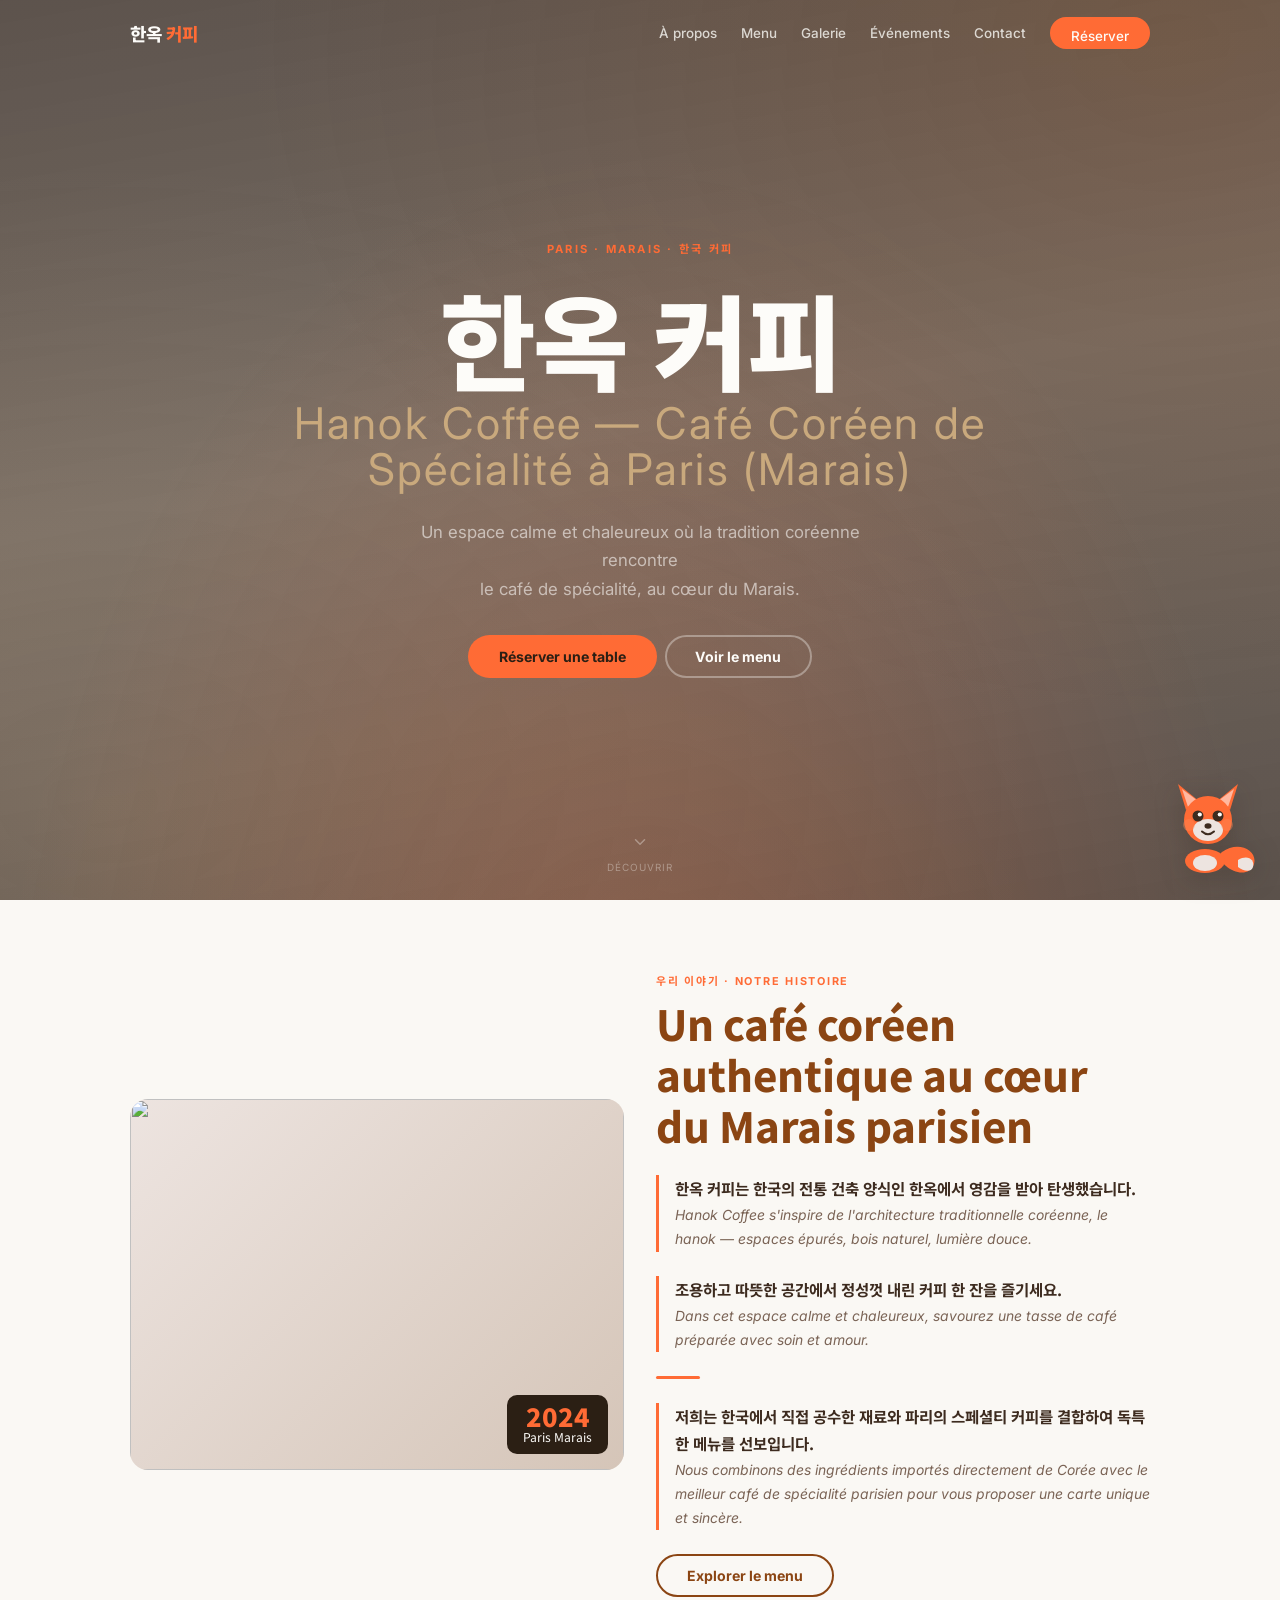
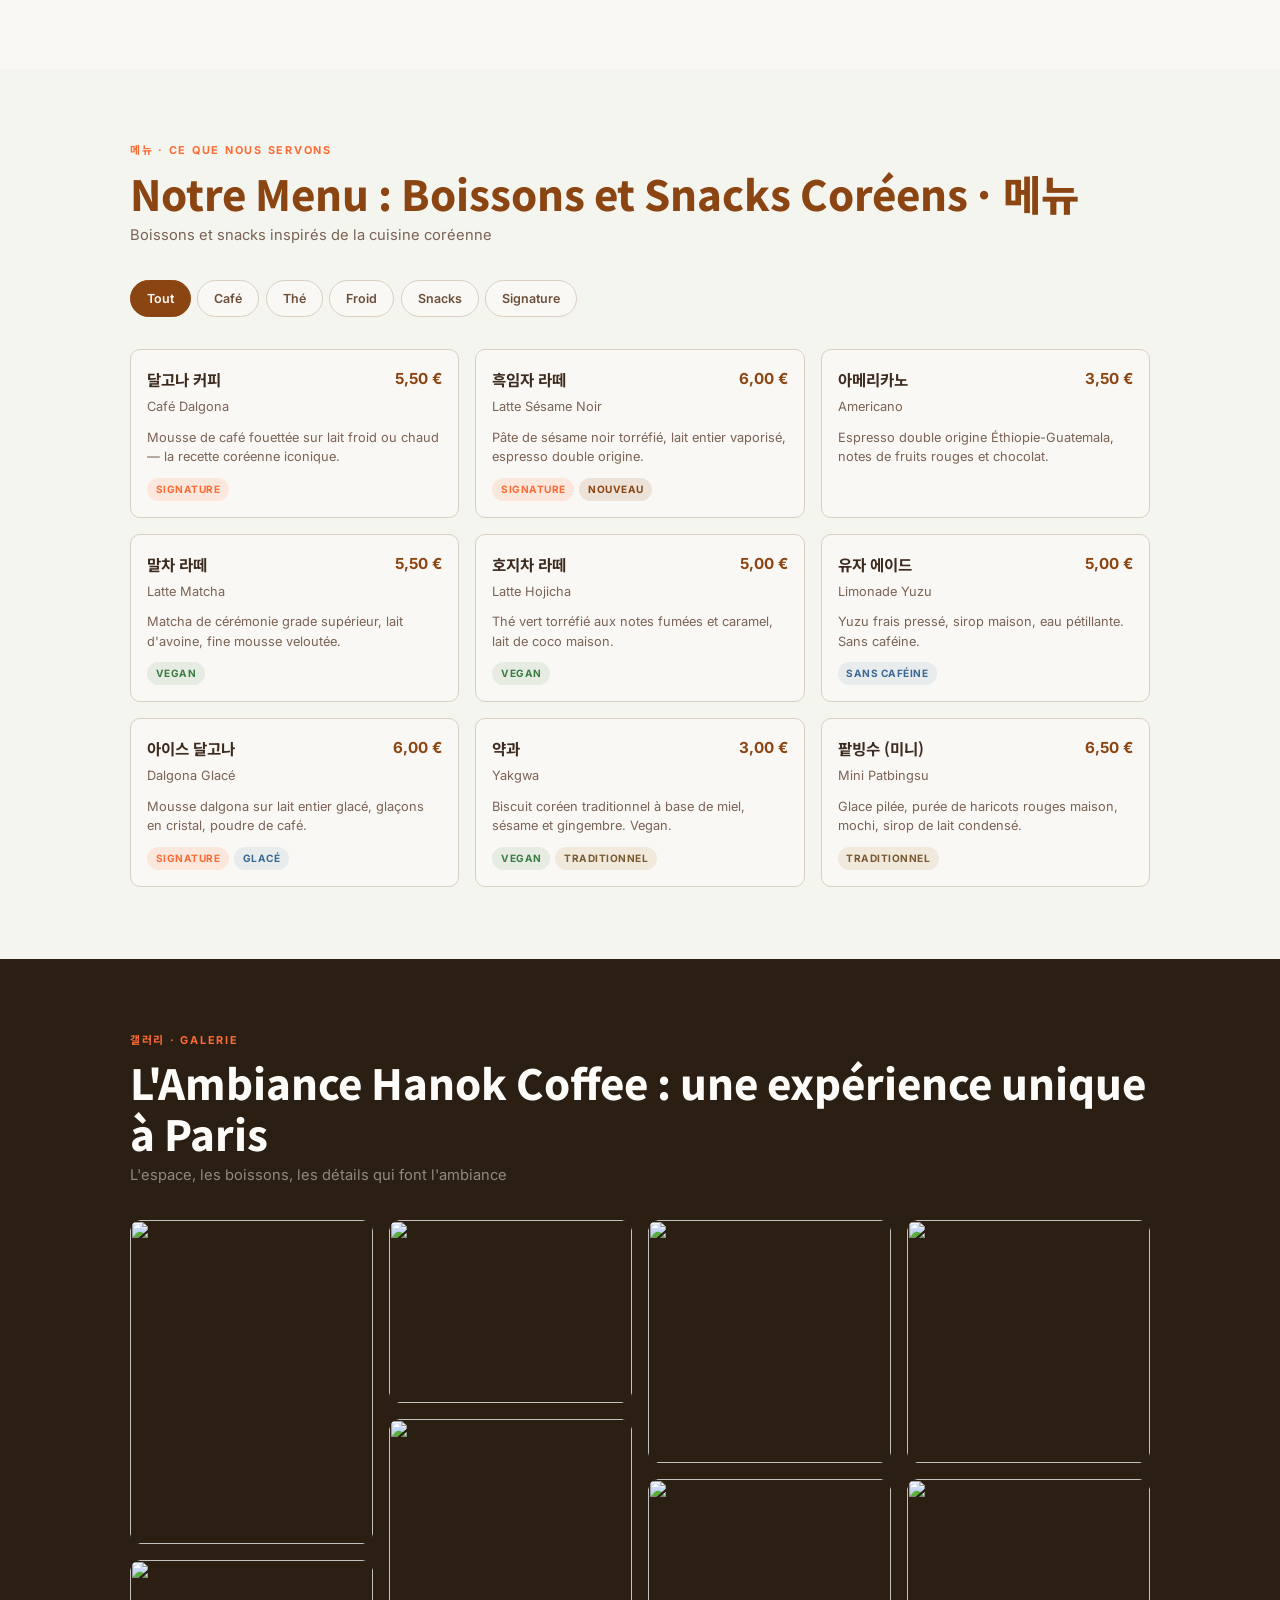
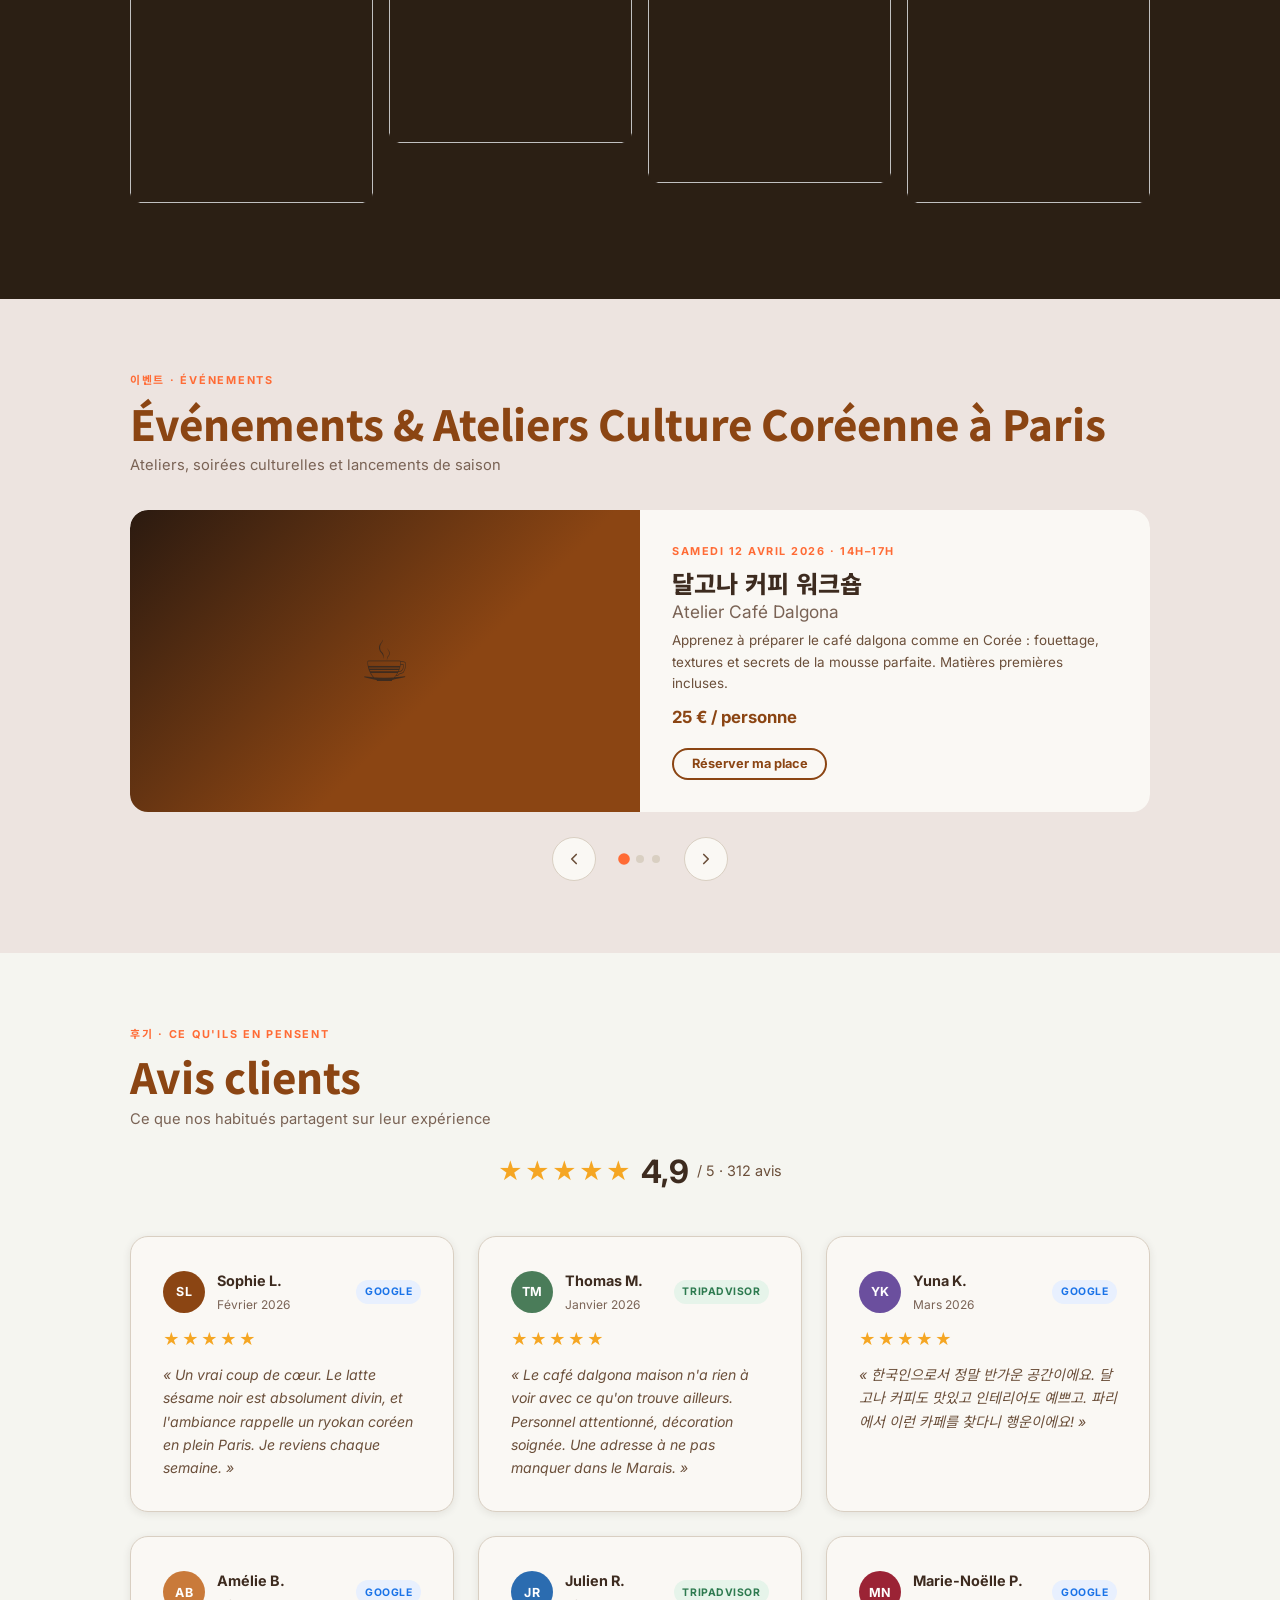
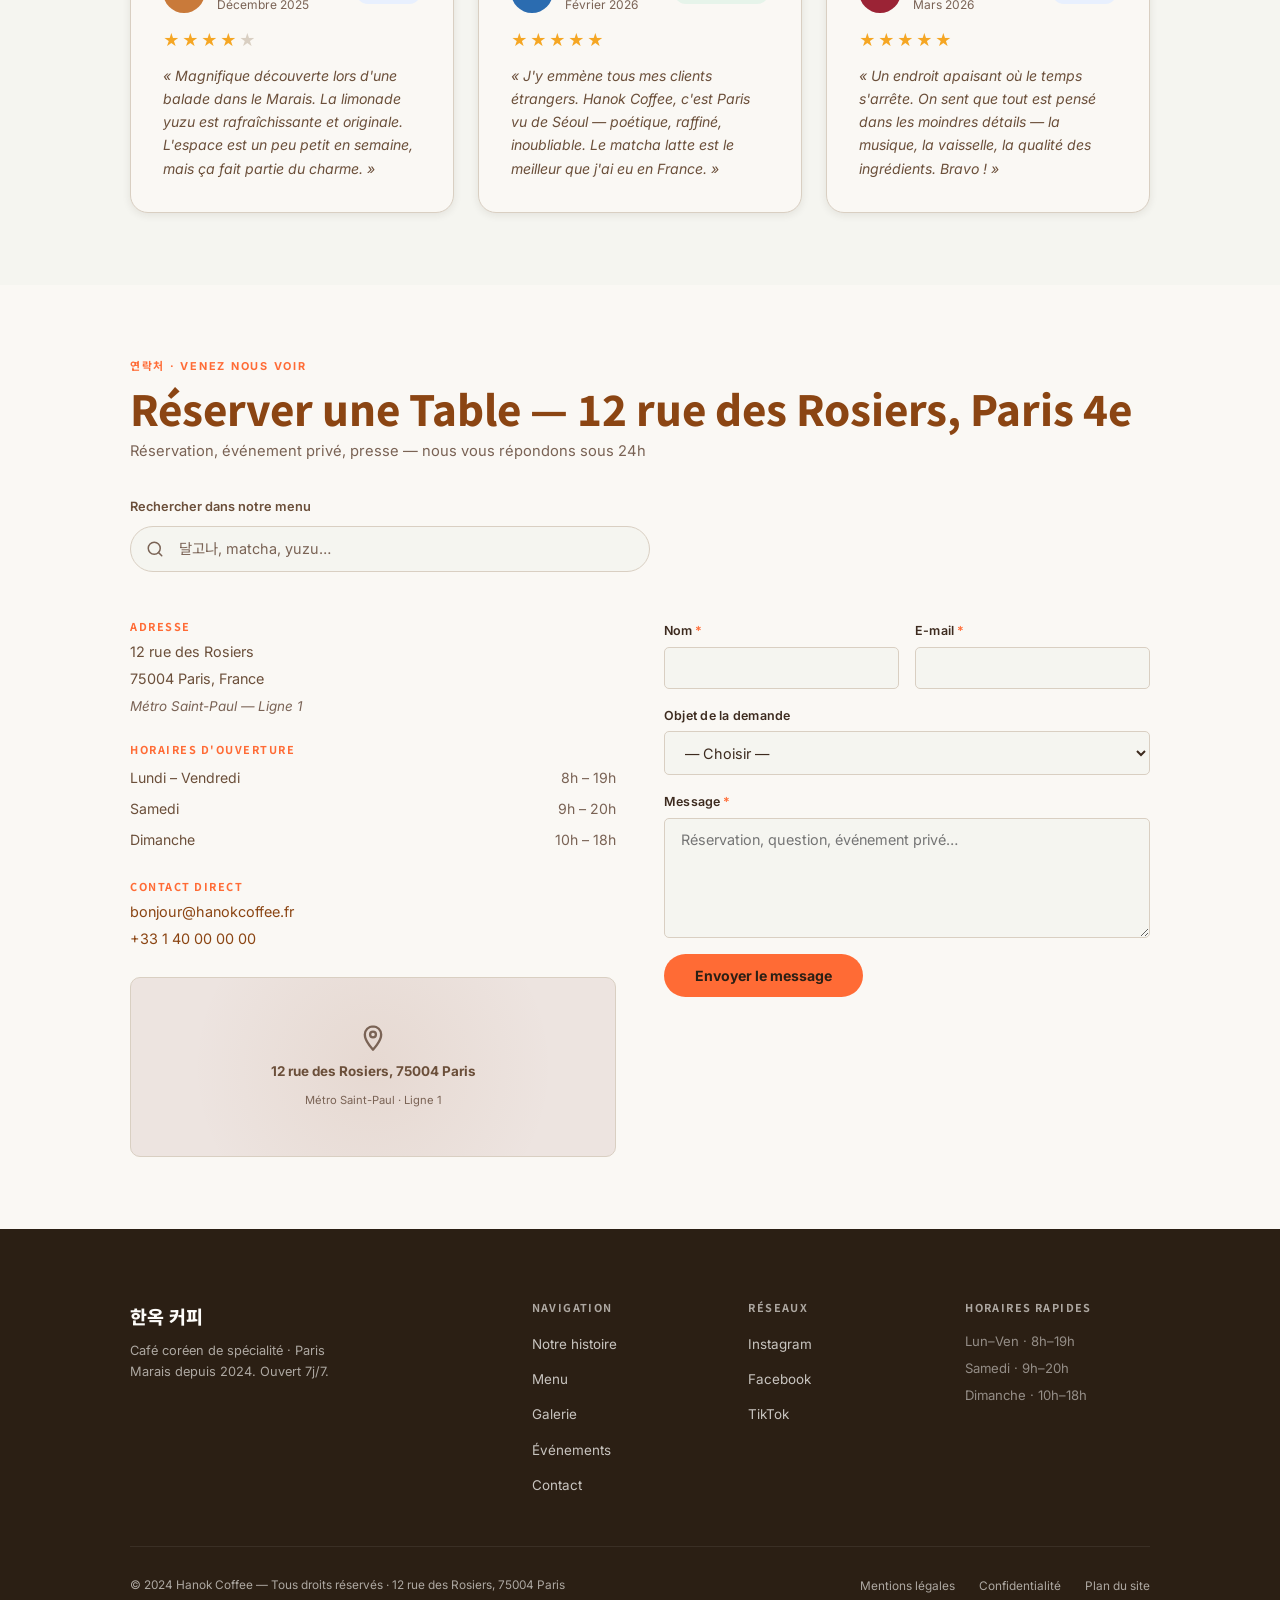
==== commit f41d55ef: "feat(photos): replace emoji placeholders with real Pexels photos Hero: Cozy artisan coffee shop inte" ====
--- a/index.html
+++ b/index.html
@@ -9,6 +9,9 @@
   <title>Hanok Coffee Paris | Café Coréen de Spécialité – Marais 75004</title>
   <meta name="description" content="Découvrez Hanok Coffee, café coréen de spécialité au cœur du Marais (Paris 4e). Café dalgona, latte sésame noir, yakgwa et boissons coréennes uniques. Ouvert 7j/7 — 12 rue des Rosiers.">
   <meta name="robots" content="index, follow">
+  <meta name="keywords" content="café coréen Paris, café spécialité Marais, café dalgona Paris, latte sésame noir, latte matcha Paris, yakgwa, limonade yuzu, café coréen 75004, Hanok Coffee, brunch coréen Paris">
+  <meta name="author" content="Hanok Coffee">
+  <meta name="publisher" content="Hanok Coffee">
   <link rel="canonical" href="https://hanockcoffeeshop.netlify.app/">
 
   <!-- Open Graph -->
@@ -166,7 +169,8 @@
         <div class="about-grid">
 
           <figure class="about-visual" role="img" aria-label="Intérieur chaleureux de Hanok Coffee, mobilier en bois coréen traditionnel" data-reveal>
-            ☕
+            <img src="https://images.pexels.com/photos/31663811/pexels-photo-31663811.jpeg?auto=compress&cs=tinysrgb&w=800&h=600&fit=crop"
+                 alt="" loading="lazy" decoding="async" width="800" height="600">
             <div class="about-badge">
               <strong>2024</strong>
               Paris Marais
@@ -456,56 +460,56 @@
           <figure class="gallery-item" data-reveal
                   aria-label="Café dalgona signature — mousse dorée sur lait froid"
                   data-caption="Café dalgona signature — mousse dorée sur lait froid">
-            <div class="gallery-thumb p1" aria-hidden="true">☕</div>
+            <div class="gallery-thumb p1" aria-hidden="true"><img src="https://images.pexels.com/photos/17558646/pexels-photo-17558646.jpeg?auto=compress&cs=tinysrgb&w=600&h=800&fit=crop" alt="" loading="lazy" decoding="async"></div>
             <figcaption class="sr-only">Café dalgona signature — mousse dorée sur lait froid</figcaption>
           </figure>
 
           <figure class="gallery-item" data-reveal
                   aria-label="Comptoir en bois massif, inspiré du mobilier hanok"
                   data-caption="Comptoir en bois massif, inspiré du mobilier hanok">
-            <div class="gallery-thumb p2" aria-hidden="true">🏮</div>
+            <div class="gallery-thumb p2" aria-hidden="true"><img src="https://images.pexels.com/photos/31735995/pexels-photo-31735995.jpeg?auto=compress&cs=tinysrgb&w=700&h=700&fit=crop" alt="" loading="lazy" decoding="async"></div>
             <figcaption class="sr-only">Comptoir en bois massif, inspiré du mobilier hanok</figcaption>
           </figure>
 
           <figure class="gallery-item" data-reveal
                   aria-label="Latte matcha, lait d'avoine, mousse légère"
                   data-caption="Latte matcha, lait d'avoine, mousse légère">
-            <div class="gallery-thumb p3" aria-hidden="true">🍵</div>
+            <div class="gallery-thumb p3" aria-hidden="true"><img src="https://images.pexels.com/photos/5168518/pexels-photo-5168518.jpeg?auto=compress&cs=tinysrgb&w=800&h=600&fit=crop" alt="" loading="lazy" decoding="async"></div>
             <figcaption class="sr-only">Latte matcha, lait d'avoine, mousse légère</figcaption>
           </figure>
 
           <figure class="gallery-item" data-reveal
                   aria-label="Yakgwa — biscuits traditionnels coréens au miel"
                   data-caption="Yakgwa — biscuits traditionnels coréens au miel">
-            <div class="gallery-thumb p4" aria-hidden="true">🍯</div>
+            <div class="gallery-thumb p4" aria-hidden="true"><img src="https://images.pexels.com/photos/4913361/pexels-photo-4913361.jpeg?auto=compress&cs=tinysrgb&w=600&h=800&fit=crop" alt="" loading="lazy" decoding="async"></div>
             <figcaption class="sr-only">Yakgwa — biscuits traditionnels coréens au miel</figcaption>
           </figure>
 
           <figure class="gallery-item" data-reveal
                   aria-label="Vue intérieure — lumière naturelle et bois chaud"
                   data-caption="Vue intérieure — lumière naturelle et bois chaud">
-            <div class="gallery-thumb p5" aria-hidden="true">🪔</div>
+            <div class="gallery-thumb p5" aria-hidden="true"><img src="https://images.pexels.com/photos/3887985/pexels-photo-3887985.jpeg?auto=compress&cs=tinysrgb&w=700&h=700&fit=crop" alt="" loading="lazy" decoding="async"></div>
             <figcaption class="sr-only">Vue intérieure — lumière naturelle et bois chaud</figcaption>
           </figure>
 
           <figure class="gallery-item" data-reveal
                   aria-label="Limonade yuzu — fraîcheur acidulée de Corée"
                   data-caption="Limonade yuzu — fraîcheur acidulée de Corée">
-            <div class="gallery-thumb p6" aria-hidden="true">🍋</div>
+            <div class="gallery-thumb p6" aria-hidden="true"><img src="https://images.pexels.com/photos/5946627/pexels-photo-5946627.jpeg?auto=compress&cs=tinysrgb&w=640&h=800&fit=crop" alt="" loading="lazy" decoding="async"></div>
             <figcaption class="sr-only">Limonade yuzu — fraîcheur acidulée de Corée</figcaption>
           </figure>
 
           <figure class="gallery-item" data-reveal
                   aria-label="Mini patbingsu — glace pilée et haricots rouges"
                   data-caption="Mini patbingsu — glace pilée et haricots rouges">
-            <div class="gallery-thumb p7" aria-hidden="true">❄️</div>
+            <div class="gallery-thumb p7" aria-hidden="true"><img src="https://images.pexels.com/photos/32599371/pexels-photo-32599371.jpeg?auto=compress&cs=tinysrgb&w=700&h=700&fit=crop" alt="" loading="lazy" decoding="async"></div>
             <figcaption class="sr-only">Mini patbingsu — glace pilée et haricots rouges</figcaption>
           </figure>
 
           <figure class="gallery-item" data-reveal
                   aria-label="12 rue des Rosiers, au cœur du Marais parisien"
                   data-caption="12 rue des Rosiers, au cœur du Marais parisien">
-            <div class="gallery-thumb p8" aria-hidden="true">🗺️</div>
+            <div class="gallery-thumb p8" aria-hidden="true"><img src="https://images.pexels.com/photos/30243614/pexels-photo-30243614.jpeg?auto=compress&cs=tinysrgb&w=600&h=800&fit=crop" alt="" loading="lazy" decoding="async"></div>
             <figcaption class="sr-only">12 rue des Rosiers, au cœur du Marais parisien</figcaption>
           </figure>
 
--- a/style.css
+++ b/style.css
@@ -309,15 +309,12 @@
   inset: -15%;
   will-change: transform;
   background:
-    radial-gradient(ellipse at 50% 110%, rgba(255,107,53,.2) 0%, transparent 55%),
-    radial-gradient(ellipse at 18% 80%,  rgba(201,169,125,.14) 0%, transparent 48%),
-    radial-gradient(ellipse at 82% 15%,  rgba(139,69,19,.18) 0%, transparent 48%),
-    repeating-linear-gradient(0deg,   transparent 0, transparent 49px, rgba(255,107,53,.025) 50px),
-    repeating-linear-gradient(90deg,  transparent 0, transparent 49px, rgba(255,107,53,.025) 50px),
-    linear-gradient(170deg, #1C0F08 0%, #2B1A10 48%, #1A0D06 100%);
-}
-/* Swap for real image:
-   .hero-bg { background: url('../images/hero.jpg') center/cover no-repeat, #1C0F08; } */
+    radial-gradient(ellipse at 50% 110%, rgba(255,107,53,.25) 0%, transparent 55%),
+    radial-gradient(ellipse at 18% 80%,  rgba(201,169,125,.18) 0%, transparent 48%),
+    radial-gradient(ellipse at 82% 15%,  rgba(139,69,19,.22) 0%, transparent 48%),
+    linear-gradient(170deg, rgba(28,15,8,.74) 0%, rgba(43,26,16,.62) 48%, rgba(26,13,6,.74) 100%),
+    url('https://images.pexels.com/photos/34094297/pexels-photo-34094297.jpeg?auto=compress&cs=tinysrgb&w=1600') center/cover no-repeat;
+}
 
 .hero-inner {
   position: relative;
@@ -463,9 +460,15 @@
   aspect-ratio: 4/3;
   background: linear-gradient(135deg, var(--c-bg-warm) 0%, #d5c5b8 100%);
   display: flex;
-  align-items: center;
-  justify-content: center;
-  font-size: 5rem;
+}
+.about-visual img {
+  position: absolute;
+  inset: 0;
+  width: 100%;
+  height: 100%;
+  object-fit: cover;
+  object-position: center;
+  border-radius: inherit;
 }
 .about-badge {
   position: absolute;
@@ -670,26 +673,32 @@
 @media (min-width: 640px) { .gallery-item { margin-bottom: var(--sp-2); } }
 
 .gallery-thumb {
-  display: flex;
-  align-items: center;
-  justify-content: center;
+  position: relative;
+  display: block;
   width: 100%;
-  font-size: clamp(1.6rem, 4vw, 2.4rem);
   border-radius: var(--r-md);
+  overflow: hidden;
+  background: #2b1f14;
+}
+.gallery-thumb img {
+  display: block;
+  width: 100%;
+  height: 100%;
+  object-fit: cover;
+  object-position: center;
   transition: transform .45s var(--ease);
-  color: rgba(253,252,249,.55);
-}
-.gallery-item:hover .gallery-thumb { transform: scale(1.05); }
-
-/* CSS gradient placeholders — swap for real <img> */
-.gallery-thumb.p1 { aspect-ratio: 3/4; background: linear-gradient(145deg,#2b1510,#5a2e12); }
-.gallery-thumb.p2 { aspect-ratio: 1/1; background: linear-gradient(145deg,#1c0e08,#3d1e0c); }
-.gallery-thumb.p3 { aspect-ratio: 4/3; background: linear-gradient(145deg,#2a1a0e,#8b4513 55%,#5a2e12); }
-.gallery-thumb.p4 { aspect-ratio: 3/4; background: linear-gradient(145deg,#3d1e0c,#c97a3a); }
-.gallery-thumb.p5 { aspect-ratio: 1/1; background: linear-gradient(145deg,#2b1f14,#5a3d28); }
-.gallery-thumb.p6 { aspect-ratio: 4/5; background: linear-gradient(145deg,#1a0e06,#3d2b1f 48%,#8b4513); }
-.gallery-thumb.p7 { aspect-ratio: 1/1; background: linear-gradient(145deg,#5a2e12,#c97a3a); }
-.gallery-thumb.p8 { aspect-ratio: 3/4; background: linear-gradient(145deg,#1c0f08,#4a2810); }
+  border-radius: inherit;
+}
+.gallery-item:hover .gallery-thumb img { transform: scale(1.05); }
+
+.gallery-thumb.p1 { aspect-ratio: 3/4; }
+.gallery-thumb.p2 { aspect-ratio: 1/1; }
+.gallery-thumb.p3 { aspect-ratio: 4/3; }
+.gallery-thumb.p4 { aspect-ratio: 3/4; }
+.gallery-thumb.p5 { aspect-ratio: 1/1; }
+.gallery-thumb.p6 { aspect-ratio: 4/5; }
+.gallery-thumb.p7 { aspect-ratio: 1/1; }
+.gallery-thumb.p8 { aspect-ratio: 3/4; }
 
 /* Lightbox dialog */
 #lightbox {
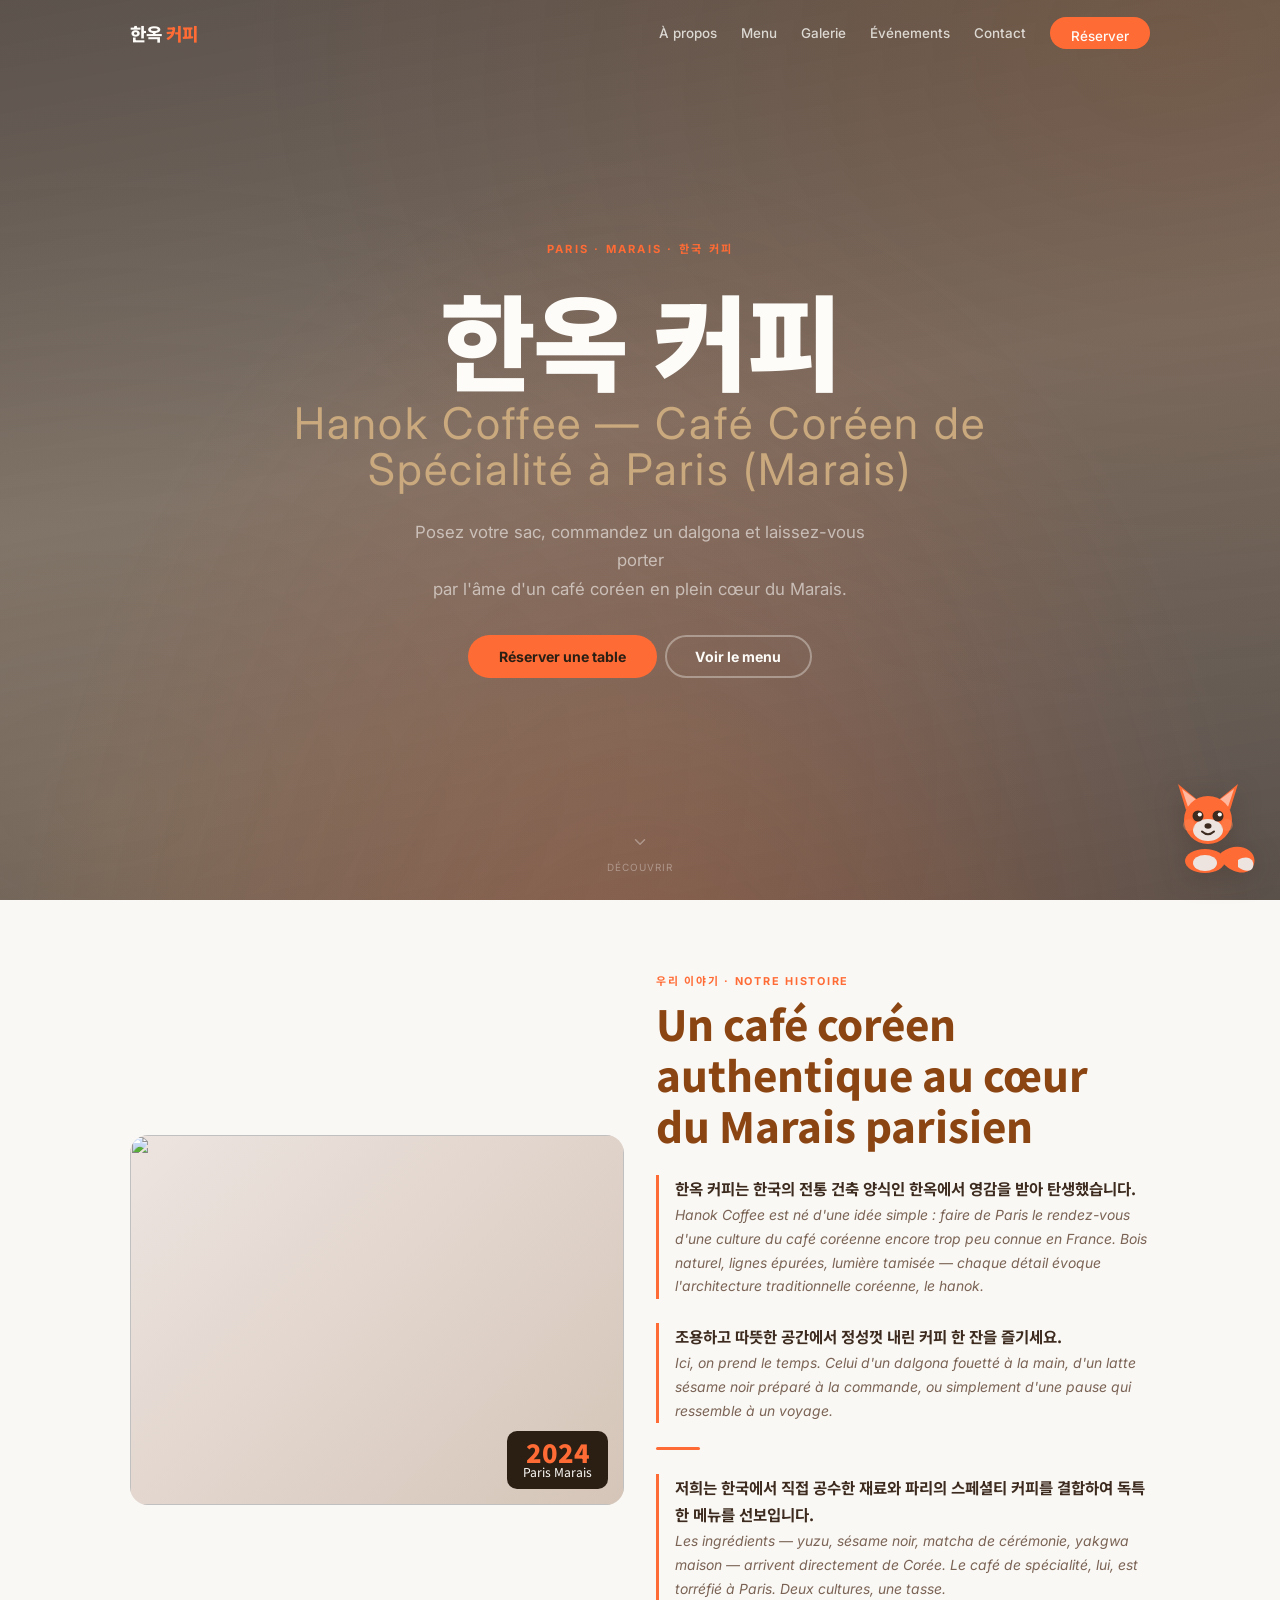
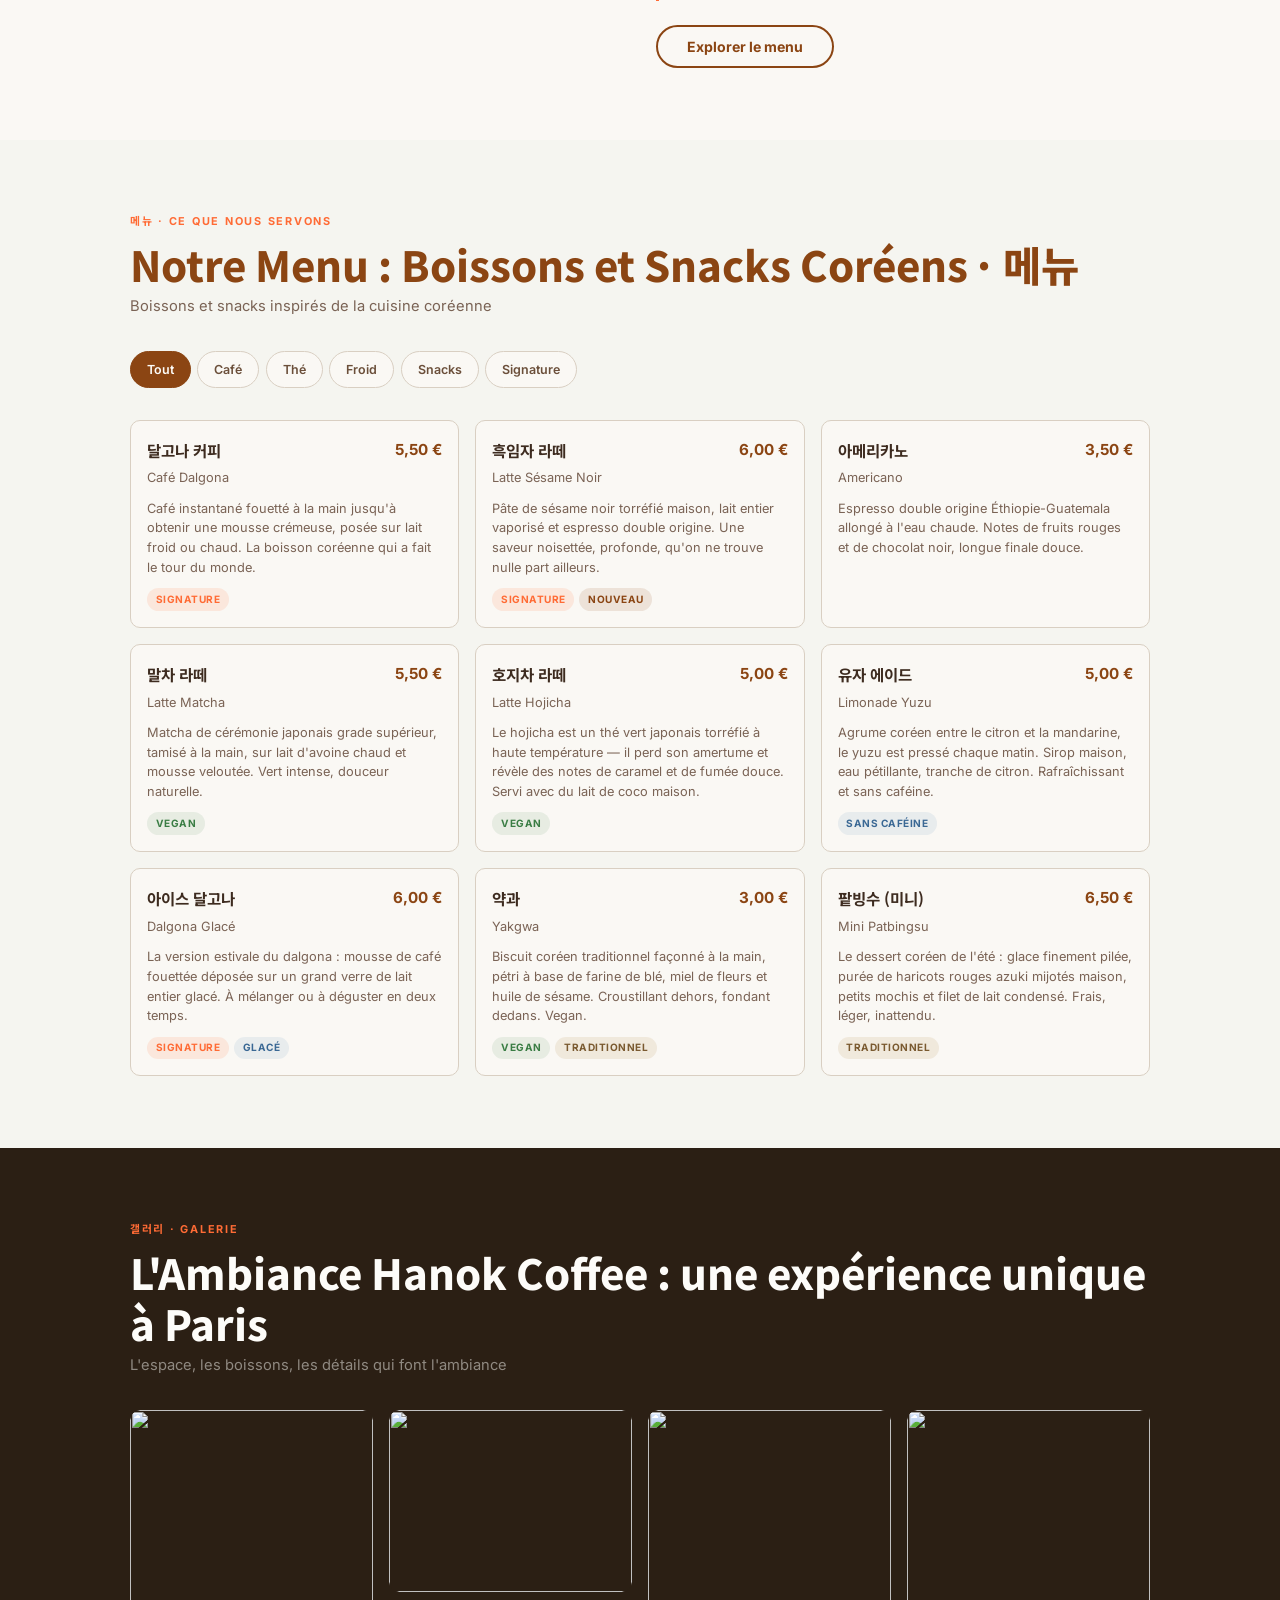
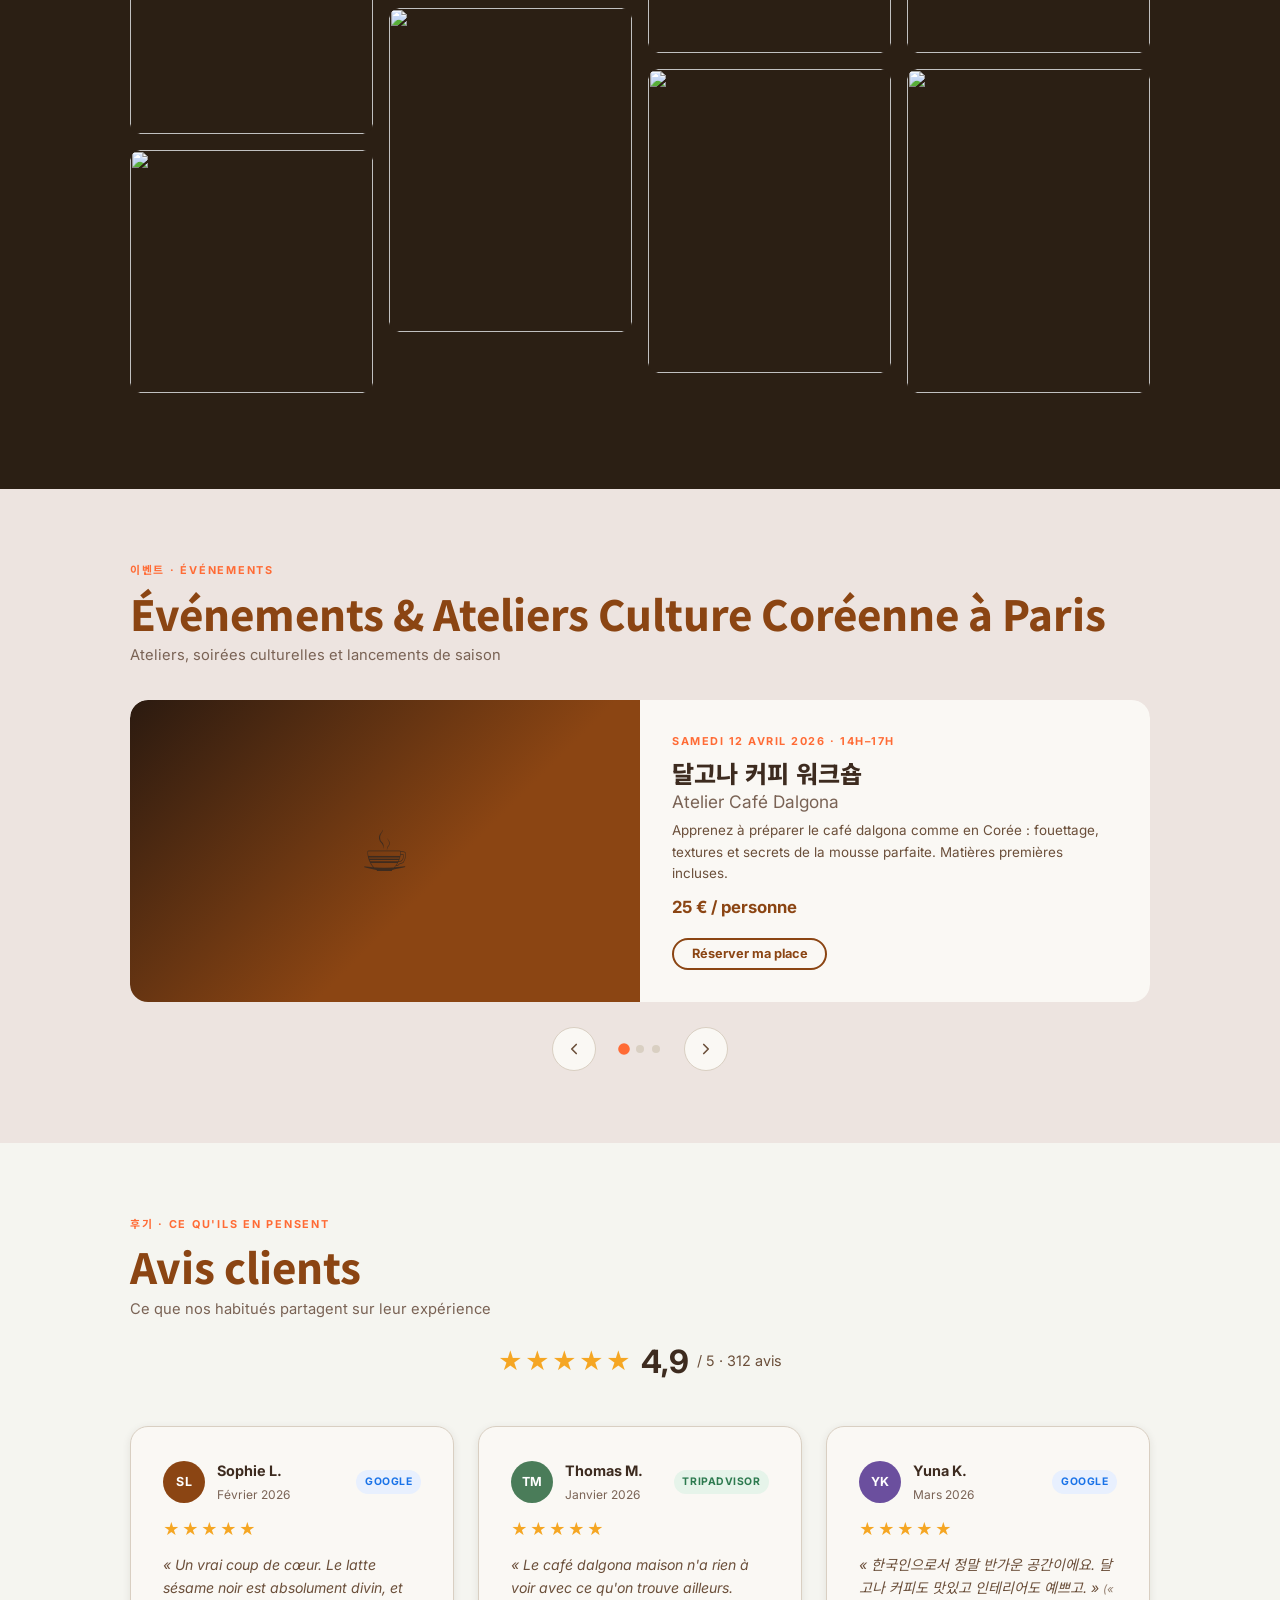
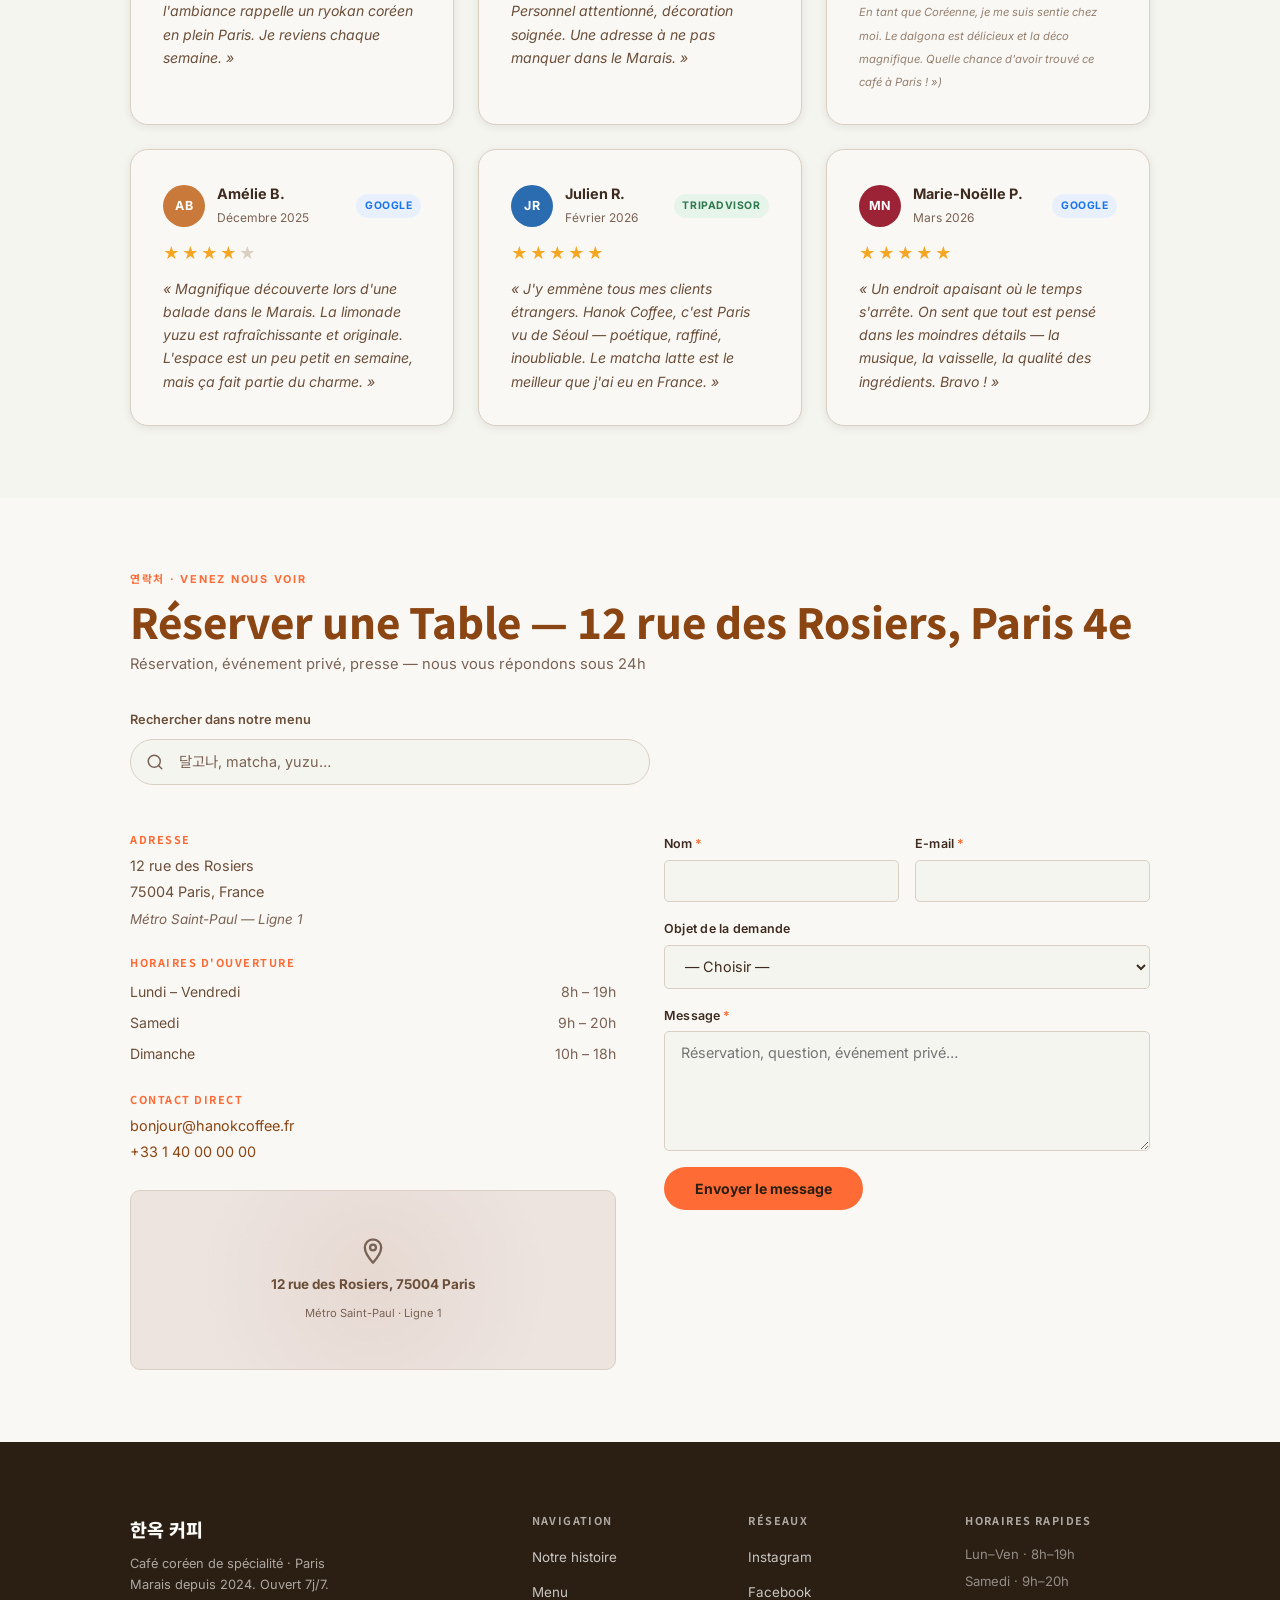
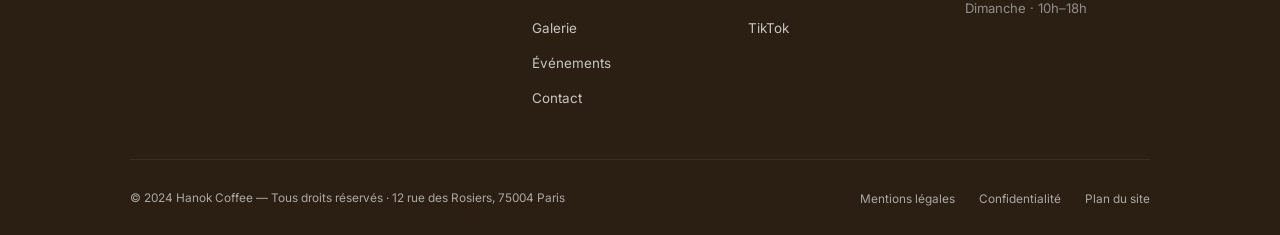
==== commit 7fc5c75d: "content: rewrite all page texts for clarity and personality Hero: replace generic tagline with an in" ====
--- a/index.html
+++ b/index.html
@@ -145,8 +145,8 @@
         </h1>
 
         <p class="hero-desc">
-          Un espace calme et chaleureux où la tradition coréenne rencontre<br>
-          le café de spécialité, au cœur du Marais.
+          Posez votre sac, commandez un dalgona et laissez-vous porter<br>
+          par l'âme d'un café coréen en plein cœur du Marais.
         </p>
 
         <div class="hero-actions">
@@ -185,19 +185,19 @@
 
             <div class="bilingual">
               <span class="txt-ko" lang="ko">한옥 커피는 한국의 전통 건축 양식인 한옥에서 영감을 받아 탄생했습니다.</span>
-              <span class="txt-fr">Hanok Coffee s'inspire de l'architecture traditionnelle coréenne, le hanok — espaces épurés, bois naturel, lumière douce.</span>
+              <span class="txt-fr">Hanok Coffee est né d'une idée simple : faire de Paris le rendez-vous d'une culture du café coréenne encore trop peu connue en France. Bois naturel, lignes épurées, lumière tamisée — chaque détail évoque l'architecture traditionnelle coréenne, le <em>hanok</em>.</span>
             </div>
 
             <div class="bilingual">
               <span class="txt-ko" lang="ko">조용하고 따뜻한 공간에서 정성껏 내린 커피 한 잔을 즐기세요.</span>
-              <span class="txt-fr">Dans cet espace calme et chaleureux, savourez une tasse de café préparée avec soin et amour.</span>
+              <span class="txt-fr">Ici, on prend le temps. Celui d'un dalgona fouetté à la main, d'un latte sésame noir préparé à la commande, ou simplement d'une pause qui ressemble à un voyage.</span>
             </div>
 
             <div class="divider" aria-hidden="true"></div>
 
             <div class="bilingual">
               <span class="txt-ko" lang="ko">저희는 한국에서 직접 공수한 재료와 파리의 스페셜티 커피를 결합하여 독특한 메뉴를 선보입니다.</span>
-              <span class="txt-fr">Nous combinons des ingrédients importés directement de Corée avec le meilleur café de spécialité parisien pour vous proposer une carte unique et sincère.</span>
+              <span class="txt-fr">Les ingrédients — yuzu, sésame noir, matcha de cérémonie, yakgwa maison — arrivent directement de Corée. Le café de spécialité, lui, est torréfié à Paris. Deux cultures, une tasse.</span>
             </div>
 
             <div style="margin-top:1.5rem;">
@@ -252,7 +252,7 @@
               </div>
               <span class="menu-price" aria-label="5 euros 50">5,50 €</span>
             </div>
-            <p class="menu-desc">Mousse de café fouettée sur lait froid ou chaud — la recette coréenne iconique.</p>
+            <p class="menu-desc">Café instantané fouetté à la main jusqu'à obtenir une mousse crémeuse, posée sur lait froid ou chaud. La boisson coréenne qui a fait le tour du monde.</p>
             <div class="menu-badges">
               <span class="badge sig">Signature</span>
             </div>
@@ -274,7 +274,7 @@
               </div>
               <span class="menu-price" aria-label="6 euros">6,00 €</span>
             </div>
-            <p class="menu-desc">Pâte de sésame noir torréfié, lait entier vaporisé, espresso double origine.</p>
+            <p class="menu-desc">Pâte de sésame noir torréfié maison, lait entier vaporisé et espresso double origine. Une saveur noisettée, profonde, qu'on ne trouve nulle part ailleurs.</p>
             <div class="menu-badges">
               <span class="badge sig">Signature</span>
               <span class="badge new">Nouveau</span>
@@ -297,7 +297,7 @@
               </div>
               <span class="menu-price" aria-label="3 euros 50">3,50 €</span>
             </div>
-            <p class="menu-desc">Espresso double origine Éthiopie-Guatemala, notes de fruits rouges et chocolat.</p>
+            <p class="menu-desc">Espresso double origine Éthiopie-Guatemala allongé à l'eau chaude. Notes de fruits rouges et de chocolat noir, longue finale douce.</p>
             <div class="menu-badges"></div>
           </article>
 
@@ -317,7 +317,7 @@
               </div>
               <span class="menu-price" aria-label="5 euros 50">5,50 €</span>
             </div>
-            <p class="menu-desc">Matcha de cérémonie grade supérieur, lait d'avoine, fine mousse veloutée.</p>
+            <p class="menu-desc">Matcha de cérémonie japonais grade supérieur, tamisé à la main, sur lait d'avoine chaud et mousse veloutée. Vert intense, douceur naturelle.</p>
             <div class="menu-badges">
               <span class="badge veg">Vegan</span>
             </div>
@@ -339,7 +339,7 @@
               </div>
               <span class="menu-price" aria-label="5 euros">5,00 €</span>
             </div>
-            <p class="menu-desc">Thé vert torréfié aux notes fumées et caramel, lait de coco maison.</p>
+            <p class="menu-desc">Le hojicha est un thé vert japonais torréfié à haute température — il perd son amertume et révèle des notes de caramel et de fumée douce. Servi avec du lait de coco maison.</p>
             <div class="menu-badges">
               <span class="badge veg">Vegan</span>
             </div>
@@ -361,7 +361,7 @@
               </div>
               <span class="menu-price" aria-label="5 euros">5,00 €</span>
             </div>
-            <p class="menu-desc">Yuzu frais pressé, sirop maison, eau pétillante. Sans caféine.</p>
+            <p class="menu-desc">Agrume coréen entre le citron et la mandarine, le yuzu est pressé chaque matin. Sirop maison, eau pétillante, tranche de citron. Rafraîchissant et sans caféine.</p>
             <div class="menu-badges">
               <span class="badge cold">Sans caféine</span>
             </div>
@@ -383,7 +383,7 @@
               </div>
               <span class="menu-price" aria-label="6 euros">6,00 €</span>
             </div>
-            <p class="menu-desc">Mousse dalgona sur lait entier glacé, glaçons en cristal, poudre de café.</p>
+            <p class="menu-desc">La version estivale du dalgona : mousse de café fouettée déposée sur un grand verre de lait entier glacé. À mélanger ou à déguster en deux temps.</p>
             <div class="menu-badges">
               <span class="badge sig">Signature</span>
               <span class="badge cold">Glacé</span>
@@ -406,7 +406,7 @@
               </div>
               <span class="menu-price" aria-label="3 euros">3,00 €</span>
             </div>
-            <p class="menu-desc">Biscuit coréen traditionnel à base de miel, sésame et gingembre. Vegan.</p>
+            <p class="menu-desc">Biscuit coréen traditionnel façonné à la main, pétri à base de farine de blé, miel de fleurs et huile de sésame. Croustillant dehors, fondant dedans. Vegan.</p>
             <div class="menu-badges">
               <span class="badge veg">Vegan</span>
               <span class="badge trad">Traditionnel</span>
@@ -429,7 +429,7 @@
               </div>
               <span class="menu-price" aria-label="6 euros 50">6,50 €</span>
             </div>
-            <p class="menu-desc">Glace pilée, purée de haricots rouges maison, mochi, sirop de lait condensé.</p>
+            <p class="menu-desc">Le dessert coréen de l'été : glace finement pilée, purée de haricots rouges azuki mijotés maison, petits mochis et filet de lait condensé. Frais, léger, inattendu.</p>
             <div class="menu-badges">
               <span class="badge trad">Traditionnel</span>
             </div>
@@ -669,7 +669,7 @@
               <span class="review-source review-source--google">Google</span>
             </div>
             <div class="review-stars" aria-label="5 étoiles sur 5">★★★★★</div>
-            <p class="review-text">« 한국인으로서 정말 반가운 공간이에요. 달고나 커피도 맛있고 인테리어도 예쁘고. 파리에서 이런 카페를 찾다니 행운이에요! »</p>
+            <p class="review-text">« 한국인으로서 정말 반가운 공간이에요. 달고나 커피도 맛있고 인테리어도 예쁘고. » <em style="font-size:.8em;opacity:.7;">(« En tant que Coréenne, je me suis sentie chez moi. Le dalgona est délicieux et la déco magnifique. Quelle chance d'avoir trouvé ce café à Paris ! »)</em></p>
           </article>
 
           <article class="review-card" data-reveal>
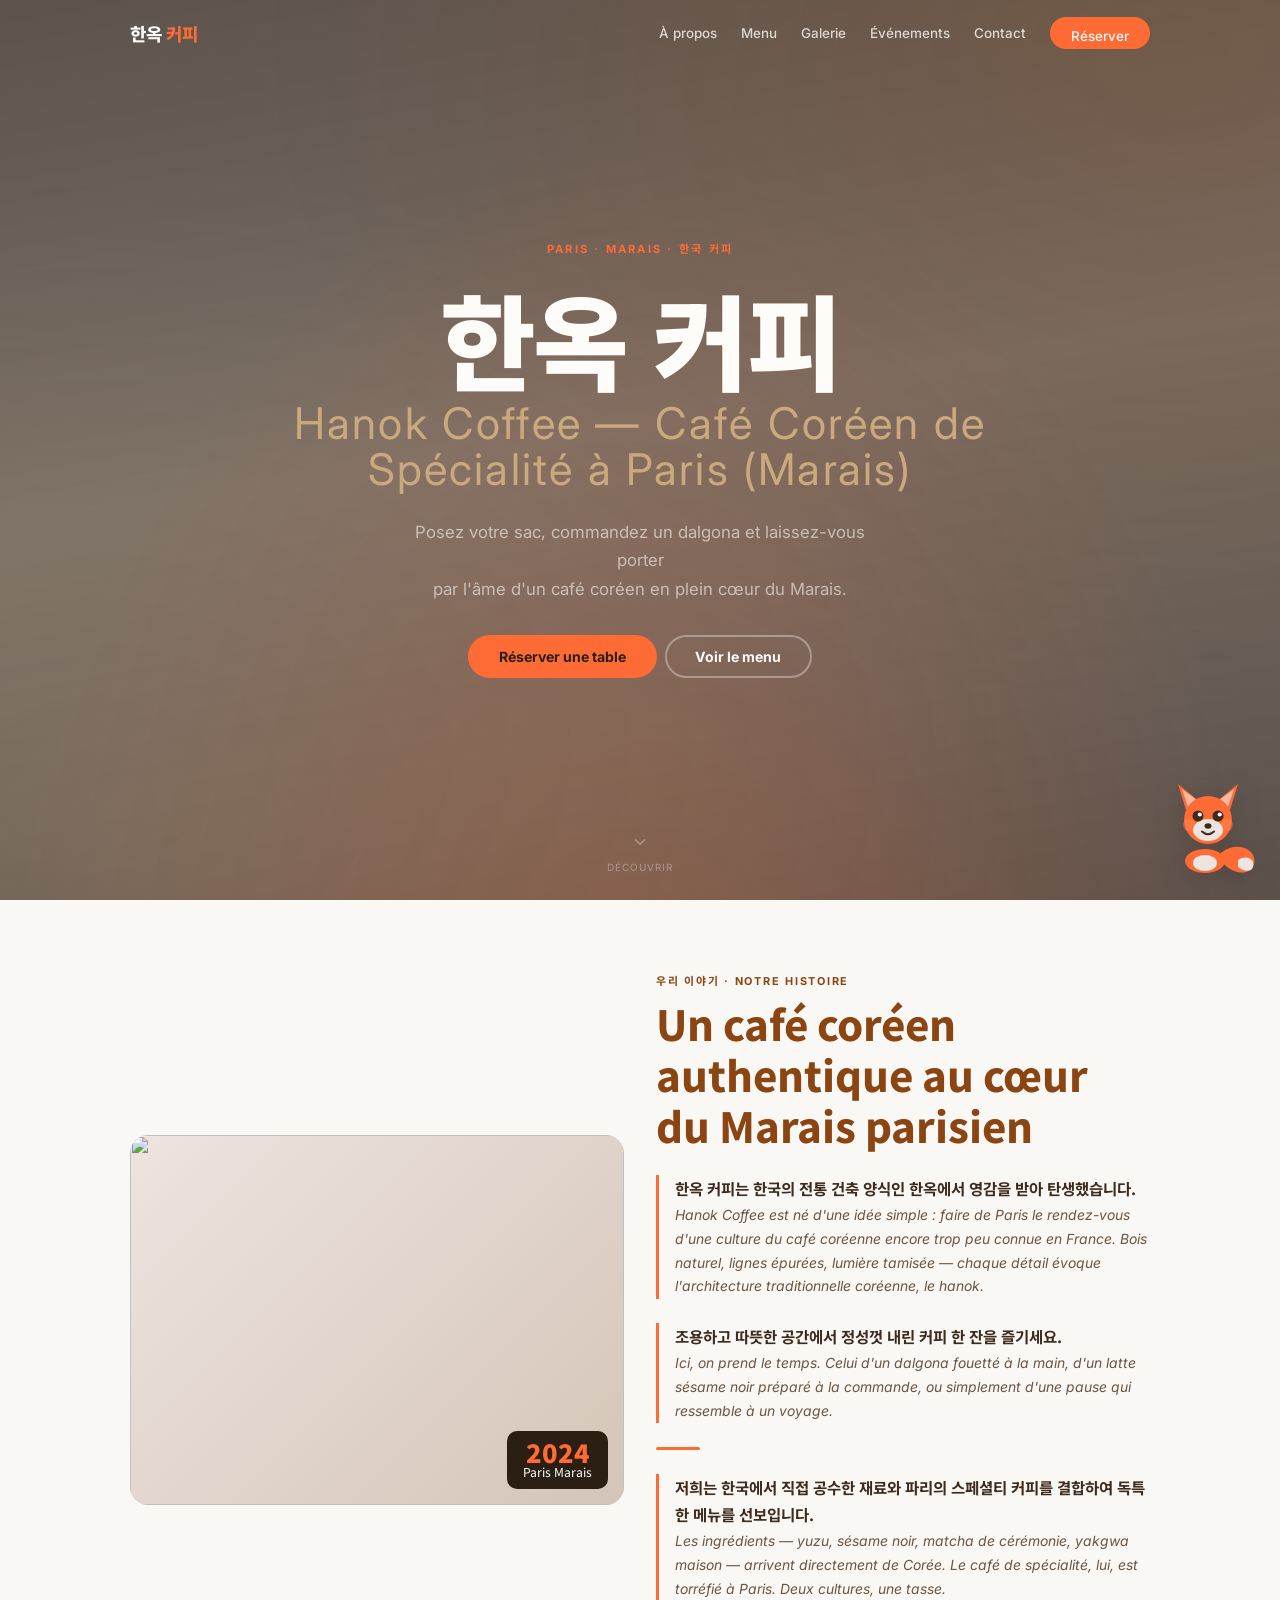
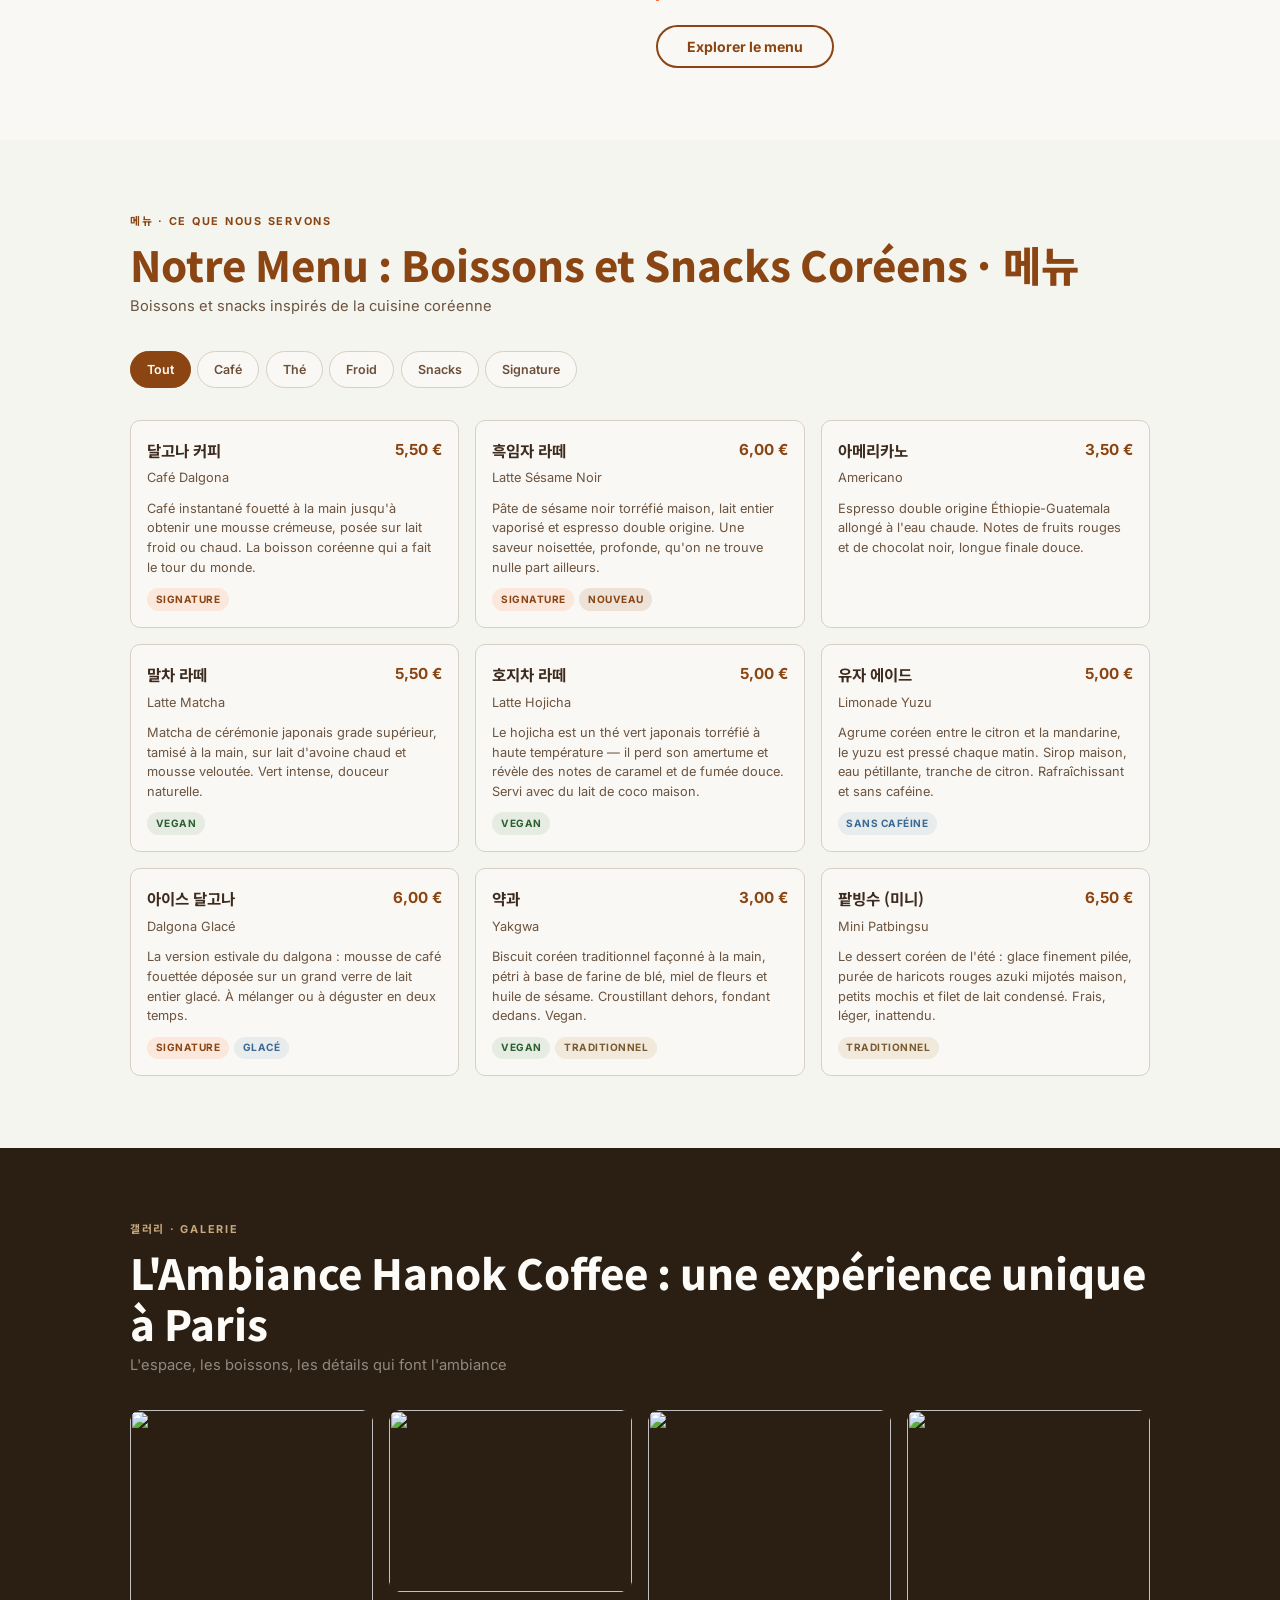
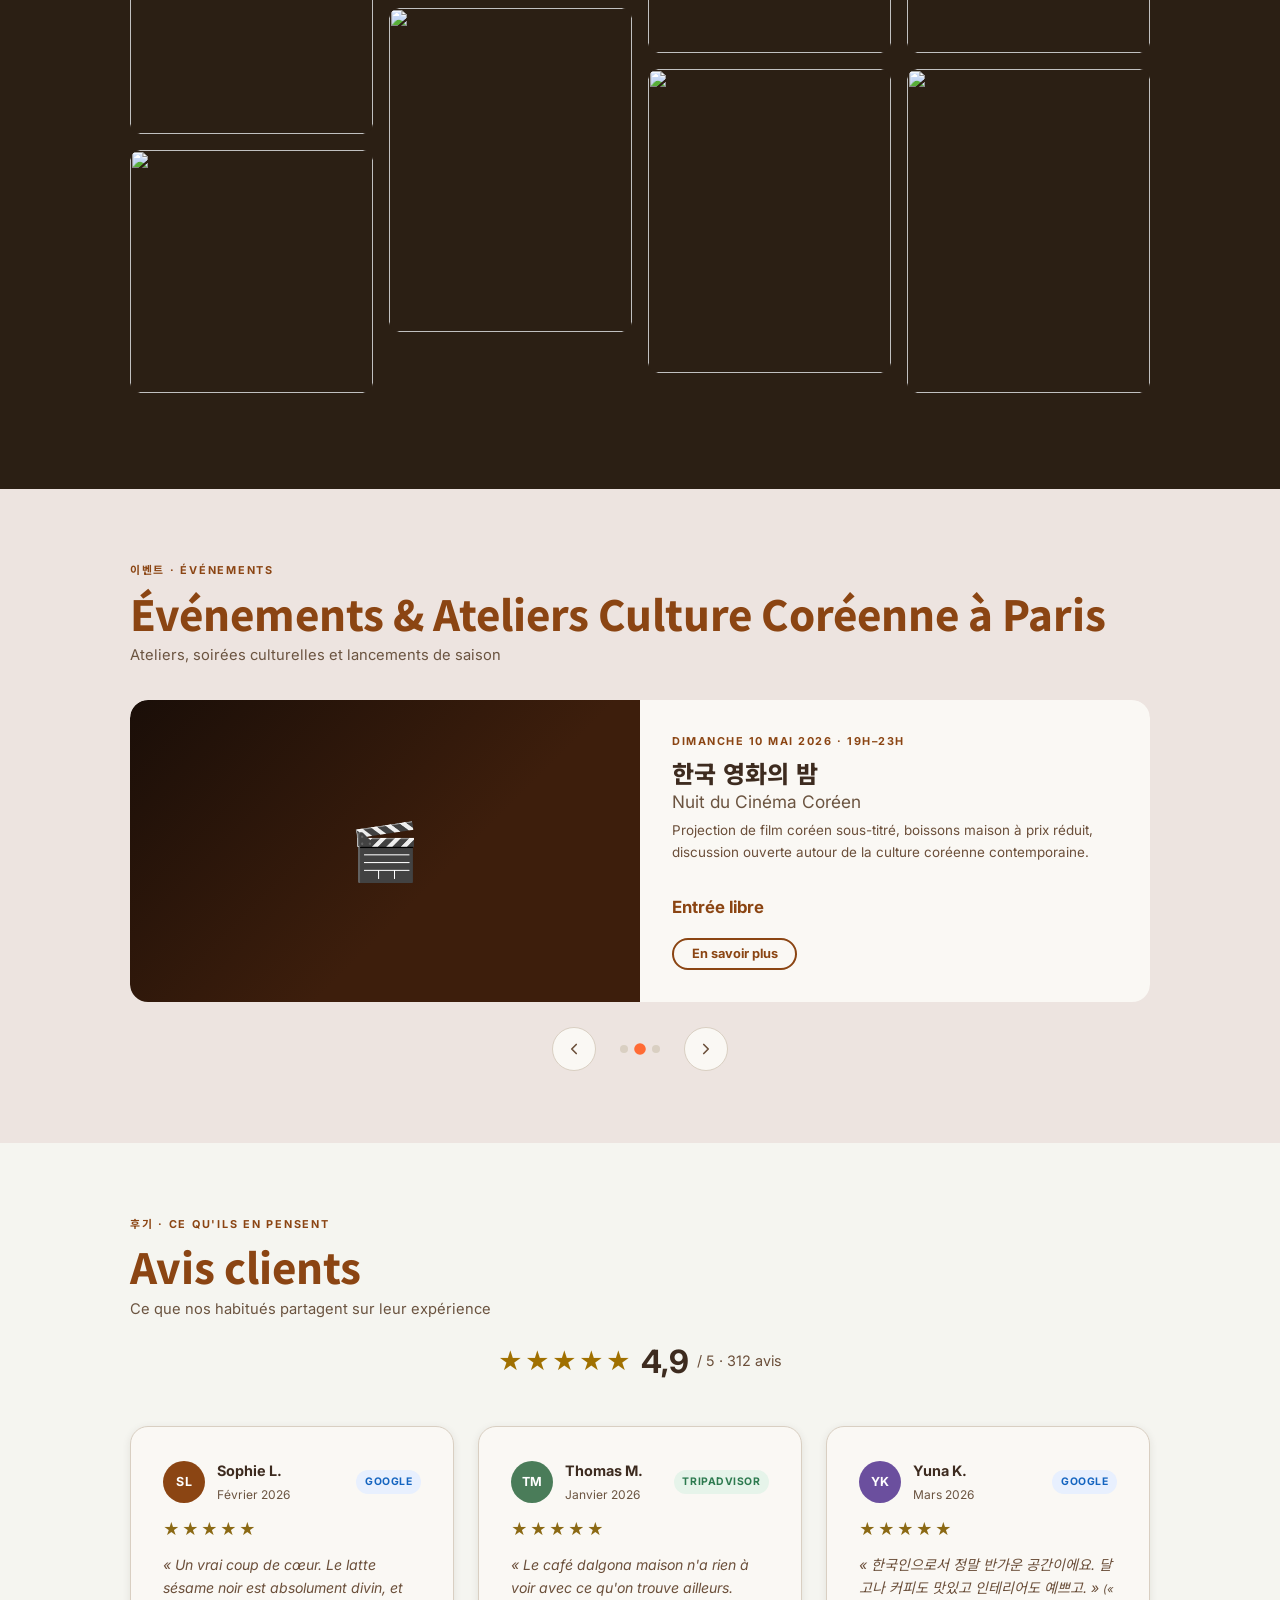
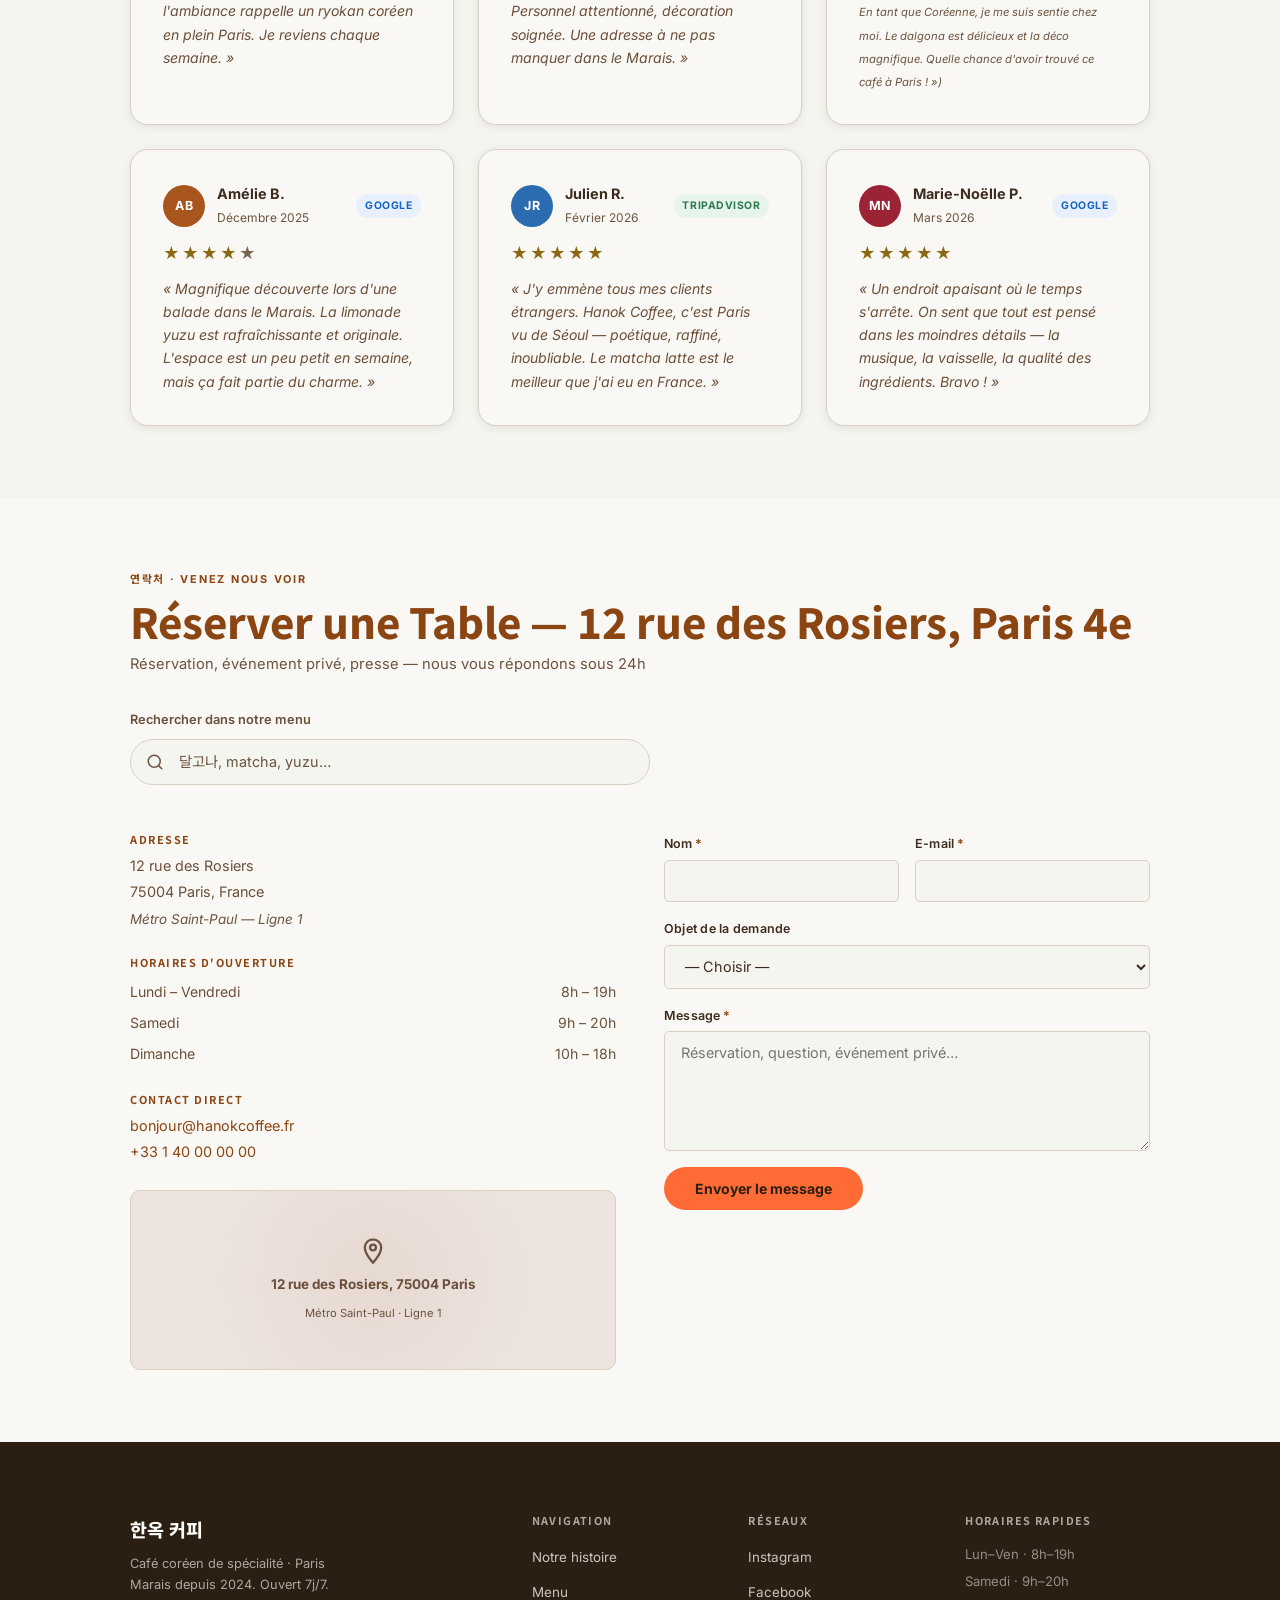
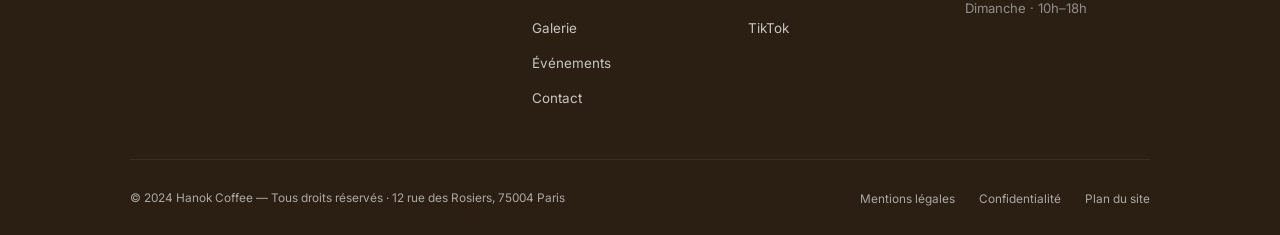
==== commit 700a814b: "fix: resolve all WCAG AA contrast failures - section-tag / info-block h3 / slide-date / req: hot→acc" ====
--- a/index.html
+++ b/index.html
@@ -669,12 +669,12 @@
               <span class="review-source review-source--google">Google</span>
             </div>
             <div class="review-stars" aria-label="5 étoiles sur 5">★★★★★</div>
-            <p class="review-text">« 한국인으로서 정말 반가운 공간이에요. 달고나 커피도 맛있고 인테리어도 예쁘고. » <em style="font-size:.8em;opacity:.7;">(« En tant que Coréenne, je me suis sentie chez moi. Le dalgona est délicieux et la déco magnifique. Quelle chance d'avoir trouvé ce café à Paris ! »)</em></p>
+            <p class="review-text">« 한국인으로서 정말 반가운 공간이에요. 달고나 커피도 맛있고 인테리어도 예쁘고. » <em style="font-size:.8em;color:var(--c-text-3);">(« En tant que Coréenne, je me suis sentie chez moi. Le dalgona est délicieux et la déco magnifique. Quelle chance d'avoir trouvé ce café à Paris ! »)</em></p>
           </article>
 
           <article class="review-card" data-reveal>
             <div class="review-header">
-              <div class="review-avatar" style="--av-bg:#C97A3A;">AB</div>
+              <div class="review-avatar" style="--av-bg:#A8561E;">AB</div>
               <div class="review-meta">
                 <strong class="review-name">Amélie B.</strong>
                 <time class="review-date" datetime="2025-12-18">Décembre 2025</time>
--- a/style.css
+++ b/style.css
@@ -28,7 +28,7 @@
   --c-bg-dark:  #2B1F14;
   --c-text:     #3D2B1F;
   --c-text-2:   #6B4F3A;
-  --c-text-3:   #7A6355; /* was #9B8270 (3:1, échec AA) → 4.6:1 ✓ */
+  --c-text-3:   #6B5440; /* darkened for 4.5:1 AA on all light backgrounds */
   --c-accent:   #8B4513;
   --c-hot:      #FF6B35;
   --c-gold:     #C9A97D;
@@ -93,7 +93,7 @@
   font-weight: 700;
   letter-spacing: .16em;
   text-transform: uppercase;
-  color: var(--c-hot);
+  color: var(--c-accent);
   margin-bottom: var(--sp-1);
 }
 
@@ -142,7 +142,7 @@
   z-index: 9999;
   padding: .5rem 1.1rem;
   background: var(--c-hot);
-  color: var(--c-white);
+  color: var(--c-bg-dark);
   border-radius: 0 0 var(--r-sm) var(--r-sm);
   font-weight: 700;
   font-size: .85rem;
@@ -629,8 +629,8 @@
   background: var(--c-bg-warm);
   color: var(--c-text-2);
 }
-.badge.sig  { background: rgba(255,107,53,.12); color: var(--c-hot); }
-.badge.veg  { background: rgba(58,125,68,.1);   color: #3a7d44; }
+.badge.sig  { background: rgba(255,107,53,.12); color: var(--c-accent); }
+.badge.veg  { background: rgba(58,125,68,.1);   color: #286030; }
 .badge.new  { background: rgba(139,69,19,.12);  color: var(--c-accent); }
 .badge.cold { background: rgba(70,130,180,.1);  color: #3a6894; }
 .badge.trad { background: rgba(201,169,125,.2); color: #7a5a30; }
@@ -650,6 +650,7 @@
 }
 #gallery .section-header h2  { color: var(--c-white); }
 #gallery .section-header .subline { color: rgba(253,252,249,.48); }
+#gallery .section-tag { color: var(--c-gold); }
 
 .gallery-grid {
   columns: 2;
@@ -812,7 +813,7 @@
   font-weight: 700;
   letter-spacing: .14em;
   text-transform: uppercase;
-  color: var(--c-hot);
+  color: var(--c-accent);
 }
 .slide-title {
   font-family: var(--font-display);
@@ -884,7 +885,7 @@
   margin-top: var(--sp-3);
   flex-wrap: wrap;
 }
-.agg-stars { color: #F5A623; font-size: 1.5rem; letter-spacing: 2px; line-height: 1; }
+.agg-stars { color: #A07000; font-size: 1.5rem; letter-spacing: 2px; line-height: 1; }
 .agg-score { font-size: 2rem; font-weight: 700; color: var(--c-text); line-height: 1; }
 .agg-count { font-size: .9rem; color: var(--c-text-2); }
 
@@ -965,16 +966,16 @@
   text-transform: uppercase;
   letter-spacing: .05em;
 }
-.review-source--google { background: #E8F0FE; color: #1A73E8; }
+.review-source--google { background: #E8F0FE; color: #1565C0; }
 .review-source--trip   { background: #E6F4EA; color: #2D7A4F; }
 
 .review-stars {
-  color: #F5A623;
+  color: #8B6914;
   font-size: 1rem;
   letter-spacing: 2px;
   line-height: 1;
 }
-.review-stars .star-empty { color: var(--c-border); }
+.review-stars .star-empty { color: #7A6550; }
 
 .review-text {
   font-size: .88rem;
@@ -1075,7 +1076,7 @@
   color: var(--c-text);
   letter-spacing: .02em;
 }
-.req { color: var(--c-hot); margin-left: .15rem; }
+.req { color: var(--c-accent); margin-left: .15rem; }
 .form-group input,
 .form-group textarea,
 .form-group select {
@@ -1125,7 +1126,7 @@
   font-weight: 700;
   letter-spacing: .14em;
   text-transform: uppercase;
-  color: var(--c-hot);
+  color: var(--c-accent);
   margin-bottom: .4rem;
 }
 .info-block p,
